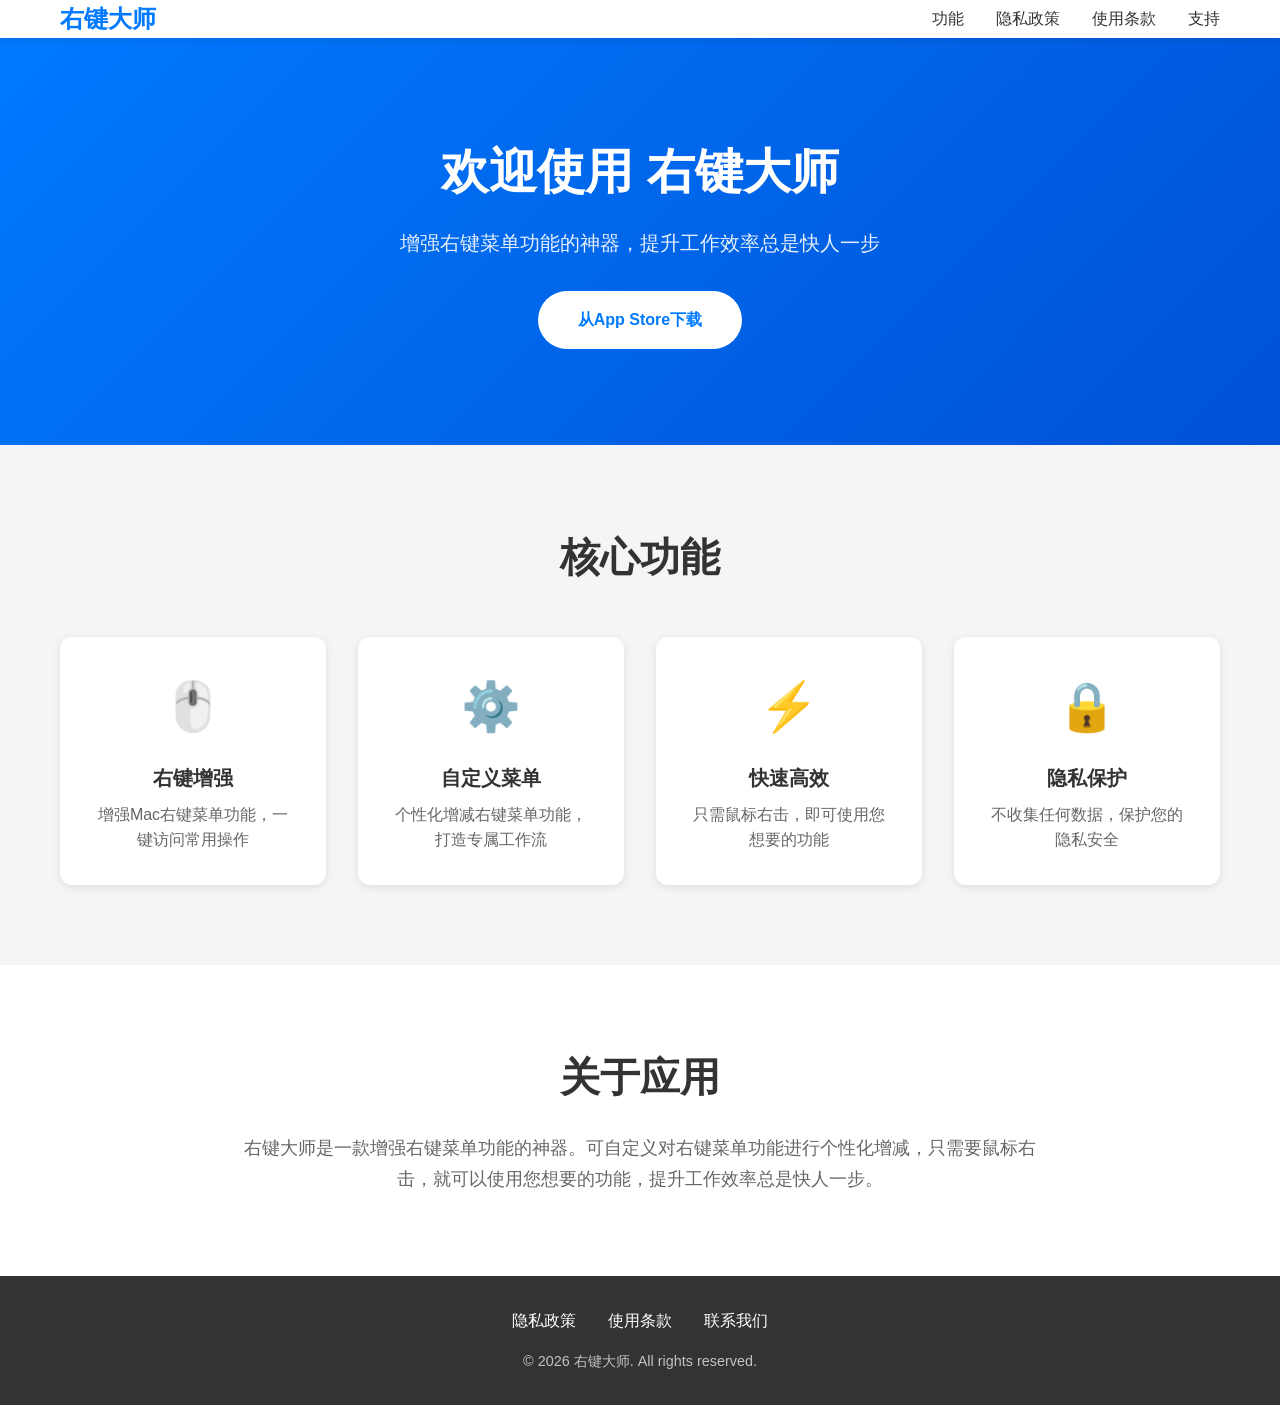
==== index.html @ 4e54b92d "根据App Store信息更新网站内容 - 更新App名称为'右键大师' - 更新首页描述和功能介绍 - 更新开发者信息为'慧 高' - 更新隐私政策和使用条款中的App名称 - 添加App Stor" ====
<!DOCTYPE html>
<html lang="zh-CN">
<head>
    <meta charset="UTF-8">
    <meta name="viewport" content="width=device-width, initial-scale=1.0">
    <title>右键大师 - 增强Mac右键菜单功能</title>
    <link rel="stylesheet" href="style.css">
</head>
<body>
    <header>
        <nav class="container">
            <div class="logo">右键大师</div>
            <ul class="nav-links">
                <li><a href="#features">功能</a></li>
                <li><a href="privacy.html">隐私政策</a></li>
                <li><a href="terms.html">使用条款</a></li>
                <li><a href="support.html">支持</a></li>
            </ul>
            <button class="mobile-menu-btn" aria-label="菜单">☰</button>
        </nav>
    </header>

    <main>
        <section class="hero">
            <div class="container">
                <h1>欢迎使用 右键大师</h1>
                <p class="tagline">增强右键菜单功能的神器，提升工作效率总是快人一步</p>
                <a href="https://apps.apple.com/cn/app/%E5%8F%B3%E9%94%AE%E5%A4%A7%E5%B8%88/id6742123561?mt=12" class="cta-button">从App Store下载</a>
            </div>
        </section>

        <section id="features" class="features">
            <div class="container">
                <h2>核心功能</h2>
                <div class="feature-grid">
                    <div class="feature-card">
                        <div class="feature-icon">🖱️</div>
                        <h3>右键增强</h3>
                        <p>增强Mac右键菜单功能，一键访问常用操作</p>
                    </div>
                    <div class="feature-card">
                        <div class="feature-icon">⚙️</div>
                        <h3>自定义菜单</h3>
                        <p>个性化增减右键菜单功能，打造专属工作流</p>
                    </div>
                    <div class="feature-card">
                        <div class="feature-icon">⚡</div>
                        <h3>快速高效</h3>
                        <p>只需鼠标右击，即可使用您想要的功能</p>
                    </div>
                    <div class="feature-card">
                        <div class="feature-icon">🔒</div>
                        <h3>隐私保护</h3>
                        <p>不收集任何数据，保护您的隐私安全</p>
                    </div>
                </div>
            </div>
        </section>

        <section class="about">
            <div class="container">
                <h2>关于应用</h2>
                <p>右键大师是一款增强右键菜单功能的神器。可自定义对右键菜单功能进行个性化增减，只需要鼠标右击，就可以使用您想要的功能，提升工作效率总是快人一步。</p>
            </div>
        </section>
    </main>

    <footer>
        <div class="container">
            <div class="footer-links">
                <a href="privacy.html">隐私政策</a>
                <a href="terms.html">使用条款</a>
                <a href="support.html">联系我们</a>
            </div>
            <p>&copy; 2026 右键大师. All rights reserved.</p>
        </div>
    </footer>

    <script src="script.js"></script>
</body>
</html>
---- style.css ----
/* 基础样式重置 */
* {
    margin: 0;
    padding: 0;
    box-sizing: border-box;
}

:root {
    --primary-color: #007AFF;
    --text-color: #333;
    --text-light: #666;
    --bg-color: #f5f5f7;
    --white: #ffffff;
    --border-color: #e0e0e0;
    --shadow: 0 2px 8px rgba(0, 0, 0, 0.1);
    --transition: all 0.3s ease;
}

body {
    font-family: -apple-system, BlinkMacSystemFont, "Segoe UI", Roboto, "Helvetica Neue", Arial, sans-serif;
    line-height: 1.6;
    color: var(--text-color);
    background-color: var(--white);
}

.container {
    max-width: 1200px;
    margin: 0 auto;
    padding: 0 20px;
}

/* 导航栏 */
header {
    background-color: var(--white);
    box-shadow: var(--shadow);
    position: sticky;
    top: 0;
    z-index: 1000;
}

nav {
    display: flex;
    justify-content: space-between;
    align-items: center;
    padding: 1rem 20px;
}

.logo {
    font-size: 1.5rem;
    font-weight: 700;
    color: var(--primary-color);
}

.nav-links {
    display: flex;
    list-style: none;
    gap: 2rem;
}

.nav-links a {
    text-decoration: none;
    color: var(--text-color);
    font-weight: 500;
    transition: var(--transition);
}

.nav-links a:hover {
    color: var(--primary-color);
}

.mobile-menu-btn {
    display: none;
    background: none;
    border: none;
    font-size: 1.5rem;
    cursor: pointer;
    color: var(--text-color);
}

/* Hero区域 */
.hero {
    background: linear-gradient(135deg, var(--primary-color), #0051D5);
    color: var(--white);
    padding: 6rem 20px;
    text-align: center;
}

.hero h1 {
    font-size: 3rem;
    margin-bottom: 1rem;
    animation: fadeInUp 0.8s ease;
}

.tagline {
    font-size: 1.25rem;
    margin-bottom: 2rem;
    opacity: 0.9;
    animation: fadeInUp 0.8s ease 0.2s backwards;
}

.cta-button {
    display: inline-block;
    background-color: var(--white);
    color: var(--primary-color);
    padding: 1rem 2.5rem;
    border-radius: 50px;
    text-decoration: none;
    font-weight: 600;
    transition: var(--transition);
    animation: fadeInUp 0.8s ease 0.4s backwards;
}

.cta-button:hover {
    transform: translateY(-2px);
    box-shadow: 0 4px 12px rgba(0, 0, 0, 0.2);
}

/* 功能区域 */
.features {
    padding: 5rem 20px;
    background-color: var(--bg-color);
}

.features h2 {
    text-align: center;
    font-size: 2.5rem;
    margin-bottom: 3rem;
}

.feature-grid {
    display: grid;
    grid-template-columns: repeat(auto-fit, minmax(250px, 1fr));
    gap: 2rem;
}

.feature-card {
    background-color: var(--white);
    padding: 2rem;
    border-radius: 12px;
    text-align: center;
    transition: var(--transition);
    box-shadow: var(--shadow);
}

.feature-card:hover {
    transform: translateY(-5px);
    box-shadow: 0 8px 16px rgba(0, 0, 0, 0.15);
}

.feature-icon {
    font-size: 3rem;
    margin-bottom: 1rem;
}

.feature-card h3 {
    font-size: 1.25rem;
    margin-bottom: 0.5rem;
}

.feature-card p {
    color: var(--text-light);
}

/* 关于区域 */
.about {
    padding: 5rem 20px;
    text-align: center;
}

.about h2 {
    font-size: 2.5rem;
    margin-bottom: 1.5rem;
}

.about p {
    max-width: 800px;
    margin: 0 auto;
    font-size: 1.1rem;
    color: var(--text-light);
    line-height: 1.8;
}

/* 法律内容页面 */
.legal-content {
    padding: 4rem 20px;
    min-height: calc(100vh - 200px);
}

.legal-content h1 {
    font-size: 2.5rem;
    margin-bottom: 1rem;
}

.last-updated {
    color: var(--text-light);
    margin-bottom: 2rem;
}

.legal-content section {
    margin-bottom: 2rem;
}

.legal-content h2 {
    font-size: 1.5rem;
    margin-bottom: 1rem;
    color: var(--text-color);
}

.legal-content ul {
    margin-left: 2rem;
    margin-top: 0.5rem;
    margin-bottom: 1rem;
}

.legal-content li {
    margin-bottom: 0.5rem;
}

.legal-content a {
    color: var(--primary-color);
    text-decoration: none;
}

.legal-content a:hover {
    text-decoration: underline;
}

/* 支持页面 */
.support-page {
    padding: 4rem 20px;
}

.support-page h1 {
    font-size: 2.5rem;
    text-align: center;
    margin-bottom: 0.5rem;
}

.intro {
    text-align: center;
    color: var(--text-light);
    margin-bottom: 3rem;
}

.support-grid {
    display: grid;
    grid-template-columns: repeat(auto-fit, minmax(280px, 1fr));
    gap: 2rem;
    margin-bottom: 4rem;
}

.support-card {
    background-color: var(--bg-color);
    padding: 2rem;
    border-radius: 12px;
    text-align: center;
    transition: var(--transition);
}

.support-card:hover {
    transform: translateY(-5px);
    box-shadow: var(--shadow);
}

.support-icon {
    font-size: 3rem;
    margin-bottom: 1rem;
}

.support-card h3 {
    margin-bottom: 0.5rem;
}

.support-link {
    display: inline-block;
    color: var(--primary-color);
    text-decoration: none;
    font-weight: 600;
    margin: 0.5rem 0;
    transition: var(--transition);
}

.support-link:hover {
    text-decoration: underline;
}

.response-time {
    font-size: 0.9rem;
    color: var(--text-light);
    margin-top: 0.5rem;
}

/* FAQ */
.faq-section {
    margin-bottom: 4rem;
}

.faq-section h2 {
    font-size: 2rem;
    margin-bottom: 2rem;
}

.faq-item {
    background-color: var(--bg-color);
    padding: 1.5rem;
    border-radius: 8px;
    margin-bottom: 1rem;
}

.faq-item h3 {
    font-size: 1.1rem;
    margin-bottom: 0.5rem;
    color: var(--text-color);
}

.faq-item p {
    color: var(--text-light);
}

/* 开发者信息 */
.developer-info {
    background-color: var(--bg-color);
    padding: 2rem;
    border-radius: 12px;
}

.developer-info h2 {
    font-size: 1.5rem;
    margin-bottom: 1.5rem;
}

.info-grid {
    display: grid;
    gap: 1rem;
}

.info-item {
    display: flex;
    gap: 0.5rem;
}

.info-item strong {
    min-width: 100px;
}

/* 页脚 */
footer {
    background-color: var(--text-color);
    color: var(--white);
    padding: 2rem 20px;
    text-align: center;
}

.footer-links {
    display: flex;
    justify-content: center;
    gap: 2rem;
    margin-bottom: 1rem;
}

.footer-links a {
    color: var(--white);
    text-decoration: none;
    transition: var(--transition);
}

.footer-links a:hover {
    opacity: 0.8;
}

footer p {
    opacity: 0.7;
    font-size: 0.9rem;
}

/* 动画 */
@keyframes fadeInUp {
    from {
        opacity: 0;
        transform: translateY(20px);
    }
    to {
        opacity: 1;
        transform: translateY(0);
    }
}

/* 响应式设计 */
@media (max-width: 768px) {
    .nav-links {
        display: none;
        position: absolute;
        top: 100%;
        left: 0;
        right: 0;
        background-color: var(--white);
        flex-direction: column;
        padding: 1rem;
        gap: 1rem;
        box-shadow: var(--shadow);
    }

    .nav-links.active {
        display: flex;
    }

    .mobile-menu-btn {
        display: block;
    }

    .hero h1 {
        font-size: 2rem;
    }

    .tagline {
        font-size: 1rem;
    }

    .features h2,
    .about h2,
    .support-page h1 {
        font-size: 2rem;
    }

    .legal-content h1 {
        font-size: 2rem;
    }

    .footer-links {
        flex-direction: column;
        gap: 1rem;
    }
}

@media (max-width: 480px) {
    .hero {
        padding: 4rem 20px;
    }

    .hero h1 {
        font-size: 1.75rem;
    }

    .cta-button {
        padding: 0.875rem 2rem;
    }
}
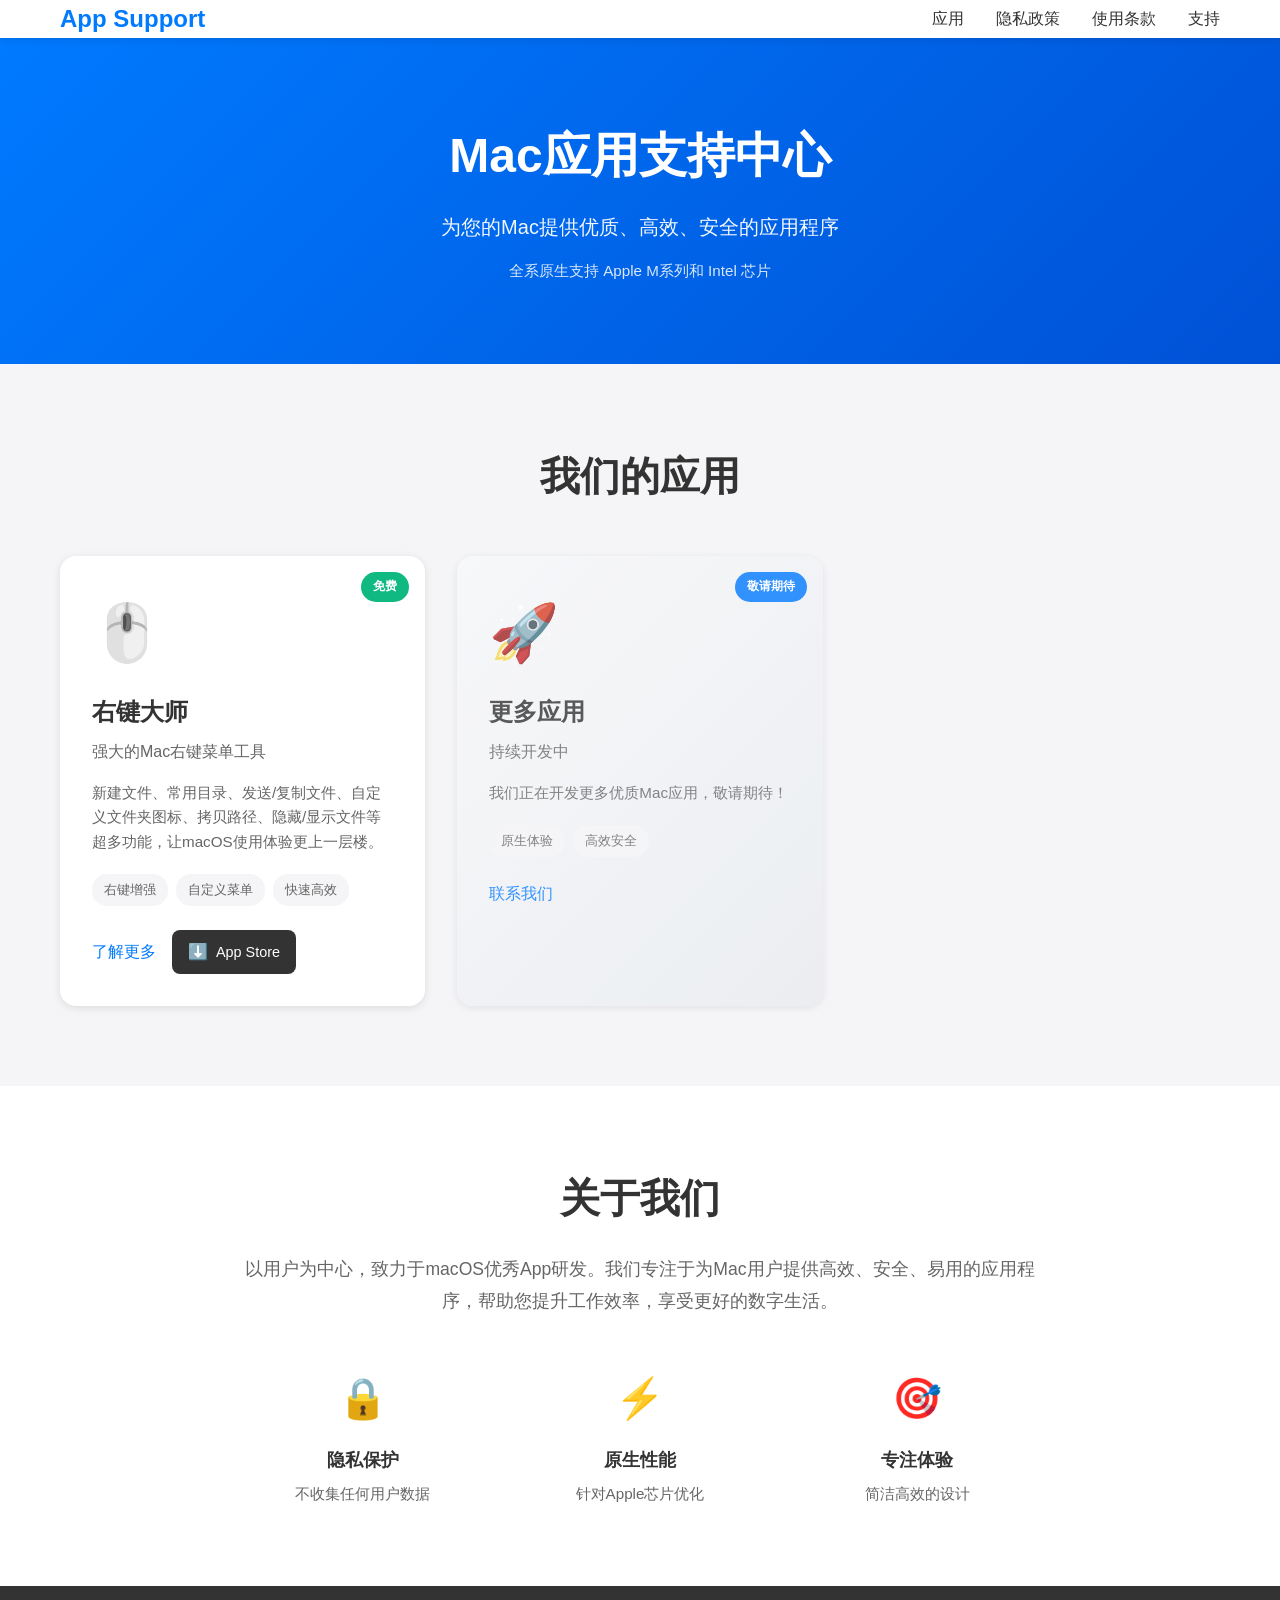
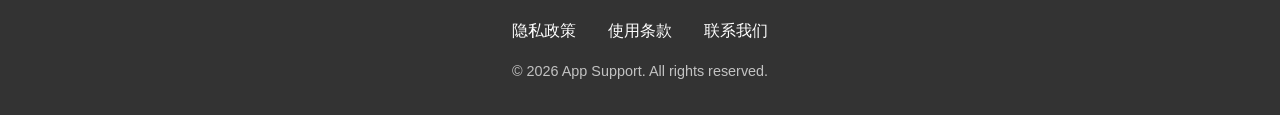
==== commit bad9dc0b: "重构网站：参考Better365设计，改为多应用支持架构 主要更改： - 网站标题从"右键大师"改为"App Support" - 首页重新设计为多应用展示页面 - 新增apps目录，右键大师作为独立" ====
--- a/index.html
+++ b/index.html
@@ -3,15 +3,15 @@
 <head>
     <meta charset="UTF-8">
     <meta name="viewport" content="width=device-width, initial-scale=1.0">
-    <title>右键大师 - 增强Mac右键菜单功能</title>
+    <title>App Support - Mac应用支持中心</title>
     <link rel="stylesheet" href="style.css">
 </head>
 <body>
     <header>
         <nav class="container">
-            <div class="logo">右键大师</div>
+            <div class="logo">App Support</div>
             <ul class="nav-links">
-                <li><a href="#features">功能</a></li>
+                <li><a href="#apps">应用</a></li>
                 <li><a href="privacy.html">隐私政策</a></li>
                 <li><a href="terms.html">使用条款</a></li>
                 <li><a href="support.html">支持</a></li>
@@ -23,35 +23,50 @@
     <main>
         <section class="hero">
             <div class="container">
-                <h1>欢迎使用 右键大师</h1>
-                <p class="tagline">增强右键菜单功能的神器，提升工作效率总是快人一步</p>
-                <a href="https://apps.apple.com/cn/app/%E5%8F%B3%E9%94%AE%E5%A4%A7%E5%B8%88/id6742123561?mt=12" class="cta-button">从App Store下载</a>
+                <h1>Mac应用支持中心</h1>
+                <p class="tagline">为您的Mac提供优质、高效、安全的应用程序</p>
+                <p class="chip-support">全系原生支持 Apple M系列和 Intel 芯片</p>
             </div>
         </section>
 
-        <section id="features" class="features">
+        <section id="apps" class="apps-section">
             <div class="container">
-                <h2>核心功能</h2>
-                <div class="feature-grid">
-                    <div class="feature-card">
-                        <div class="feature-icon">🖱️</div>
-                        <h3>右键增强</h3>
-                        <p>增强Mac右键菜单功能，一键访问常用操作</p>
+                <h2>我们的应用</h2>
+                <div class="apps-grid">
+                    <!-- 右键大师 -->
+                    <div class="app-card">
+                        <div class="app-badge free">免费</div>
+                        <div class="app-icon">🖱️</div>
+                        <h3>右键大师</h3>
+                        <p class="app-tagline">强大的Mac右键菜单工具</p>
+                        <p class="app-desc">新建文件、常用目录、发送/复制文件、自定义文件夹图标、拷贝路径、隐藏/显示文件等超多功能，让macOS使用体验更上一层楼。</p>
+                        <div class="app-features">
+                            <span class="feature-tag">右键增强</span>
+                            <span class="feature-tag">自定义菜单</span>
+                            <span class="feature-tag">快速高效</span>
+                        </div>
+                        <div class="app-actions">
+                            <a href="apps/rightclick-master.html" class="app-link">了解更多</a>
+                            <a href="https://apps.apple.com/cn/app/id6742123561?mt=12" class="download-btn" target="_blank">
+                                <span class="download-icon">⬇️</span> App Store
+                            </a>
+                        </div>
                     </div>
-                    <div class="feature-card">
-                        <div class="feature-icon">⚙️</div>
-                        <h3>自定义菜单</h3>
-                        <p>个性化增减右键菜单功能，打造专属工作流</p>
-                    </div>
-                    <div class="feature-card">
-                        <div class="feature-icon">⚡</div>
-                        <h3>快速高效</h3>
-                        <p>只需鼠标右击，即可使用您想要的功能</p>
-                    </div>
-                    <div class="feature-card">
-                        <div class="feature-icon">🔒</div>
-                        <h3>隐私保护</h3>
-                        <p>不收集任何数据，保护您的隐私安全</p>
+
+                    <!-- 更多应用占位 -->
+                    <div class="app-card coming-soon">
+                        <div class="app-badge new">敬请期待</div>
+                        <div class="app-icon">🚀</div>
+                        <h3>更多应用</h3>
+                        <p class="app-tagline">持续开发中</p>
+                        <p class="app-desc">我们正在开发更多优质Mac应用，敬请期待！</p>
+                        <div class="app-features">
+                            <span class="feature-tag">原生体验</span>
+                            <span class="feature-tag">高效安全</span>
+                        </div>
+                        <div class="app-actions">
+                            <a href="support.html" class="app-link">联系我们</a>
+                        </div>
                     </div>
                 </div>
             </div>
@@ -59,8 +74,25 @@
 
         <section class="about">
             <div class="container">
-                <h2>关于应用</h2>
-                <p>右键大师是一款增强右键菜单功能的神器。可自定义对右键菜单功能进行个性化增减，只需要鼠标右击，就可以使用您想要的功能，提升工作效率总是快人一步。</p>
+                <h2>关于我们</h2>
+                <p>以用户为中心，致力于macOS优秀App研发。我们专注于为Mac用户提供高效、安全、易用的应用程序，帮助您提升工作效率，享受更好的数字生活。</p>
+                <div class="about-features">
+                    <div class="about-item">
+                        <span class="about-icon">🔒</span>
+                        <h4>隐私保护</h4>
+                        <p>不收集任何用户数据</p>
+                    </div>
+                    <div class="about-item">
+                        <span class="about-icon">⚡</span>
+                        <h4>原生性能</h4>
+                        <p>针对Apple芯片优化</p>
+                    </div>
+                    <div class="about-item">
+                        <span class="about-icon">🎯</span>
+                        <h4>专注体验</h4>
+                        <p>简洁高效的设计</p>
+                    </div>
+                </div>
             </div>
         </section>
     </main>
@@ -72,7 +104,7 @@
                 <a href="terms.html">使用条款</a>
                 <a href="support.html">联系我们</a>
             </div>
-            <p>&copy; 2026 右键大师. All rights reserved.</p>
+            <p>&copy; 2026 App Support. All rights reserved.</p>
         </div>
     </footer>
 
--- a/style.css
+++ b/style.css
@@ -7,13 +7,17 @@
 
 :root {
     --primary-color: #007AFF;
+    --primary-dark: #0051D5;
     --text-color: #333;
     --text-light: #666;
     --bg-color: #f5f5f7;
     --white: #ffffff;
     --border-color: #e0e0e0;
     --shadow: 0 2px 8px rgba(0, 0, 0, 0.1);
+    --shadow-hover: 0 8px 24px rgba(0, 0, 0, 0.15);
     --transition: all 0.3s ease;
+    --gradient-primary: linear-gradient(135deg, #667eea 0%, #764ba2 100%);
+    --gradient-blue: linear-gradient(135deg, var(--primary-color), var(--primary-dark));
 }
 
 body {
@@ -51,6 +55,11 @@
     color: var(--primary-color);
 }
 
+.logo a {
+    text-decoration: none;
+    color: var(--primary-color);
+}
+
 .nav-links {
     display: flex;
     list-style: none;
@@ -79,9 +88,9 @@
 
 /* Hero区域 */
 .hero {
-    background: linear-gradient(135deg, var(--primary-color), #0051D5);
+    background: var(--gradient-blue);
     color: var(--white);
-    padding: 6rem 20px;
+    padding: 5rem 20px;
     text-align: center;
 }
 
@@ -93,9 +102,15 @@
 
 .tagline {
     font-size: 1.25rem;
-    margin-bottom: 2rem;
-    opacity: 0.9;
+    margin-bottom: 1rem;
+    opacity: 0.95;
     animation: fadeInUp 0.8s ease 0.2s backwards;
+}
+
+.chip-support {
+    font-size: 0.95rem;
+    opacity: 0.85;
+    animation: fadeInUp 0.8s ease 0.3s backwards;
 }
 
 .cta-button {
@@ -108,11 +123,229 @@
     font-weight: 600;
     transition: var(--transition);
     animation: fadeInUp 0.8s ease 0.4s backwards;
+    margin-top: 1rem;
 }
 
 .cta-button:hover {
     transform: translateY(-2px);
     box-shadow: 0 4px 12px rgba(0, 0, 0, 0.2);
+}
+
+/* 应用展示区域 */
+.apps-section {
+    padding: 5rem 20px;
+    background-color: var(--bg-color);
+}
+
+.apps-section h2 {
+    text-align: center;
+    font-size: 2.5rem;
+    margin-bottom: 3rem;
+}
+
+.apps-grid {
+    display: grid;
+    grid-template-columns: repeat(auto-fill, minmax(320px, 1fr));
+    gap: 2rem;
+}
+
+.app-card {
+    background-color: var(--white);
+    border-radius: 16px;
+    padding: 2rem;
+    position: relative;
+    transition: var(--transition);
+    box-shadow: var(--shadow);
+}
+
+.app-card:hover {
+    transform: translateY(-8px);
+    box-shadow: var(--shadow-hover);
+}
+
+.app-card.coming-soon {
+    opacity: 0.8;
+    background: linear-gradient(135deg, #f8f9fa 0%, #e9ecef 100%);
+}
+
+.app-badge {
+    position: absolute;
+    top: 1rem;
+    right: 1rem;
+    padding: 0.35rem 0.75rem;
+    border-radius: 20px;
+    font-size: 0.75rem;
+    font-weight: 600;
+}
+
+.app-badge.free {
+    background-color: #10b981;
+    color: white;
+}
+
+.app-badge.new {
+    background-color: var(--primary-color);
+    color: white;
+}
+
+.app-icon {
+    font-size: 3.5rem;
+    margin-bottom: 1rem;
+}
+
+.app-card h3 {
+    font-size: 1.5rem;
+    margin-bottom: 0.5rem;
+    color: var(--text-color);
+}
+
+.app-tagline {
+    font-size: 1rem;
+    color: var(--text-light);
+    margin-bottom: 1rem;
+    font-weight: 500;
+}
+
+.app-desc {
+    font-size: 0.95rem;
+    color: var(--text-light);
+    line-height: 1.6;
+    margin-bottom: 1.25rem;
+}
+
+.app-features {
+    display: flex;
+    flex-wrap: wrap;
+    gap: 0.5rem;
+    margin-bottom: 1.5rem;
+}
+
+.feature-tag {
+    background-color: var(--bg-color);
+    color: var(--text-light);
+    padding: 0.35rem 0.75rem;
+    border-radius: 15px;
+    font-size: 0.8rem;
+}
+
+.app-actions {
+    display: flex;
+    align-items: center;
+    gap: 1rem;
+    margin-top: auto;
+}
+
+.app-link {
+    color: var(--primary-color);
+    text-decoration: none;
+    font-weight: 500;
+    transition: var(--transition);
+}
+
+.app-link:hover {
+    text-decoration: underline;
+}
+
+.download-btn {
+    display: inline-flex;
+    align-items: center;
+    gap: 0.5rem;
+    background-color: var(--text-color);
+    color: var(--white);
+    padding: 0.6rem 1rem;
+    border-radius: 8px;
+    text-decoration: none;
+    font-weight: 500;
+    font-size: 0.9rem;
+    transition: var(--transition);
+}
+
+.download-btn:hover {
+    background-color: #000;
+    transform: translateY(-2px);
+}
+
+.download-icon {
+    font-size: 1rem;
+}
+
+/* 关于区域 */
+.about {
+    padding: 5rem 20px;
+    text-align: center;
+}
+
+.about h2 {
+    font-size: 2.5rem;
+    margin-bottom: 1.5rem;
+}
+
+.about > .container > p {
+    max-width: 800px;
+    margin: 0 auto 3rem;
+    font-size: 1.1rem;
+    color: var(--text-light);
+    line-height: 1.8;
+}
+
+.about-features {
+    display: grid;
+    grid-template-columns: repeat(auto-fit, minmax(200px, 1fr));
+    gap: 2rem;
+    max-width: 800px;
+    margin: 0 auto;
+}
+
+.about-item {
+    text-align: center;
+}
+
+.about-icon {
+    font-size: 2.5rem;
+    display: block;
+    margin-bottom: 1rem;
+}
+
+.about-item h4 {
+    font-size: 1.1rem;
+    margin-bottom: 0.5rem;
+}
+
+.about-item p {
+    color: var(--text-light);
+    font-size: 0.95rem;
+}
+
+/* 应用详情页 */
+.app-hero {
+    background: var(--gradient-blue);
+    color: var(--white);
+    padding: 4rem 20px;
+}
+
+.app-hero-content {
+    text-align: center;
+}
+
+.app-hero h1 {
+    font-size: 3rem;
+    margin-bottom: 1rem;
+}
+
+.app-hero .app-tagline {
+    font-size: 1.25rem;
+    color: rgba(255,255,255,0.95);
+    margin-bottom: 0.5rem;
+}
+
+.app-hero .chip-support {
+    font-size: 0.9rem;
+    opacity: 0.85;
+    margin-bottom: 2rem;
+}
+
+.app-hero-actions {
+    margin-top: 1.5rem;
 }
 
 /* 功能区域 */
@@ -144,7 +377,7 @@
 
 .feature-card:hover {
     transform: translateY(-5px);
-    box-shadow: 0 8px 16px rgba(0, 0, 0, 0.15);
+    box-shadow: var(--shadow-hover);
 }
 
 .feature-icon {
@@ -161,23 +394,64 @@
     color: var(--text-light);
 }
 
-/* 关于区域 */
-.about {
+/* 应用关于区域 */
+.app-about {
     padding: 5rem 20px;
     text-align: center;
 }
 
-.about h2 {
+.app-about h2 {
     font-size: 2.5rem;
     margin-bottom: 1.5rem;
 }
 
-.about p {
+.app-about > .container > p {
     max-width: 800px;
+    margin: 0 auto 2rem;
+    font-size: 1.1rem;
+    color: var(--text-light);
+    line-height: 1.8;
+}
+
+.highlight-box {
+    background-color: var(--bg-color);
+    padding: 2rem;
+    border-radius: 12px;
+    max-width: 600px;
     margin: 0 auto;
-    font-size: 1.1rem;
-    color: var(--text-light);
-    line-height: 1.8;
+    text-align: left;
+}
+
+.highlight-box h3 {
+    font-size: 1.25rem;
+    margin-bottom: 1rem;
+    text-align: center;
+}
+
+.highlight-box ul {
+    list-style: none;
+}
+
+.highlight-box li {
+    padding: 0.5rem 0;
+    color: var(--text-color);
+}
+
+/* 下载区域 */
+.download-section {
+    padding: 4rem 20px;
+    background-color: var(--bg-color);
+    text-align: center;
+}
+
+.download-section h2 {
+    font-size: 2rem;
+    margin-bottom: 1rem;
+}
+
+.download-section p {
+    color: var(--text-light);
+    margin-bottom: 1.5rem;
 }
 
 /* 法律内容页面 */
@@ -408,16 +682,20 @@
         display: block;
     }
 
-    .hero h1 {
+    .hero h1,
+    .app-hero h1 {
         font-size: 2rem;
     }
 
-    .tagline {
+    .tagline,
+    .app-hero .app-tagline {
         font-size: 1rem;
     }
 
+    .apps-section h2,
     .features h2,
     .about h2,
+    .app-about h2,
     .support-page h1 {
         font-size: 2rem;
     }
@@ -430,18 +708,37 @@
         flex-direction: column;
         gap: 1rem;
     }
+
+    .apps-grid {
+        grid-template-columns: 1fr;
+    }
+
+    .app-actions {
+        flex-direction: column;
+        align-items: stretch;
+    }
+
+    .download-btn {
+        justify-content: center;
+    }
 }
 
 @media (max-width: 480px) {
-    .hero {
-        padding: 4rem 20px;
-    }
-
-    .hero h1 {
+    .hero,
+    .app-hero {
+        padding: 3rem 20px;
+    }
+
+    .hero h1,
+    .app-hero h1 {
         font-size: 1.75rem;
     }
 
     .cta-button {
         padding: 0.875rem 2rem;
     }
-}
+
+    .app-card {
+        padding: 1.5rem;
+    }
+}
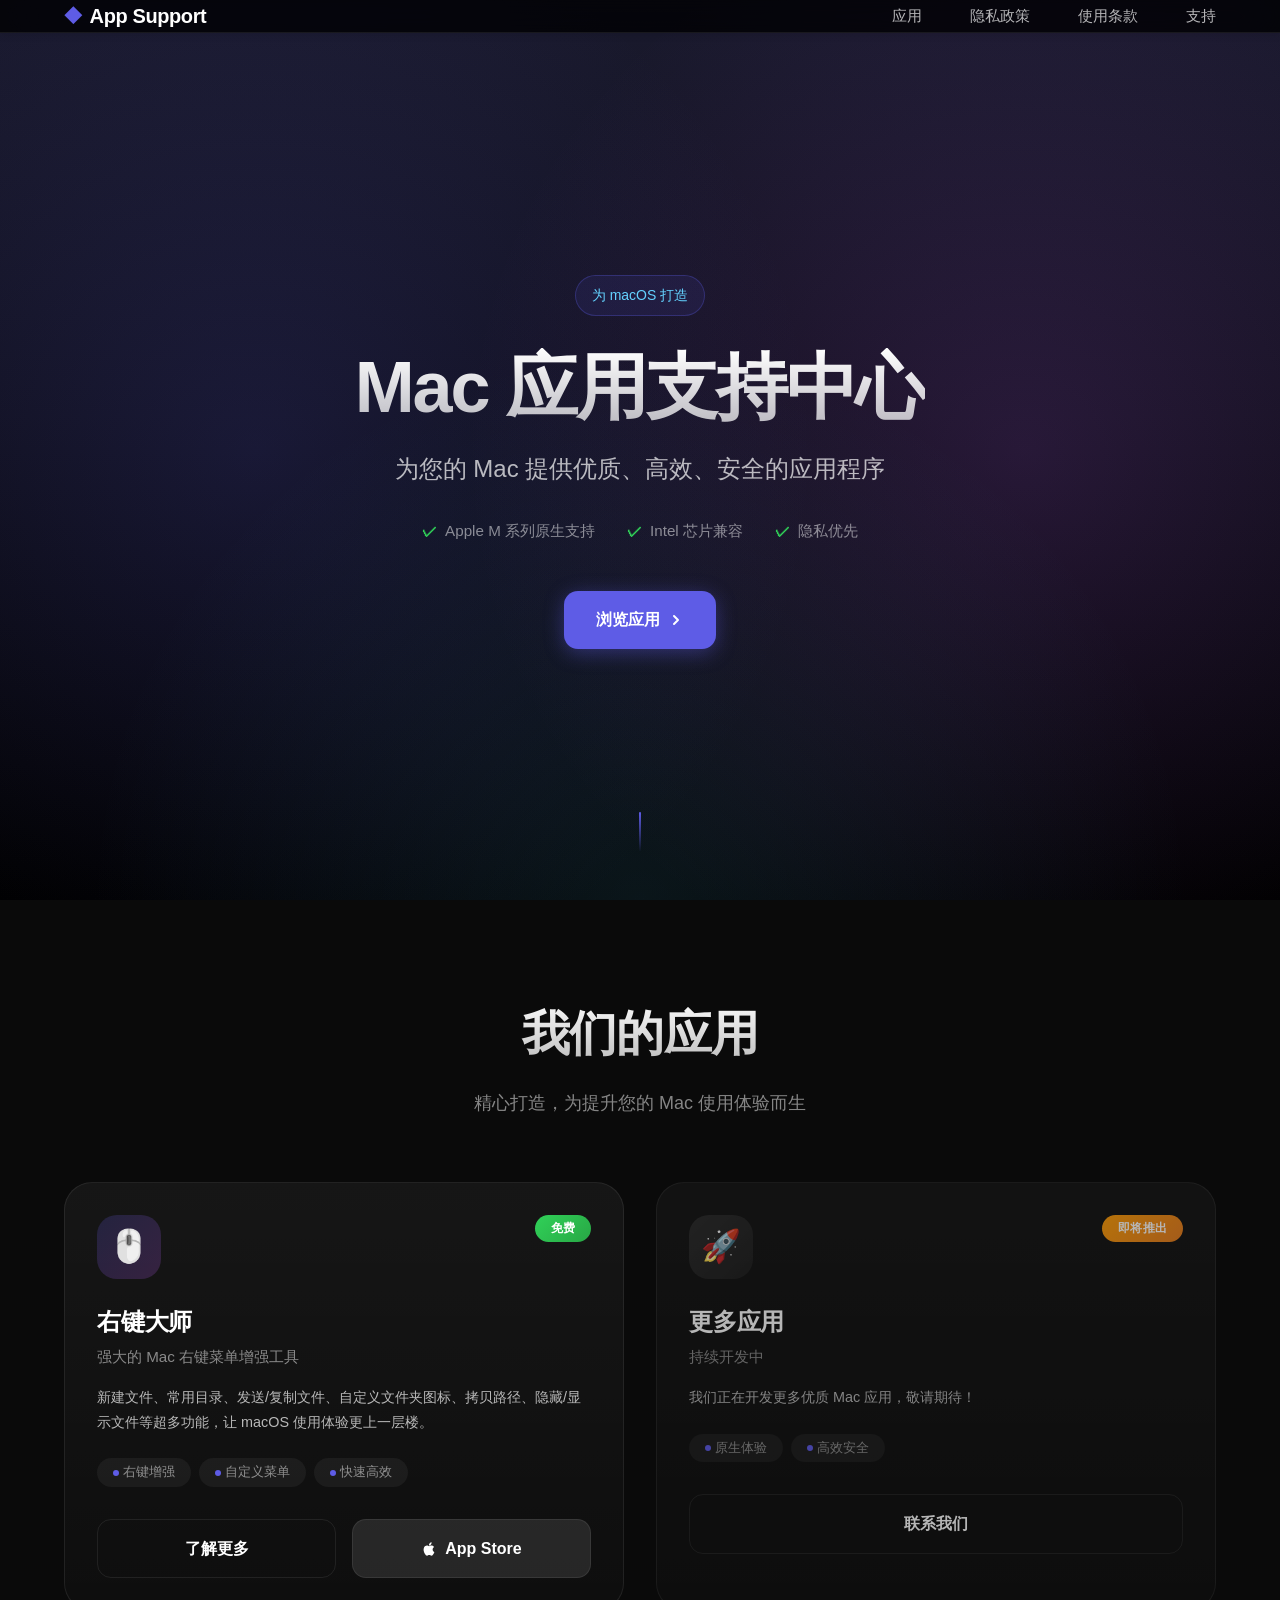
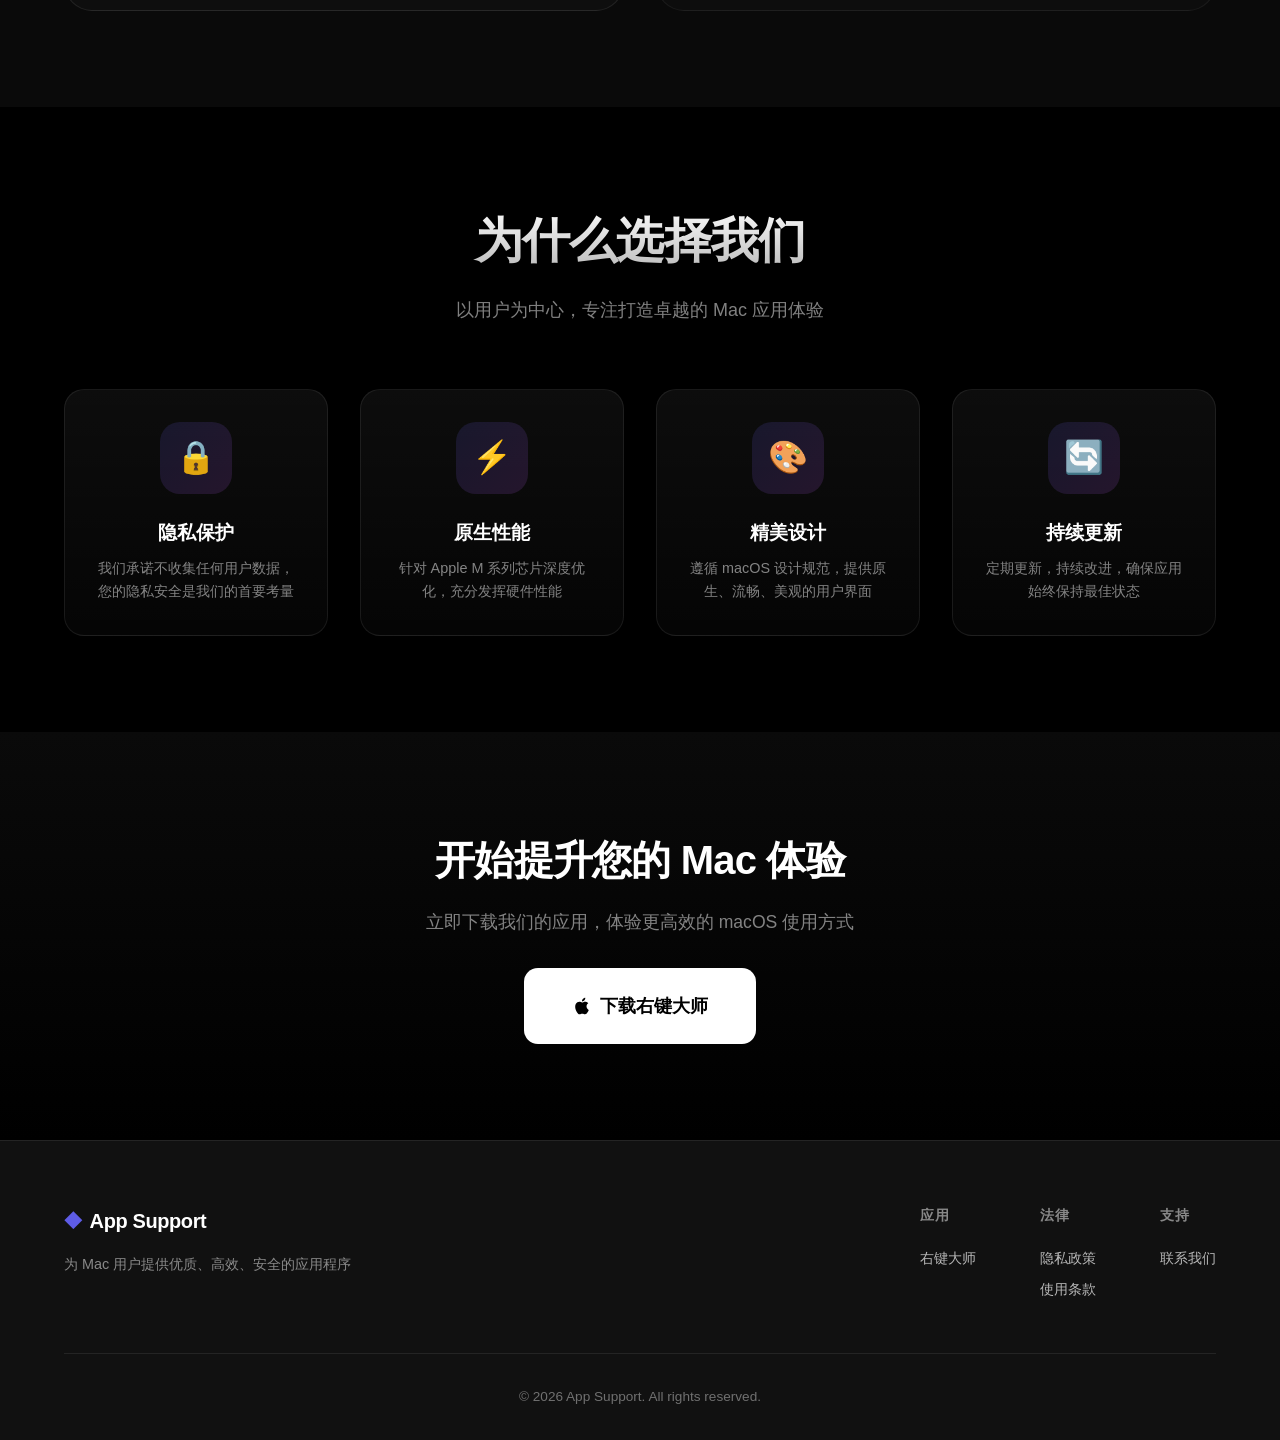
==== commit 1163ed14: "全面美化网站 - 现代暗色主题设计" ====
--- a/index.html
+++ b/index.html
@@ -5,93 +5,204 @@
     <meta name="viewport" content="width=device-width, initial-scale=1.0">
     <title>App Support - Mac应用支持中心</title>
     <link rel="stylesheet" href="style.css">
+    <link rel="preconnect" href="https://fonts.googleapis.com">
+    <link rel="preconnect" href="https://fonts.gstatic.com" crossorigin>
 </head>
 <body>
     <header>
         <nav class="container">
-            <div class="logo">App Support</div>
+            <div class="logo">
+                <span class="logo-icon">◆</span>
+                <span>App Support</span>
+            </div>
             <ul class="nav-links">
                 <li><a href="#apps">应用</a></li>
                 <li><a href="privacy.html">隐私政策</a></li>
                 <li><a href="terms.html">使用条款</a></li>
                 <li><a href="support.html">支持</a></li>
             </ul>
-            <button class="mobile-menu-btn" aria-label="菜单">☰</button>
+            <button class="mobile-menu-btn" aria-label="菜单">
+                <span></span>
+                <span></span>
+                <span></span>
+            </button>
         </nav>
     </header>
 
     <main>
+        <!-- Hero Section -->
         <section class="hero">
-            <div class="container">
-                <h1>Mac应用支持中心</h1>
-                <p class="tagline">为您的Mac提供优质、高效、安全的应用程序</p>
-                <p class="chip-support">全系原生支持 Apple M系列和 Intel 芯片</p>
-            </div>
-        </section>
-
+            <div class="hero-bg">
+                <div class="hero-glow hero-glow-1"></div>
+                <div class="hero-glow hero-glow-2"></div>
+                <div class="hero-glow hero-glow-3"></div>
+            </div>
+            <div class="container hero-content">
+                <div class="hero-badge">为 macOS 打造</div>
+                <h1>Mac 应用支持中心</h1>
+                <p class="hero-subtitle">为您的 Mac 提供优质、高效、安全的应用程序</p>
+                <div class="hero-features">
+                    <div class="hero-feature">
+                        <span class="hero-feature-icon">✓</span>
+                        <span>Apple M 系列原生支持</span>
+                    </div>
+                    <div class="hero-feature">
+                        <span class="hero-feature-icon">✓</span>
+                        <span>Intel 芯片兼容</span>
+                    </div>
+                    <div class="hero-feature">
+                        <span class="hero-feature-icon">✓</span>
+                        <span>隐私优先</span>
+                    </div>
+                </div>
+                <div class="hero-actions">
+                    <a href="#apps" class="btn btn-primary">
+                        <span>浏览应用</span>
+                        <svg width="16" height="16" viewBox="0 0 16 16" fill="none">
+                            <path d="M6 12L10 8L6 4" stroke="currentColor" stroke-width="2" stroke-linecap="round" stroke-linejoin="round"/>
+                        </svg>
+                    </a>
+                </div>
+            </div>
+            <div class="hero-scroll-indicator">
+                <div class="scroll-line"></div>
+            </div>
+        </section>
+
+        <!-- Apps Section -->
         <section id="apps" class="apps-section">
             <div class="container">
-                <h2>我们的应用</h2>
+                <div class="section-header">
+                    <h2 class="section-title">我们的应用</h2>
+                    <p class="section-subtitle">精心打造，为提升您的 Mac 使用体验而生</p>
+                </div>
                 <div class="apps-grid">
                     <!-- 右键大师 -->
                     <div class="app-card">
-                        <div class="app-badge free">免费</div>
-                        <div class="app-icon">🖱️</div>
-                        <h3>右键大师</h3>
-                        <p class="app-tagline">强大的Mac右键菜单工具</p>
-                        <p class="app-desc">新建文件、常用目录、发送/复制文件、自定义文件夹图标、拷贝路径、隐藏/显示文件等超多功能，让macOS使用体验更上一层楼。</p>
-                        <div class="app-features">
-                            <span class="feature-tag">右键增强</span>
-                            <span class="feature-tag">自定义菜单</span>
-                            <span class="feature-tag">快速高效</span>
-                        </div>
-                        <div class="app-actions">
-                            <a href="apps/rightclick-master.html" class="app-link">了解更多</a>
-                            <a href="https://apps.apple.com/cn/app/id6742123561?mt=12" class="download-btn" target="_blank">
-                                <span class="download-icon">⬇️</span> App Store
-                            </a>
+                        <div class="app-card-glow"></div>
+                        <div class="app-card-content">
+                            <div class="app-header">
+                                <div class="app-icon-wrapper">
+                                    <span class="app-icon">🖱️</span>
+                                </div>
+                                <div class="app-badge free">免费</div>
+                            </div>
+                            <h3 class="app-name">右键大师</h3>
+                            <p class="app-tagline">强大的 Mac 右键菜单增强工具</p>
+                            <p class="app-desc">新建文件、常用目录、发送/复制文件、自定义文件夹图标、拷贝路径、隐藏/显示文件等超多功能，让 macOS 使用体验更上一层楼。</p>
+                            <div class="app-features">
+                                <span class="feature-tag">
+                                    <span class="feature-dot"></span>
+                                    右键增强
+                                </span>
+                                <span class="feature-tag">
+                                    <span class="feature-dot"></span>
+                                    自定义菜单
+                                </span>
+                                <span class="feature-tag">
+                                    <span class="feature-dot"></span>
+                                    快速高效
+                                </span>
+                            </div>
+                            <div class="app-actions">
+                                <a href="apps/rightclick-master.html" class="btn btn-secondary">
+                                    了解更多
+                                </a>
+                                <a href="https://apps.apple.com/cn/app/id6742123561?mt=12" class="btn btn-dark" target="_blank">
+                                    <svg width="16" height="16" viewBox="0 0 24 24" fill="currentColor">
+                                        <path d="M18.71 19.5c-.83 1.24-1.71 2.45-3.05 2.47-1.34.03-1.77-.79-3.29-.79-1.53 0-2 .77-3.27.82-1.31.05-2.3-1.32-3.14-2.53C4.25 17 2.94 12.45 4.7 9.39c.87-1.52 2.43-2.48 4.12-2.51 1.28-.02 2.5.87 3.29.87.78 0 2.26-1.07 3.81-.91.65.03 2.47.26 3.64 1.98-.09.06-2.17 1.28-2.15 3.81.03 3.02 2.65 4.03 2.68 4.04-.03.07-.42 1.44-1.38 2.83M13 3.5c.73-.83 1.94-1.46 2.94-1.5.13 1.17-.34 2.35-1.04 3.19-.69.85-1.83 1.51-2.95 1.42-.15-1.15.41-2.35 1.05-3.11z"/>
+                                    </svg>
+                                    App Store
+                                </a>
+                            </div>
                         </div>
                     </div>
 
                     <!-- 更多应用占位 -->
-                    <div class="app-card coming-soon">
-                        <div class="app-badge new">敬请期待</div>
-                        <div class="app-icon">🚀</div>
-                        <h3>更多应用</h3>
-                        <p class="app-tagline">持续开发中</p>
-                        <p class="app-desc">我们正在开发更多优质Mac应用，敬请期待！</p>
-                        <div class="app-features">
-                            <span class="feature-tag">原生体验</span>
-                            <span class="feature-tag">高效安全</span>
-                        </div>
-                        <div class="app-actions">
-                            <a href="support.html" class="app-link">联系我们</a>
-                        </div>
-                    </div>
-                </div>
-            </div>
-        </section>
-
-        <section class="about">
+                    <div class="app-card app-card-placeholder">
+                        <div class="app-card-content">
+                            <div class="app-header">
+                                <div class="app-icon-wrapper app-icon-wrapper-placeholder">
+                                    <span class="app-icon">🚀</span>
+                                </div>
+                                <div class="app-badge new">即将推出</div>
+                            </div>
+                            <h3 class="app-name">更多应用</h3>
+                            <p class="app-tagline">持续开发中</p>
+                            <p class="app-desc">我们正在开发更多优质 Mac 应用，敬请期待！</p>
+                            <div class="app-features">
+                                <span class="feature-tag">
+                                    <span class="feature-dot"></span>
+                                    原生体验
+                                </span>
+                                <span class="feature-tag">
+                                    <span class="feature-dot"></span>
+                                    高效安全
+                                </span>
+                            </div>
+                            <div class="app-actions">
+                                <a href="support.html" class="btn btn-secondary">
+                                    联系我们
+                                </a>
+                            </div>
+                        </div>
+                    </div>
+                </div>
+            </div>
+        </section>
+
+        <!-- Features Section -->
+        <section class="features-section">
             <div class="container">
-                <h2>关于我们</h2>
-                <p>以用户为中心，致力于macOS优秀App研发。我们专注于为Mac用户提供高效、安全、易用的应用程序，帮助您提升工作效率，享受更好的数字生活。</p>
-                <div class="about-features">
-                    <div class="about-item">
-                        <span class="about-icon">🔒</span>
-                        <h4>隐私保护</h4>
-                        <p>不收集任何用户数据</p>
-                    </div>
-                    <div class="about-item">
-                        <span class="about-icon">⚡</span>
-                        <h4>原生性能</h4>
-                        <p>针对Apple芯片优化</p>
-                    </div>
-                    <div class="about-item">
-                        <span class="about-icon">🎯</span>
-                        <h4>专注体验</h4>
-                        <p>简洁高效的设计</p>
-                    </div>
+                <div class="section-header">
+                    <h2 class="section-title">为什么选择我们</h2>
+                    <p class="section-subtitle">以用户为中心，专注打造卓越的 Mac 应用体验</p>
+                </div>
+                <div class="features-grid">
+                    <div class="feature-card">
+                        <div class="feature-icon-bg">
+                            <span class="feature-icon">🔒</span>
+                        </div>
+                        <h3>隐私保护</h3>
+                        <p>我们承诺不收集任何用户数据，您的隐私安全是我们的首要考量</p>
+                    </div>
+                    <div class="feature-card">
+                        <div class="feature-icon-bg">
+                            <span class="feature-icon">⚡</span>
+                        </div>
+                        <h3>原生性能</h3>
+                        <p>针对 Apple M 系列芯片深度优化，充分发挥硬件性能</p>
+                    </div>
+                    <div class="feature-card">
+                        <div class="feature-icon-bg">
+                            <span class="feature-icon">🎨</span>
+                        </div>
+                        <h3>精美设计</h3>
+                        <p>遵循 macOS 设计规范，提供原生、流畅、美观的用户界面</p>
+                    </div>
+                    <div class="feature-card">
+                        <div class="feature-icon-bg">
+                            <span class="feature-icon">🔄</span>
+                        </div>
+                        <h3>持续更新</h3>
+                        <p>定期更新，持续改进，确保应用始终保持最佳状态</p>
+                    </div>
+                </div>
+            </div>
+        </section>
+
+        <!-- CTA Section -->
+        <section class="cta-section">
+            <div class="container">
+                <div class="cta-content">
+                    <h2>开始提升您的 Mac 体验</h2>
+                    <p>立即下载我们的应用，体验更高效的 macOS 使用方式</p>
+                    <a href="https://apps.apple.com/cn/app/id6742123561?mt=12" class="btn btn-white btn-lg" target="_blank">
+                        <svg width="20" height="20" viewBox="0 0 24 24" fill="currentColor">
+                            <path d="M18.71 19.5c-.83 1.24-1.71 2.45-3.05 2.47-1.34.03-1.77-.79-3.29-.79-1.53 0-2 .77-3.27.82-1.31.05-2.3-1.32-3.14-2.53C4.25 17 2.94 12.45 4.7 9.39c.87-1.52 2.43-2.48 4.12-2.51 1.28-.02 2.5.87 3.29.87.78 0 2.26-1.07 3.81-.91.65.03 2.47.26 3.64 1.98-.09.06-2.17 1.28-2.15 3.81.03 3.02 2.65 4.03 2.68 4.04-.03.07-.42 1.44-1.38 2.83M13 3.5c.73-.83 1.94-1.46 2.94-1.5.13 1.17-.34 2.35-1.04 3.19-.69.85-1.83 1.51-2.95 1.42-.15-1.15.41-2.35 1.05-3.11z"/>
+                        </svg>
+                        下载右键大师
+                    </a>
                 </div>
             </div>
         </section>
@@ -99,12 +210,33 @@
 
     <footer>
         <div class="container">
-            <div class="footer-links">
-                <a href="privacy.html">隐私政策</a>
-                <a href="terms.html">使用条款</a>
-                <a href="support.html">联系我们</a>
-            </div>
-            <p>&copy; 2026 App Support. All rights reserved.</p>
+            <div class="footer-content">
+                <div class="footer-brand">
+                    <div class="logo">
+                        <span class="logo-icon">◆</span>
+                        <span>App Support</span>
+                    </div>
+                    <p>为 Mac 用户提供优质、高效、安全的应用程序</p>
+                </div>
+                <div class="footer-links">
+                    <div class="footer-links-group">
+                        <h4>应用</h4>
+                        <a href="apps/rightclick-master.html">右键大师</a>
+                    </div>
+                    <div class="footer-links-group">
+                        <h4>法律</h4>
+                        <a href="privacy.html">隐私政策</a>
+                        <a href="terms.html">使用条款</a>
+                    </div>
+                    <div class="footer-links-group">
+                        <h4>支持</h4>
+                        <a href="support.html">联系我们</a>
+                    </div>
+                </div>
+            </div>
+            <div class="footer-bottom">
+                <p>&copy; 2026 App Support. All rights reserved.</p>
+            </div>
         </div>
     </footer>
 
--- a/style.css
+++ b/style.css
@@ -1,653 +1,704 @@
-/* 基础样式重置 */
-* {
+/* ========================================
+   App Support - 现代化网站样式
+   参考 Linear、Raycast 等现代 SaaS 设计
+   ======================================== */
+
+/* CSS Variables */
+:root {
+    /* Colors - Dark Theme Inspired */
+    --color-bg-primary: #000000;
+    --color-bg-secondary: #0a0a0a;
+    --color-bg-tertiary: #111111;
+    --color-bg-card: #0f0f0f;
+    --color-bg-card-hover: #1a1a1a;
+    
+    /* Text Colors */
+    --color-text-primary: #ffffff;
+    --color-text-secondary: rgba(255, 255, 255, 0.7);
+    --color-text-tertiary: rgba(255, 255, 255, 0.5);
+    --color-text-muted: rgba(255, 255, 255, 0.4);
+    
+    /* Accent Colors */
+    --color-accent-blue: #5e5ce6;
+    --color-accent-purple: #bf5af2;
+    --color-accent-pink: #ff375f;
+    --color-accent-orange: #ff9f0a;
+    --color-accent-green: #30d158;
+    --color-accent-cyan: #64d2ff;
+    
+    /* Gradients */
+    --gradient-hero: linear-gradient(180deg, #1a1a2e 0%, #000000 100%);
+    --gradient-card: linear-gradient(180deg, rgba(255,255,255,0.05) 0%, rgba(255,255,255,0.02) 100%);
+    --gradient-border: linear-gradient(180deg, rgba(255,255,255,0.1) 0%, rgba(255,255,255,0.05) 100%);
+    --gradient-glow-1: radial-gradient(circle at 20% 50%, rgba(94, 92, 230, 0.15) 0%, transparent 50%);
+    --gradient-glow-2: radial-gradient(circle at 80% 50%, rgba(191, 90, 242, 0.15) 0%, transparent 50%);
+    --gradient-glow-3: radial-gradient(circle at 50% 100%, rgba(100, 210, 255, 0.1) 0%, transparent 50%);
+    
+    /* Border */
+    --border-color: rgba(255, 255, 255, 0.08);
+    --border-color-hover: rgba(255, 255, 255, 0.15);
+    
+    /* Shadows */
+    --shadow-sm: 0 2px 8px rgba(0, 0, 0, 0.3);
+    --shadow-md: 0 8px 32px rgba(0, 0, 0, 0.4);
+    --shadow-lg: 0 16px 64px rgba(0, 0, 0, 0.5);
+    --shadow-glow: 0 0 40px rgba(94, 92, 230, 0.3);
+    
+    /* Spacing */
+    --spacing-xs: 4px;
+    --spacing-sm: 8px;
+    --spacing-md: 16px;
+    --spacing-lg: 24px;
+    --spacing-xl: 32px;
+    --spacing-2xl: 48px;
+    --spacing-3xl: 64px;
+    --spacing-4xl: 96px;
+    
+    /* Border Radius */
+    --radius-sm: 6px;
+    --radius-md: 10px;
+    --radius-lg: 14px;
+    --radius-xl: 20px;
+    --radius-2xl: 28px;
+    --radius-full: 9999px;
+    
+    /* Transitions */
+    --transition-fast: 0.15s cubic-bezier(0.4, 0, 0.2, 1);
+    --transition-normal: 0.25s cubic-bezier(0.4, 0, 0.2, 1);
+    --transition-slow: 0.4s cubic-bezier(0.4, 0, 0.2, 1);
+}
+
+/* Reset */
+*, *::before, *::after {
     margin: 0;
     padding: 0;
     box-sizing: border-box;
 }
 
-:root {
-    --primary-color: #007AFF;
-    --primary-dark: #0051D5;
-    --text-color: #333;
-    --text-light: #666;
-    --bg-color: #f5f5f7;
-    --white: #ffffff;
-    --border-color: #e0e0e0;
-    --shadow: 0 2px 8px rgba(0, 0, 0, 0.1);
-    --shadow-hover: 0 8px 24px rgba(0, 0, 0, 0.15);
-    --transition: all 0.3s ease;
-    --gradient-primary: linear-gradient(135deg, #667eea 0%, #764ba2 100%);
-    --gradient-blue: linear-gradient(135deg, var(--primary-color), var(--primary-dark));
+html {
+    scroll-behavior: smooth;
+    font-size: 16px;
 }
 
 body {
-    font-family: -apple-system, BlinkMacSystemFont, "Segoe UI", Roboto, "Helvetica Neue", Arial, sans-serif;
+    font-family: -apple-system, BlinkMacSystemFont, "SF Pro Display", "SF Pro Text", "Helvetica Neue", Arial, sans-serif;
     line-height: 1.6;
-    color: var(--text-color);
-    background-color: var(--white);
-}
-
+    color: var(--color-text-primary);
+    background-color: var(--color-bg-primary);
+    -webkit-font-smoothing: antialiased;
+    -moz-osx-font-smoothing: grayscale;
+    overflow-x: hidden;
+}
+
+/* Container */
 .container {
     max-width: 1200px;
     margin: 0 auto;
-    padding: 0 20px;
-}
-
-/* 导航栏 */
+    padding: 0 var(--spacing-lg);
+}
+
+/* ========================================
+   Header / Navigation
+   ======================================== */
 header {
-    background-color: var(--white);
-    box-shadow: var(--shadow);
-    position: sticky;
+    position: fixed;
     top: 0;
+    left: 0;
+    right: 0;
     z-index: 1000;
+    background: rgba(0, 0, 0, 0.8);
+    backdrop-filter: blur(20px) saturate(180%);
+    -webkit-backdrop-filter: blur(20px) saturate(180%);
+    border-bottom: 1px solid var(--border-color);
 }
 
 nav {
     display: flex;
     justify-content: space-between;
     align-items: center;
-    padding: 1rem 20px;
+    padding: var(--spacing-md) var(--spacing-lg);
+    max-width: 1200px;
+    margin: 0 auto;
 }
 
 .logo {
+    display: flex;
+    align-items: center;
+    gap: var(--spacing-sm);
+    font-size: 1.25rem;
+    font-weight: 700;
+    color: var(--color-text-primary);
+    letter-spacing: -0.02em;
+}
+
+.logo-icon {
+    color: var(--color-accent-blue);
+    font-size: 1.1rem;
+}
+
+.nav-links {
+    display: flex;
+    list-style: none;
+    gap: var(--spacing-2xl);
+}
+
+.nav-links a {
+    color: var(--color-text-secondary);
+    text-decoration: none;
+    font-size: 0.95rem;
+    font-weight: 500;
+    transition: var(--transition-fast);
+    position: relative;
+}
+
+.nav-links a::after {
+    content: '';
+    position: absolute;
+    bottom: -4px;
+    left: 0;
+    width: 0;
+    height: 2px;
+    background: var(--color-accent-blue);
+    transition: var(--transition-normal);
+    border-radius: var(--radius-full);
+}
+
+.nav-links a:hover {
+    color: var(--color-text-primary);
+}
+
+.nav-links a:hover::after {
+    width: 100%;
+}
+
+.mobile-menu-btn {
+    display: none;
+    flex-direction: column;
+    gap: 5px;
+    background: none;
+    border: none;
+    cursor: pointer;
+    padding: var(--spacing-sm);
+}
+
+.mobile-menu-btn span {
+    display: block;
+    width: 24px;
+    height: 2px;
+    background: var(--color-text-primary);
+    border-radius: var(--radius-full);
+    transition: var(--transition-normal);
+}
+
+/* ========================================
+   Hero Section
+   ======================================== */
+.hero {
+    position: relative;
+    min-height: 100vh;
+    display: flex;
+    align-items: center;
+    justify-content: center;
+    padding: 120px var(--spacing-lg) var(--spacing-4xl);
+    background: var(--gradient-hero);
+    overflow: hidden;
+}
+
+.hero-bg {
+    position: absolute;
+    inset: 0;
+    pointer-events: none;
+}
+
+.hero-glow {
+    position: absolute;
+    inset: 0;
+}
+
+.hero-glow-1 {
+    background: var(--gradient-glow-1);
+}
+
+.hero-glow-2 {
+    background: var(--gradient-glow-2);
+}
+
+.hero-glow-3 {
+    background: var(--gradient-glow-3);
+}
+
+.hero-content {
+    position: relative;
+    text-align: center;
+    max-width: 800px;
+}
+
+.hero-badge {
+    display: inline-flex;
+    align-items: center;
+    gap: var(--spacing-sm);
+    padding: var(--spacing-sm) var(--spacing-md);
+    background: rgba(94, 92, 230, 0.1);
+    border: 1px solid rgba(94, 92, 230, 0.3);
+    border-radius: var(--radius-full);
+    font-size: 0.875rem;
+    color: var(--color-accent-cyan);
+    margin-bottom: var(--spacing-xl);
+    animation: fadeInUp 0.6s ease both;
+}
+
+.hero h1 {
+    font-size: clamp(2.5rem, 8vw, 4.5rem);
+    font-weight: 800;
+    line-height: 1.1;
+    letter-spacing: -0.03em;
+    margin-bottom: var(--spacing-lg);
+    background: linear-gradient(180deg, #ffffff 0%, rgba(255,255,255,0.7) 100%);
+    -webkit-background-clip: text;
+    -webkit-text-fill-color: transparent;
+    background-clip: text;
+    animation: fadeInUp 0.6s ease 0.1s both;
+}
+
+.hero-subtitle {
+    font-size: clamp(1.125rem, 3vw, 1.5rem);
+    color: var(--color-text-secondary);
+    margin-bottom: var(--spacing-xl);
+    line-height: 1.5;
+    animation: fadeInUp 0.6s ease 0.2s both;
+}
+
+.hero-features {
+    display: flex;
+    justify-content: center;
+    gap: var(--spacing-xl);
+    margin-bottom: var(--spacing-2xl);
+    animation: fadeInUp 0.6s ease 0.3s both;
+}
+
+.hero-feature {
+    display: flex;
+    align-items: center;
+    gap: var(--spacing-sm);
+    color: var(--color-text-tertiary);
+    font-size: 0.95rem;
+}
+
+.hero-feature-icon {
+    color: var(--color-accent-green);
+    font-weight: 700;
+}
+
+.hero-actions {
+    animation: fadeInUp 0.6s ease 0.4s both;
+}
+
+.hero-scroll-indicator {
+    position: absolute;
+    bottom: var(--spacing-2xl);
+    left: 50%;
+    transform: translateX(-50%);
+    animation: bounce 2s ease-in-out infinite;
+}
+
+.scroll-line {
+    width: 2px;
+    height: 40px;
+    background: linear-gradient(180deg, var(--color-accent-blue) 0%, transparent 100%);
+    border-radius: var(--radius-full);
+}
+
+/* ========================================
+   Buttons
+   ======================================== */
+.btn {
+    display: inline-flex;
+    align-items: center;
+    justify-content: center;
+    gap: var(--spacing-sm);
+    padding: var(--spacing-md) var(--spacing-xl);
+    font-size: 1rem;
+    font-weight: 600;
+    text-decoration: none;
+    border-radius: var(--radius-lg);
+    border: none;
+    cursor: pointer;
+    transition: var(--transition-normal);
+}
+
+.btn-primary {
+    background: var(--color-accent-blue);
+    color: white;
+    box-shadow: 0 4px 20px rgba(94, 92, 230, 0.4);
+}
+
+.btn-primary:hover {
+    background: #6e6ce8;
+    transform: translateY(-2px);
+    box-shadow: 0 8px 30px rgba(94, 92, 230, 0.5);
+}
+
+.btn-secondary {
+    background: transparent;
+    color: var(--color-text-primary);
+    border: 1px solid var(--border-color);
+}
+
+.btn-secondary:hover {
+    background: rgba(255, 255, 255, 0.05);
+    border-color: var(--border-color-hover);
+}
+
+.btn-dark {
+    background: rgba(255, 255, 255, 0.1);
+    color: var(--color-text-primary);
+    border: 1px solid var(--border-color);
+}
+
+.btn-dark:hover {
+    background: rgba(255, 255, 255, 0.15);
+    border-color: var(--border-color-hover);
+}
+
+.btn-white {
+    background: white;
+    color: #000;
+}
+
+.btn-white:hover {
+    background: rgba(255, 255, 255, 0.9);
+    transform: translateY(-2px);
+}
+
+.btn-lg {
+    padding: var(--spacing-lg) var(--spacing-2xl);
+    font-size: 1.1rem;
+}
+
+/* ========================================
+   Section Styles
+   ======================================== */
+.section-header {
+    text-align: center;
+    margin-bottom: var(--spacing-3xl);
+}
+
+.section-title {
+    font-size: clamp(2rem, 5vw, 3rem);
+    font-weight: 800;
+    letter-spacing: -0.02em;
+    margin-bottom: var(--spacing-md);
+    background: linear-gradient(180deg, #ffffff 0%, rgba(255,255,255,0.7) 100%);
+    -webkit-background-clip: text;
+    -webkit-text-fill-color: transparent;
+    background-clip: text;
+}
+
+.section-subtitle {
+    font-size: 1.125rem;
+    color: var(--color-text-tertiary);
+    max-width: 600px;
+    margin: 0 auto;
+}
+
+/* ========================================
+   Apps Section
+   ======================================== */
+.apps-section {
+    padding: var(--spacing-4xl) var(--spacing-lg);
+    background: var(--color-bg-secondary);
+}
+
+.apps-grid {
+    display: grid;
+    grid-template-columns: repeat(auto-fit, minmax(360px, 1fr));
+    gap: var(--spacing-xl);
+}
+
+.app-card {
+    position: relative;
+    background: var(--gradient-card);
+    border: 1px solid var(--border-color);
+    border-radius: var(--radius-2xl);
+    overflow: hidden;
+    transition: var(--transition-normal);
+}
+
+.app-card:hover {
+    transform: translateY(-8px);
+    border-color: var(--border-color-hover);
+    box-shadow: var(--shadow-lg);
+}
+
+.app-card-glow {
+    position: absolute;
+    top: 0;
+    left: 50%;
+    transform: translateX(-50%);
+    width: 200px;
+    height: 200px;
+    background: radial-gradient(circle, rgba(94, 92, 230, 0.2) 0%, transparent 70%);
+    opacity: 0;
+    transition: var(--transition-normal);
+    pointer-events: none;
+}
+
+.app-card:hover .app-card-glow {
+    opacity: 1;
+}
+
+.app-card-content {
+    position: relative;
+    padding: var(--spacing-xl);
+}
+
+.app-card-placeholder {
+    opacity: 0.7;
+}
+
+.app-header {
+    display: flex;
+    justify-content: space-between;
+    align-items: flex-start;
+    margin-bottom: var(--spacing-lg);
+}
+
+.app-icon-wrapper {
+    width: 64px;
+    height: 64px;
+    display: flex;
+    align-items: center;
+    justify-content: center;
+    background: linear-gradient(135deg, rgba(94, 92, 230, 0.2) 0%, rgba(191, 90, 242, 0.2) 100%);
+    border-radius: var(--radius-xl);
+    font-size: 2rem;
+}
+
+.app-icon-wrapper-placeholder {
+    background: linear-gradient(135deg, rgba(255, 255, 255, 0.1) 0%, rgba(255, 255, 255, 0.05) 100%);
+}
+
+.app-badge {
+    padding: var(--spacing-xs) var(--spacing-md);
+    border-radius: var(--radius-full);
+    font-size: 0.75rem;
+    font-weight: 600;
+    letter-spacing: 0.02em;
+}
+
+.app-badge.free {
+    background: linear-gradient(135deg, var(--color-accent-green) 0%, #28a745 100%);
+    color: white;
+}
+
+.app-badge.new {
+    background: linear-gradient(135deg, var(--color-accent-orange) 0%, #e67e22 100%);
+    color: white;
+}
+
+.app-name {
     font-size: 1.5rem;
     font-weight: 700;
-    color: var(--primary-color);
-}
-
-.logo a {
-    text-decoration: none;
-    color: var(--primary-color);
-}
-
-.nav-links {
-    display: flex;
-    list-style: none;
-    gap: 2rem;
-}
-
-.nav-links a {
-    text-decoration: none;
-    color: var(--text-color);
-    font-weight: 500;
-    transition: var(--transition);
-}
-
-.nav-links a:hover {
-    color: var(--primary-color);
-}
-
-.mobile-menu-btn {
-    display: none;
-    background: none;
-    border: none;
-    font-size: 1.5rem;
-    cursor: pointer;
-    color: var(--text-color);
-}
-
-/* Hero区域 */
-.hero {
-    background: var(--gradient-blue);
-    color: var(--white);
-    padding: 5rem 20px;
-    text-align: center;
-}
-
-.hero h1 {
-    font-size: 3rem;
-    margin-bottom: 1rem;
-    animation: fadeInUp 0.8s ease;
-}
-
-.tagline {
-    font-size: 1.25rem;
-    margin-bottom: 1rem;
-    opacity: 0.95;
-    animation: fadeInUp 0.8s ease 0.2s backwards;
-}
-
-.chip-support {
+    margin-bottom: var(--spacing-xs);
+    letter-spacing: -0.01em;
+}
+
+.app-tagline {
+    color: var(--color-text-tertiary);
     font-size: 0.95rem;
-    opacity: 0.85;
-    animation: fadeInUp 0.8s ease 0.3s backwards;
-}
-
-.cta-button {
-    display: inline-block;
-    background-color: var(--white);
-    color: var(--primary-color);
-    padding: 1rem 2.5rem;
-    border-radius: 50px;
-    text-decoration: none;
-    font-weight: 600;
-    transition: var(--transition);
-    animation: fadeInUp 0.8s ease 0.4s backwards;
-    margin-top: 1rem;
-}
-
-.cta-button:hover {
-    transform: translateY(-2px);
-    box-shadow: 0 4px 12px rgba(0, 0, 0, 0.2);
-}
-
-/* 应用展示区域 */
-.apps-section {
-    padding: 5rem 20px;
-    background-color: var(--bg-color);
-}
-
-.apps-section h2 {
-    text-align: center;
-    font-size: 2.5rem;
-    margin-bottom: 3rem;
-}
-
-.apps-grid {
-    display: grid;
-    grid-template-columns: repeat(auto-fill, minmax(320px, 1fr));
-    gap: 2rem;
-}
-
-.app-card {
-    background-color: var(--white);
-    border-radius: 16px;
-    padding: 2rem;
-    position: relative;
-    transition: var(--transition);
-    box-shadow: var(--shadow);
-}
-
-.app-card:hover {
-    transform: translateY(-8px);
-    box-shadow: var(--shadow-hover);
-}
-
-.app-card.coming-soon {
-    opacity: 0.8;
-    background: linear-gradient(135deg, #f8f9fa 0%, #e9ecef 100%);
-}
-
-.app-badge {
-    position: absolute;
-    top: 1rem;
-    right: 1rem;
-    padding: 0.35rem 0.75rem;
-    border-radius: 20px;
-    font-size: 0.75rem;
-    font-weight: 600;
-}
-
-.app-badge.free {
-    background-color: #10b981;
-    color: white;
-}
-
-.app-badge.new {
-    background-color: var(--primary-color);
-    color: white;
-}
-
-.app-icon {
-    font-size: 3.5rem;
-    margin-bottom: 1rem;
-}
-
-.app-card h3 {
-    font-size: 1.5rem;
-    margin-bottom: 0.5rem;
-    color: var(--text-color);
-}
-
-.app-tagline {
-    font-size: 1rem;
-    color: var(--text-light);
-    margin-bottom: 1rem;
-    font-weight: 500;
+    margin-bottom: var(--spacing-md);
 }
 
 .app-desc {
-    font-size: 0.95rem;
-    color: var(--text-light);
-    line-height: 1.6;
-    margin-bottom: 1.25rem;
+    color: var(--color-text-secondary);
+    font-size: 0.9rem;
+    line-height: 1.7;
+    margin-bottom: var(--spacing-lg);
 }
 
 .app-features {
     display: flex;
     flex-wrap: wrap;
-    gap: 0.5rem;
-    margin-bottom: 1.5rem;
+    gap: var(--spacing-sm);
+    margin-bottom: var(--spacing-xl);
 }
 
 .feature-tag {
-    background-color: var(--bg-color);
-    color: var(--text-light);
-    padding: 0.35rem 0.75rem;
-    border-radius: 15px;
-    font-size: 0.8rem;
-}
-
-.app-actions {
-    display: flex;
-    align-items: center;
-    gap: 1rem;
-    margin-top: auto;
-}
-
-.app-link {
-    color: var(--primary-color);
-    text-decoration: none;
-    font-weight: 500;
-    transition: var(--transition);
-}
-
-.app-link:hover {
-    text-decoration: underline;
-}
-
-.download-btn {
     display: inline-flex;
     align-items: center;
-    gap: 0.5rem;
-    background-color: var(--text-color);
-    color: var(--white);
-    padding: 0.6rem 1rem;
-    border-radius: 8px;
-    text-decoration: none;
-    font-weight: 500;
+    gap: var(--spacing-xs);
+    padding: var(--spacing-xs) var(--spacing-md);
+    background: rgba(255, 255, 255, 0.05);
+    border-radius: var(--radius-full);
+    font-size: 0.8rem;
+    color: var(--color-text-tertiary);
+}
+
+.feature-dot {
+    width: 6px;
+    height: 6px;
+    border-radius: 50%;
+    background: var(--color-accent-blue);
+}
+
+.app-actions {
+    display: flex;
+    gap: var(--spacing-md);
+}
+
+.app-actions .btn {
+    flex: 1;
+}
+
+/* ========================================
+   Features Section
+   ======================================== */
+.features-section {
+    padding: var(--spacing-4xl) var(--spacing-lg);
+    background: var(--color-bg-primary);
+}
+
+.features-grid {
+    display: grid;
+    grid-template-columns: repeat(auto-fit, minmax(260px, 1fr));
+    gap: var(--spacing-xl);
+}
+
+.feature-card {
+    padding: var(--spacing-xl);
+    background: var(--gradient-card);
+    border: 1px solid var(--border-color);
+    border-radius: var(--radius-xl);
+    text-align: center;
+    transition: var(--transition-normal);
+}
+
+.feature-card:hover {
+    transform: translateY(-4px);
+    border-color: var(--border-color-hover);
+}
+
+.feature-icon-bg {
+    width: 72px;
+    height: 72px;
+    margin: 0 auto var(--spacing-lg);
+    display: flex;
+    align-items: center;
+    justify-content: center;
+    background: linear-gradient(135deg, rgba(94, 92, 230, 0.15) 0%, rgba(191, 90, 242, 0.15) 100%);
+    border-radius: var(--radius-xl);
+    font-size: 2rem;
+}
+
+.feature-card h3 {
+    font-size: 1.2rem;
+    font-weight: 600;
+    margin-bottom: var(--spacing-sm);
+}
+
+.feature-card p {
+    color: var(--color-text-tertiary);
     font-size: 0.9rem;
-    transition: var(--transition);
-}
-
-.download-btn:hover {
-    background-color: #000;
-    transform: translateY(-2px);
-}
-
-.download-icon {
-    font-size: 1rem;
-}
-
-/* 关于区域 */
-.about {
-    padding: 5rem 20px;
-    text-align: center;
-}
-
-.about h2 {
-    font-size: 2.5rem;
-    margin-bottom: 1.5rem;
-}
-
-.about > .container > p {
-    max-width: 800px;
-    margin: 0 auto 3rem;
-    font-size: 1.1rem;
-    color: var(--text-light);
-    line-height: 1.8;
-}
-
-.about-features {
-    display: grid;
-    grid-template-columns: repeat(auto-fit, minmax(200px, 1fr));
-    gap: 2rem;
-    max-width: 800px;
-    margin: 0 auto;
-}
-
-.about-item {
-    text-align: center;
-}
-
-.about-icon {
-    font-size: 2.5rem;
-    display: block;
-    margin-bottom: 1rem;
-}
-
-.about-item h4 {
-    font-size: 1.1rem;
-    margin-bottom: 0.5rem;
-}
-
-.about-item p {
-    color: var(--text-light);
-    font-size: 0.95rem;
-}
-
-/* 应用详情页 */
-.app-hero {
-    background: var(--gradient-blue);
-    color: var(--white);
-    padding: 4rem 20px;
-}
-
-.app-hero-content {
-    text-align: center;
-}
-
-.app-hero h1 {
-    font-size: 3rem;
-    margin-bottom: 1rem;
-}
-
-.app-hero .app-tagline {
-    font-size: 1.25rem;
-    color: rgba(255,255,255,0.95);
-    margin-bottom: 0.5rem;
-}
-
-.app-hero .chip-support {
-    font-size: 0.9rem;
-    opacity: 0.85;
-    margin-bottom: 2rem;
-}
-
-.app-hero-actions {
-    margin-top: 1.5rem;
-}
-
-/* 功能区域 */
-.features {
-    padding: 5rem 20px;
-    background-color: var(--bg-color);
-}
-
-.features h2 {
-    text-align: center;
-    font-size: 2.5rem;
-    margin-bottom: 3rem;
-}
-
-.feature-grid {
-    display: grid;
-    grid-template-columns: repeat(auto-fit, minmax(250px, 1fr));
-    gap: 2rem;
-}
-
-.feature-card {
-    background-color: var(--white);
-    padding: 2rem;
-    border-radius: 12px;
-    text-align: center;
-    transition: var(--transition);
-    box-shadow: var(--shadow);
-}
-
-.feature-card:hover {
-    transform: translateY(-5px);
-    box-shadow: var(--shadow-hover);
-}
-
-.feature-icon {
-    font-size: 3rem;
-    margin-bottom: 1rem;
-}
-
-.feature-card h3 {
-    font-size: 1.25rem;
-    margin-bottom: 0.5rem;
-}
-
-.feature-card p {
-    color: var(--text-light);
-}
-
-/* 应用关于区域 */
-.app-about {
-    padding: 5rem 20px;
-    text-align: center;
-}
-
-.app-about h2 {
-    font-size: 2.5rem;
-    margin-bottom: 1.5rem;
-}
-
-.app-about > .container > p {
-    max-width: 800px;
-    margin: 0 auto 2rem;
-    font-size: 1.1rem;
-    color: var(--text-light);
-    line-height: 1.8;
-}
-
-.highlight-box {
-    background-color: var(--bg-color);
-    padding: 2rem;
-    border-radius: 12px;
+    line-height: 1.6;
+}
+
+/* ========================================
+   CTA Section
+   ======================================== */
+.cta-section {
+    padding: var(--spacing-4xl) var(--spacing-lg);
+    background: linear-gradient(180deg, var(--color-bg-secondary) 0%, var(--color-bg-primary) 100%);
+}
+
+.cta-content {
+    text-align: center;
     max-width: 600px;
     margin: 0 auto;
-    text-align: left;
-}
-
-.highlight-box h3 {
-    font-size: 1.25rem;
-    margin-bottom: 1rem;
-    text-align: center;
-}
-
-.highlight-box ul {
-    list-style: none;
-}
-
-.highlight-box li {
-    padding: 0.5rem 0;
-    color: var(--text-color);
-}
-
-/* 下载区域 */
-.download-section {
-    padding: 4rem 20px;
-    background-color: var(--bg-color);
-    text-align: center;
-}
-
-.download-section h2 {
-    font-size: 2rem;
-    margin-bottom: 1rem;
-}
-
-.download-section p {
-    color: var(--text-light);
-    margin-bottom: 1.5rem;
-}
-
-/* 法律内容页面 */
-.legal-content {
-    padding: 4rem 20px;
-    min-height: calc(100vh - 200px);
-}
-
-.legal-content h1 {
-    font-size: 2.5rem;
-    margin-bottom: 1rem;
-}
-
-.last-updated {
-    color: var(--text-light);
-    margin-bottom: 2rem;
-}
-
-.legal-content section {
-    margin-bottom: 2rem;
-}
-
-.legal-content h2 {
-    font-size: 1.5rem;
-    margin-bottom: 1rem;
-    color: var(--text-color);
-}
-
-.legal-content ul {
-    margin-left: 2rem;
-    margin-top: 0.5rem;
-    margin-bottom: 1rem;
-}
-
-.legal-content li {
-    margin-bottom: 0.5rem;
-}
-
-.legal-content a {
-    color: var(--primary-color);
+}
+
+.cta-content h2 {
+    font-size: clamp(1.75rem, 4vw, 2.5rem);
+    font-weight: 800;
+    margin-bottom: var(--spacing-md);
+    letter-spacing: -0.02em;
+}
+
+.cta-content p {
+    color: var(--color-text-tertiary);
+    font-size: 1.1rem;
+    margin-bottom: var(--spacing-xl);
+}
+
+/* ========================================
+   Footer
+   ======================================== */
+footer {
+    padding: var(--spacing-3xl) var(--spacing-lg) var(--spacing-xl);
+    background: var(--color-bg-tertiary);
+    border-top: 1px solid var(--border-color);
+}
+
+.footer-content {
+    display: grid;
+    grid-template-columns: 1fr auto;
+    gap: var(--spacing-3xl);
+    margin-bottom: var(--spacing-2xl);
+}
+
+.footer-brand {
+    max-width: 300px;
+}
+
+.footer-brand .logo {
+    margin-bottom: var(--spacing-md);
+}
+
+.footer-brand p {
+    color: var(--color-text-tertiary);
+    font-size: 0.9rem;
+}
+
+.footer-links {
+    display: flex;
+    gap: var(--spacing-3xl);
+}
+
+.footer-links-group h4 {
+    font-size: 0.85rem;
+    font-weight: 600;
+    color: var(--color-text-tertiary);
+    text-transform: uppercase;
+    letter-spacing: 0.05em;
+    margin-bottom: var(--spacing-md);
+}
+
+.footer-links-group a {
+    display: block;
+    color: var(--color-text-secondary);
     text-decoration: none;
-}
-
-.legal-content a:hover {
-    text-decoration: underline;
-}
-
-/* 支持页面 */
-.support-page {
-    padding: 4rem 20px;
-}
-
-.support-page h1 {
-    font-size: 2.5rem;
-    text-align: center;
-    margin-bottom: 0.5rem;
-}
-
-.intro {
-    text-align: center;
-    color: var(--text-light);
-    margin-bottom: 3rem;
-}
-
-.support-grid {
-    display: grid;
-    grid-template-columns: repeat(auto-fit, minmax(280px, 1fr));
-    gap: 2rem;
-    margin-bottom: 4rem;
-}
-
-.support-card {
-    background-color: var(--bg-color);
-    padding: 2rem;
-    border-radius: 12px;
-    text-align: center;
-    transition: var(--transition);
-}
-
-.support-card:hover {
-    transform: translateY(-5px);
-    box-shadow: var(--shadow);
-}
-
-.support-icon {
-    font-size: 3rem;
-    margin-bottom: 1rem;
-}
-
-.support-card h3 {
-    margin-bottom: 0.5rem;
-}
-
-.support-link {
-    display: inline-block;
-    color: var(--primary-color);
-    text-decoration: none;
-    font-weight: 600;
-    margin: 0.5rem 0;
-    transition: var(--transition);
-}
-
-.support-link:hover {
-    text-decoration: underline;
-}
-
-.response-time {
     font-size: 0.9rem;
-    color: var(--text-light);
-    margin-top: 0.5rem;
-}
-
-/* FAQ */
-.faq-section {
-    margin-bottom: 4rem;
-}
-
-.faq-section h2 {
-    font-size: 2rem;
-    margin-bottom: 2rem;
-}
-
-.faq-item {
-    background-color: var(--bg-color);
-    padding: 1.5rem;
-    border-radius: 8px;
-    margin-bottom: 1rem;
-}
-
-.faq-item h3 {
-    font-size: 1.1rem;
-    margin-bottom: 0.5rem;
-    color: var(--text-color);
-}
-
-.faq-item p {
-    color: var(--text-light);
-}
-
-/* 开发者信息 */
-.developer-info {
-    background-color: var(--bg-color);
-    padding: 2rem;
-    border-radius: 12px;
-}
-
-.developer-info h2 {
-    font-size: 1.5rem;
-    margin-bottom: 1.5rem;
-}
-
-.info-grid {
-    display: grid;
-    gap: 1rem;
-}
-
-.info-item {
-    display: flex;
-    gap: 0.5rem;
-}
-
-.info-item strong {
-    min-width: 100px;
-}
-
-/* 页脚 */
-footer {
-    background-color: var(--text-color);
-    color: var(--white);
-    padding: 2rem 20px;
-    text-align: center;
-}
-
-.footer-links {
-    display: flex;
-    justify-content: center;
-    gap: 2rem;
-    margin-bottom: 1rem;
-}
-
-.footer-links a {
-    color: var(--white);
-    text-decoration: none;
-    transition: var(--transition);
-}
-
-.footer-links a:hover {
-    opacity: 0.8;
-}
-
-footer p {
-    opacity: 0.7;
-    font-size: 0.9rem;
-}
-
-/* 动画 */
+    padding: var(--spacing-xs) 0;
+    transition: var(--transition-fast);
+}
+
+.footer-links-group a:hover {
+    color: var(--color-text-primary);
+}
+
+.footer-bottom {
+    text-align: center;
+    padding-top: var(--spacing-xl);
+    border-top: 1px solid var(--border-color);
+}
+
+.footer-bottom p {
+    color: var(--color-text-muted);
+    font-size: 0.85rem;
+}
+
+/* ========================================
+   Animations
+   ======================================== */
 @keyframes fadeInUp {
     from {
         opacity: 0;
@@ -659,7 +710,344 @@
     }
 }
 
-/* 响应式设计 */
+@keyframes bounce {
+    0%, 100% {
+        transform: translateX(-50%) translateY(0);
+    }
+    50% {
+        transform: translateX(-50%) translateY(10px);
+    }
+}
+
+/* ========================================
+   Legal Pages
+   ======================================== */
+.legal-content {
+    padding: 120px var(--spacing-lg) var(--spacing-4xl);
+    min-height: 100vh;
+    background: var(--color-bg-primary);
+}
+
+.legal-content h1 {
+    font-size: clamp(2rem, 5vw, 2.5rem);
+    font-weight: 800;
+    margin-bottom: var(--spacing-sm);
+    letter-spacing: -0.02em;
+}
+
+.last-updated {
+    color: var(--color-text-tertiary);
+    margin-bottom: var(--spacing-2xl);
+    font-size: 0.9rem;
+}
+
+.legal-content section {
+    margin-bottom: var(--spacing-2xl);
+}
+
+.legal-content h2 {
+    font-size: 1.3rem;
+    font-weight: 600;
+    margin-bottom: var(--spacing-md);
+    color: var(--color-text-primary);
+}
+
+.legal-content p {
+    color: var(--color-text-secondary);
+    line-height: 1.8;
+    margin-bottom: var(--spacing-md);
+}
+
+.legal-content ul {
+    margin-left: var(--spacing-xl);
+    margin-bottom: var(--spacing-lg);
+}
+
+.legal-content li {
+    color: var(--color-text-secondary);
+    line-height: 1.8;
+    margin-bottom: var(--spacing-sm);
+}
+
+.legal-content a {
+    color: var(--color-accent-blue);
+    text-decoration: none;
+}
+
+.legal-content a:hover {
+    text-decoration: underline;
+}
+
+/* ========================================
+   Support Page
+   ======================================== */
+.support-page {
+    padding: 120px var(--spacing-lg) var(--spacing-4xl);
+    background: var(--color-bg-primary);
+}
+
+.support-page h1 {
+    font-size: clamp(2rem, 5vw, 2.5rem);
+    font-weight: 800;
+    text-align: center;
+    margin-bottom: var(--spacing-sm);
+    letter-spacing: -0.02em;
+}
+
+.intro {
+    text-align: center;
+    color: var(--color-text-tertiary);
+    margin-bottom: var(--spacing-3xl);
+    font-size: 1.1rem;
+}
+
+.support-grid {
+    display: grid;
+    grid-template-columns: repeat(auto-fit, minmax(280px, 1fr));
+    gap: var(--spacing-xl);
+    margin-bottom: var(--spacing-3xl);
+}
+
+.support-card {
+    padding: var(--spacing-xl);
+    background: var(--gradient-card);
+    border: 1px solid var(--border-color);
+    border-radius: var(--radius-xl);
+    text-align: center;
+    transition: var(--transition-normal);
+}
+
+.support-card:hover {
+    transform: translateY(-4px);
+    border-color: var(--border-color-hover);
+}
+
+.support-icon {
+    font-size: 2.5rem;
+    margin-bottom: var(--spacing-md);
+    display: block;
+}
+
+.support-card h3 {
+    font-size: 1.15rem;
+    font-weight: 600;
+    margin-bottom: var(--spacing-sm);
+}
+
+.support-link {
+    color: var(--color-accent-blue);
+    text-decoration: none;
+    font-weight: 500;
+}
+
+.support-link:hover {
+    text-decoration: underline;
+}
+
+.response-time {
+    color: var(--color-text-muted);
+    font-size: 0.85rem;
+    margin-top: var(--spacing-sm);
+}
+
+.faq-section {
+    margin-bottom: var(--spacing-3xl);
+}
+
+.faq-section h2 {
+    font-size: 1.5rem;
+    font-weight: 700;
+    margin-bottom: var(--spacing-xl);
+}
+
+.faq-item {
+    padding: var(--spacing-lg);
+    background: var(--gradient-card);
+    border: 1px solid var(--border-color);
+    border-radius: var(--radius-lg);
+    margin-bottom: var(--spacing-md);
+}
+
+.faq-item h3 {
+    font-size: 1rem;
+    font-weight: 600;
+    margin-bottom: var(--spacing-sm);
+}
+
+.faq-item p {
+    color: var(--color-text-tertiary);
+    font-size: 0.9rem;
+    line-height: 1.7;
+}
+
+.developer-info {
+    padding: var(--spacing-xl);
+    background: var(--gradient-card);
+    border: 1px solid var(--border-color);
+    border-radius: var(--radius-xl);
+}
+
+.developer-info h2 {
+    font-size: 1.3rem;
+    font-weight: 600;
+    margin-bottom: var(--spacing-lg);
+}
+
+.info-grid {
+    display: grid;
+    gap: var(--spacing-md);
+}
+
+.info-item {
+    display: flex;
+    gap: var(--spacing-md);
+}
+
+.info-item strong {
+    min-width: 100px;
+    color: var(--color-text-secondary);
+    font-weight: 500;
+}
+
+.info-item span {
+    color: var(--color-text-tertiary);
+}
+
+/* ========================================
+   App Detail Page
+   ======================================== */
+.app-hero {
+    padding: 120px var(--spacing-lg) var(--spacing-3xl);
+    background: var(--gradient-hero);
+    position: relative;
+    overflow: hidden;
+}
+
+.app-hero .hero-bg {
+    position: absolute;
+    inset: 0;
+}
+
+.app-hero-content {
+    position: relative;
+    text-align: center;
+    max-width: 700px;
+    margin: 0 auto;
+}
+
+.app-hero h1 {
+    font-size: clamp(2.5rem, 7vw, 4rem);
+    font-weight: 800;
+    letter-spacing: -0.03em;
+    margin-bottom: var(--spacing-md);
+}
+
+.app-hero .app-tagline {
+    font-size: 1.25rem;
+    color: var(--color-text-secondary);
+    margin-bottom: var(--spacing-lg);
+}
+
+.app-hero .chip-support {
+    color: var(--color-text-tertiary);
+    font-size: 0.95rem;
+    margin-bottom: var(--spacing-xl);
+}
+
+.app-hero-actions {
+    display: flex;
+    justify-content: center;
+    gap: var(--spacing-md);
+}
+
+.features {
+    padding: var(--spacing-3xl) var(--spacing-lg);
+    background: var(--color-bg-secondary);
+}
+
+.feature-grid {
+    display: grid;
+    grid-template-columns: repeat(auto-fit, minmax(250px, 1fr));
+    gap: var(--spacing-xl);
+}
+
+.app-about {
+    padding: var(--spacing-3xl) var(--spacing-lg);
+    background: var(--color-bg-primary);
+}
+
+.app-about h2 {
+    text-align: center;
+    font-size: clamp(1.75rem, 4vw, 2.5rem);
+    font-weight: 800;
+    margin-bottom: var(--spacing-lg);
+    letter-spacing: -0.02em;
+}
+
+.app-about > .container > p {
+    max-width: 700px;
+    margin: 0 auto var(--spacing-2xl);
+    color: var(--color-text-secondary);
+    font-size: 1.1rem;
+    line-height: 1.8;
+    text-align: center;
+}
+
+.highlight-box {
+    max-width: 650px;
+    margin: 0 auto;
+    padding: var(--spacing-xl);
+    background: var(--gradient-card);
+    border: 1px solid var(--border-color);
+    border-radius: var(--radius-xl);
+}
+
+.highlight-box h3 {
+    font-size: 1.1rem;
+    font-weight: 600;
+    margin-bottom: var(--spacing-lg);
+    text-align: center;
+}
+
+.highlight-box ul {
+    list-style: none;
+}
+
+.highlight-box li {
+    padding: var(--spacing-sm) 0;
+    color: var(--color-text-secondary);
+    display: flex;
+    align-items: flex-start;
+    gap: var(--spacing-md);
+}
+
+.highlight-box li::before {
+    content: '✓';
+    color: var(--color-accent-green);
+    font-weight: 700;
+    flex-shrink: 0;
+}
+
+.download-section {
+    padding: var(--spacing-3xl) var(--spacing-lg);
+    background: var(--color-bg-secondary);
+    text-align: center;
+}
+
+.download-section h2 {
+    font-size: clamp(1.5rem, 4vw, 2rem);
+    font-weight: 700;
+    margin-bottom: var(--spacing-sm);
+}
+
+.download-section p {
+    color: var(--color-text-tertiary);
+    margin-bottom: var(--spacing-xl);
+}
+
+/* ========================================
+   Responsive Design
+   ======================================== */
 @media (max-width: 768px) {
     .nav-links {
         display: none;
@@ -667,11 +1055,12 @@
         top: 100%;
         left: 0;
         right: 0;
-        background-color: var(--white);
+        background: rgba(0, 0, 0, 0.95);
+        backdrop-filter: blur(20px);
         flex-direction: column;
-        padding: 1rem;
-        gap: 1rem;
-        box-shadow: var(--shadow);
+        padding: var(--spacing-lg);
+        gap: var(--spacing-md);
+        border-bottom: 1px solid var(--border-color);
     }
 
     .nav-links.active {
@@ -679,7 +1068,49 @@
     }
 
     .mobile-menu-btn {
-        display: block;
+        display: flex;
+    }
+
+    .hero {
+        padding: 100px var(--spacing-md) var(--spacing-3xl);
+    }
+
+    .hero-features {
+        flex-direction: column;
+        gap: var(--spacing-md);
+    }
+
+    .hero-scroll-indicator {
+        display: none;
+    }
+
+    .apps-grid {
+        grid-template-columns: 1fr;
+    }
+
+    .app-actions {
+        flex-direction: column;
+    }
+
+    .footer-content {
+        grid-template-columns: 1fr;
+        gap: var(--spacing-xl);
+    }
+
+    .footer-links {
+        flex-wrap: wrap;
+        gap: var(--spacing-xl);
+    }
+
+    .app-hero-actions {
+        flex-direction: column;
+        align-items: center;
+    }
+}
+
+@media (max-width: 480px) {
+    .container {
+        padding: 0 var(--spacing-md);
     }
 
     .hero h1,
@@ -687,58 +1118,37 @@
         font-size: 2rem;
     }
 
-    .tagline,
-    .app-hero .app-tagline {
-        font-size: 1rem;
-    }
-
-    .apps-section h2,
-    .features h2,
-    .about h2,
-    .app-about h2,
-    .support-page h1 {
-        font-size: 2rem;
-    }
-
-    .legal-content h1 {
-        font-size: 2rem;
-    }
-
-    .footer-links {
-        flex-direction: column;
-        gap: 1rem;
-    }
-
-    .apps-grid {
-        grid-template-columns: 1fr;
-    }
-
-    .app-actions {
-        flex-direction: column;
-        align-items: stretch;
-    }
-
-    .download-btn {
-        justify-content: center;
-    }
-}
-
-@media (max-width: 480px) {
-    .hero,
-    .app-hero {
-        padding: 3rem 20px;
-    }
-
-    .hero h1,
-    .app-hero h1 {
+    .btn {
+        padding: var(--spacing-sm) var(--spacing-lg);
+        font-size: 0.9rem;
+    }
+
+    .section-title {
         font-size: 1.75rem;
     }
-
-    .cta-button {
-        padding: 0.875rem 2rem;
-    }
-
-    .app-card {
-        padding: 1.5rem;
-    }
-}
+}
+
+/* Scrollbar */
+::-webkit-scrollbar {
+    width: 8px;
+    height: 8px;
+}
+
+::-webkit-scrollbar-track {
+    background: var(--color-bg-secondary);
+}
+
+::-webkit-scrollbar-thumb {
+    background: rgba(255, 255, 255, 0.2);
+    border-radius: var(--radius-full);
+}
+
+::-webkit-scrollbar-thumb:hover {
+    background: rgba(255, 255, 255, 0.3);
+}
+
+/* Selection */
+::selection {
+    background: rgba(94, 92, 230, 0.3);
+    color: white;
+}
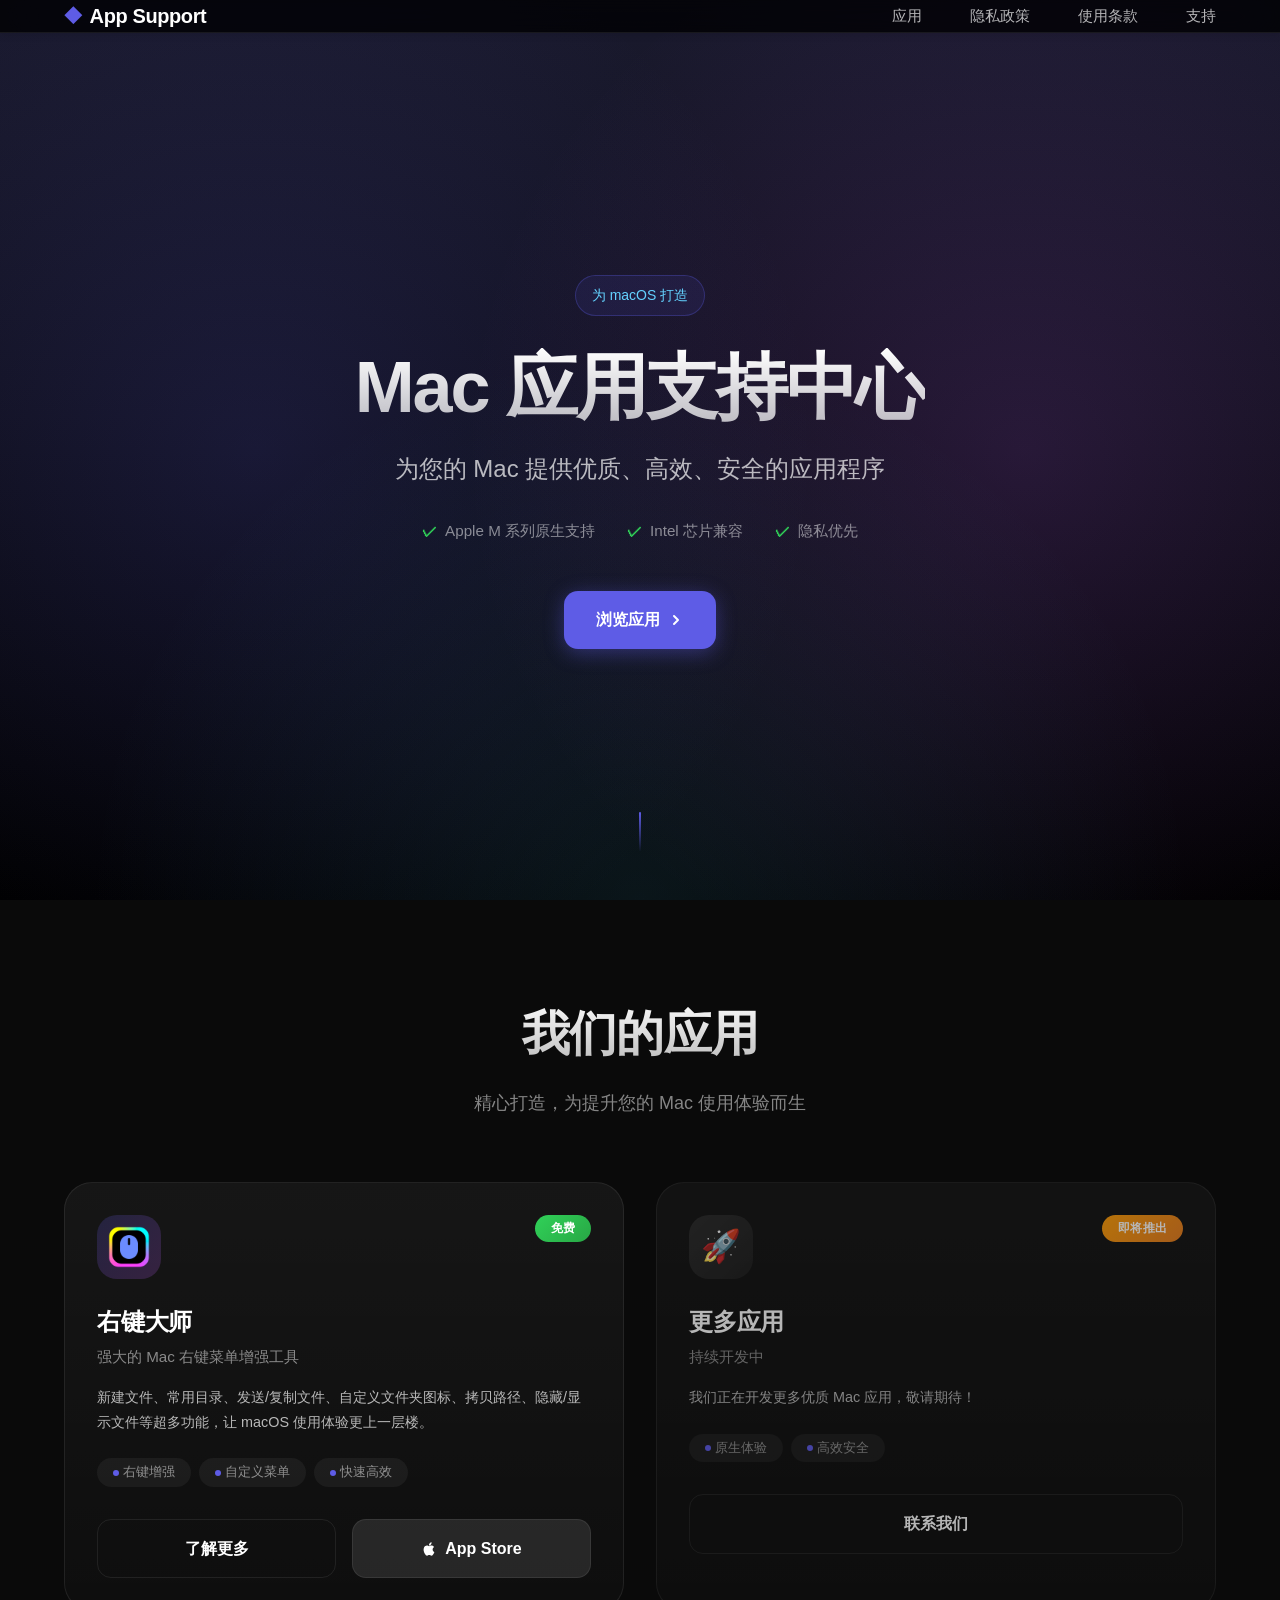
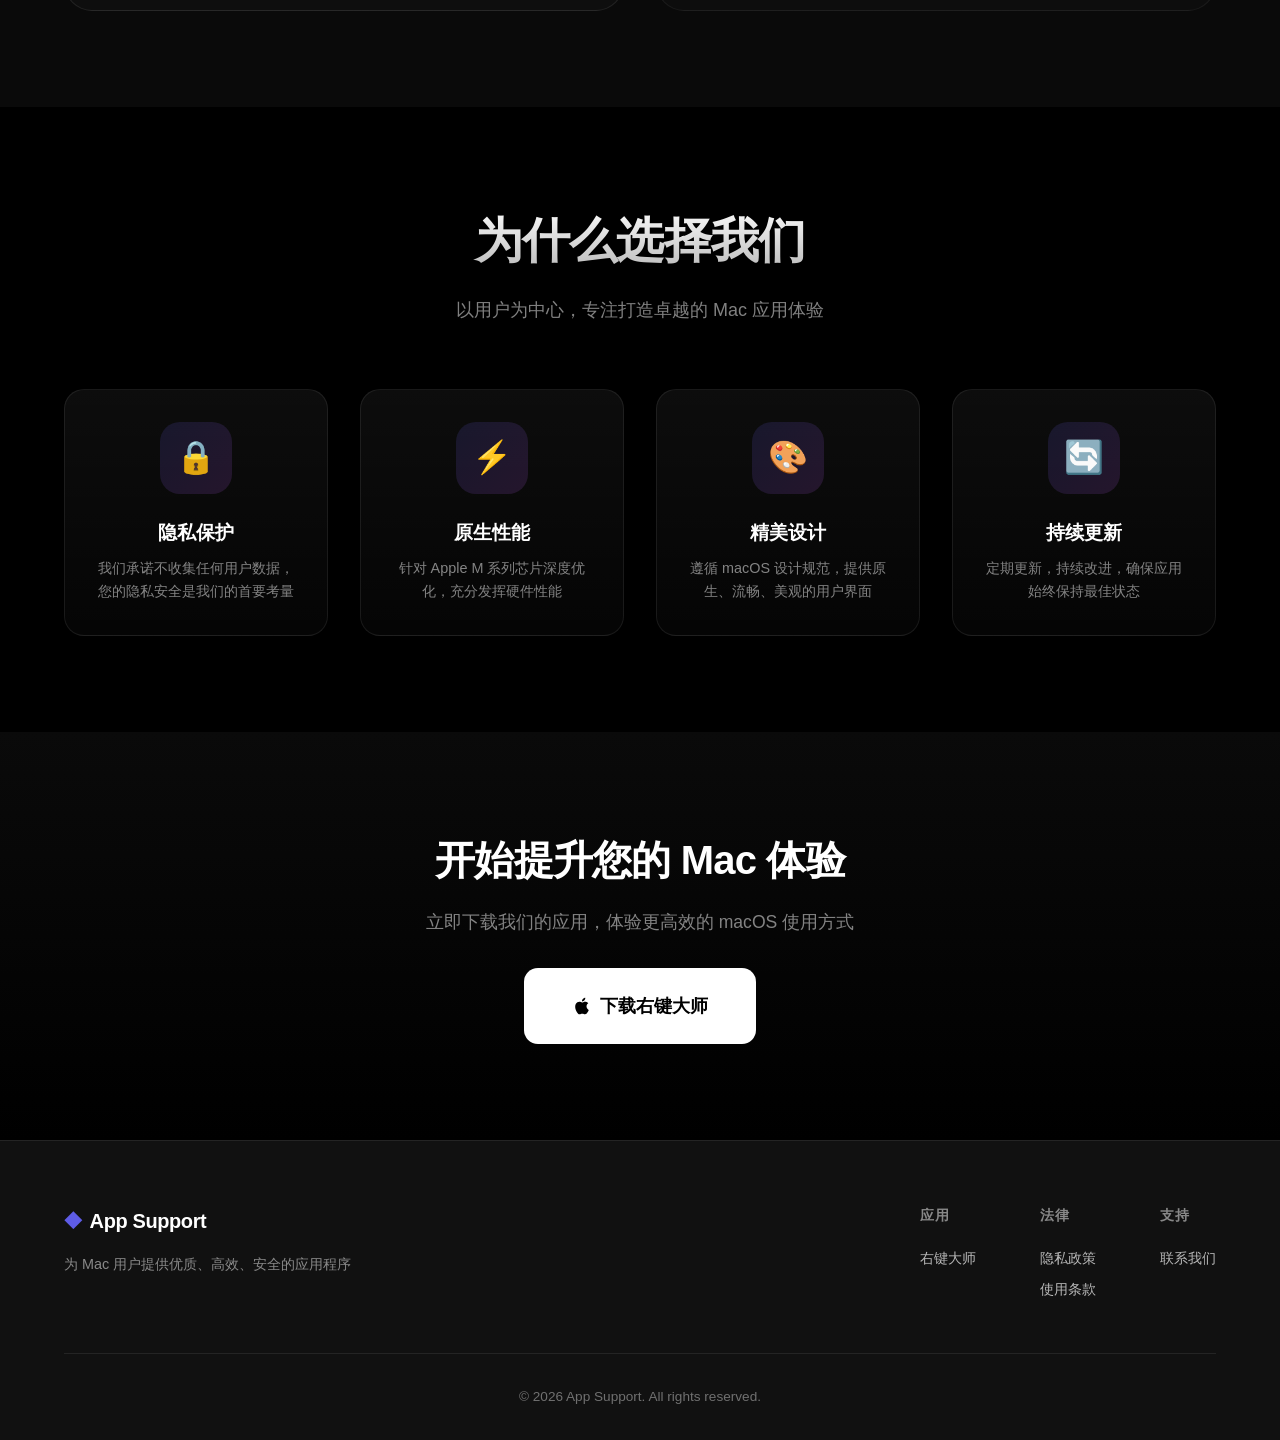
==== commit 43252e1a: "修改点击跳转链路，添加图标" ====
--- a/index.html
+++ b/index.html
@@ -83,7 +83,7 @@
                         <div class="app-card-content">
                             <div class="app-header">
                                 <div class="app-icon-wrapper">
-                                    <span class="app-icon">🖱️</span>
+                                    <img src="images/app-icon.png" alt="右键大师" class="app-icon-img">
                                 </div>
                                 <div class="app-badge free">免费</div>
                             </div>
@@ -108,7 +108,7 @@
                                 <a href="apps/rightclick-master.html" class="btn btn-secondary">
                                     了解更多
                                 </a>
-                                <a href="https://apps.apple.com/cn/app/id6742123561?mt=12" class="btn btn-dark" target="_blank">
+                                <a href="https://apps.apple.com/cn/app/%E5%8F%B3%E9%94%AE%E5%A4%A7%E5%B8%88/id6742123561?mt=12" class="btn btn-dark" target="_blank">
                                     <svg width="16" height="16" viewBox="0 0 24 24" fill="currentColor">
                                         <path d="M18.71 19.5c-.83 1.24-1.71 2.45-3.05 2.47-1.34.03-1.77-.79-3.29-.79-1.53 0-2 .77-3.27.82-1.31.05-2.3-1.32-3.14-2.53C4.25 17 2.94 12.45 4.7 9.39c.87-1.52 2.43-2.48 4.12-2.51 1.28-.02 2.5.87 3.29.87.78 0 2.26-1.07 3.81-.91.65.03 2.47.26 3.64 1.98-.09.06-2.17 1.28-2.15 3.81.03 3.02 2.65 4.03 2.68 4.04-.03.07-.42 1.44-1.38 2.83M13 3.5c.73-.83 1.94-1.46 2.94-1.5.13 1.17-.34 2.35-1.04 3.19-.69.85-1.83 1.51-2.95 1.42-.15-1.15.41-2.35 1.05-3.11z"/>
                                     </svg>
@@ -197,7 +197,7 @@
                 <div class="cta-content">
                     <h2>开始提升您的 Mac 体验</h2>
                     <p>立即下载我们的应用，体验更高效的 macOS 使用方式</p>
-                    <a href="https://apps.apple.com/cn/app/id6742123561?mt=12" class="btn btn-white btn-lg" target="_blank">
+                    <a href="https://apps.apple.com/cn/app/%E5%8F%B3%E9%94%AE%E5%A4%A7%E5%B8%88/id6742123561?mt=12" class="btn btn-white btn-lg" target="_blank">
                         <svg width="20" height="20" viewBox="0 0 24 24" fill="currentColor">
                             <path d="M18.71 19.5c-.83 1.24-1.71 2.45-3.05 2.47-1.34.03-1.77-.79-3.29-.79-1.53 0-2 .77-3.27.82-1.31.05-2.3-1.32-3.14-2.53C4.25 17 2.94 12.45 4.7 9.39c.87-1.52 2.43-2.48 4.12-2.51 1.28-.02 2.5.87 3.29.87.78 0 2.26-1.07 3.81-.91.65.03 2.47.26 3.64 1.98-.09.06-2.17 1.28-2.15 3.81.03 3.02 2.65 4.03 2.68 4.04-.03.07-.42 1.44-1.38 2.83M13 3.5c.73-.83 1.94-1.46 2.94-1.5.13 1.17-.34 2.35-1.04 3.19-.69.85-1.83 1.51-2.95 1.42-.15-1.15.41-2.35 1.05-3.11z"/>
                         </svg>
--- a/style.css
+++ b/style.css
@@ -474,6 +474,13 @@
     font-size: 2rem;
 }
 
+.app-icon-img {
+    width: 48px;
+    height: 48px;
+    border-radius: 10px;
+    object-fit: contain;
+}
+
 .app-icon-wrapper-placeholder {
     background: linear-gradient(135deg, rgba(255, 255, 255, 0.1) 0%, rgba(255, 255, 255, 0.05) 100%);
 }
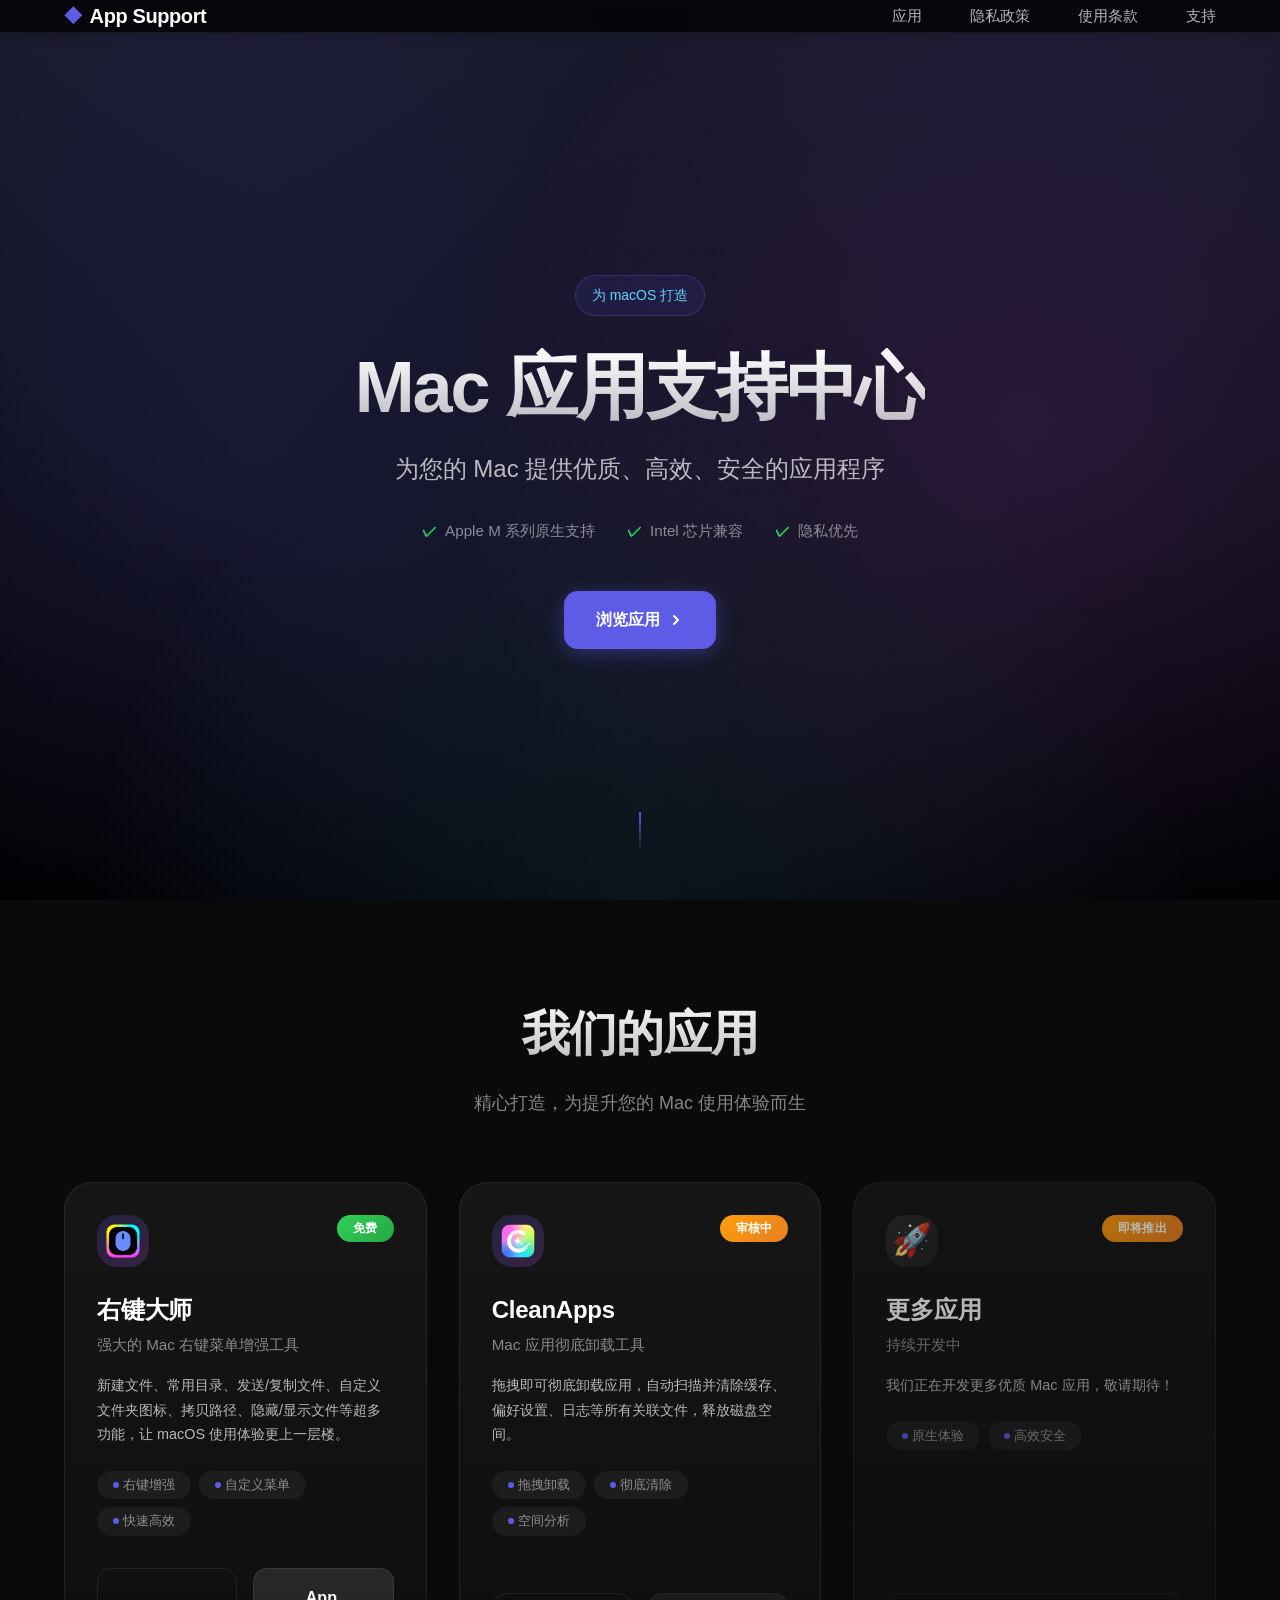
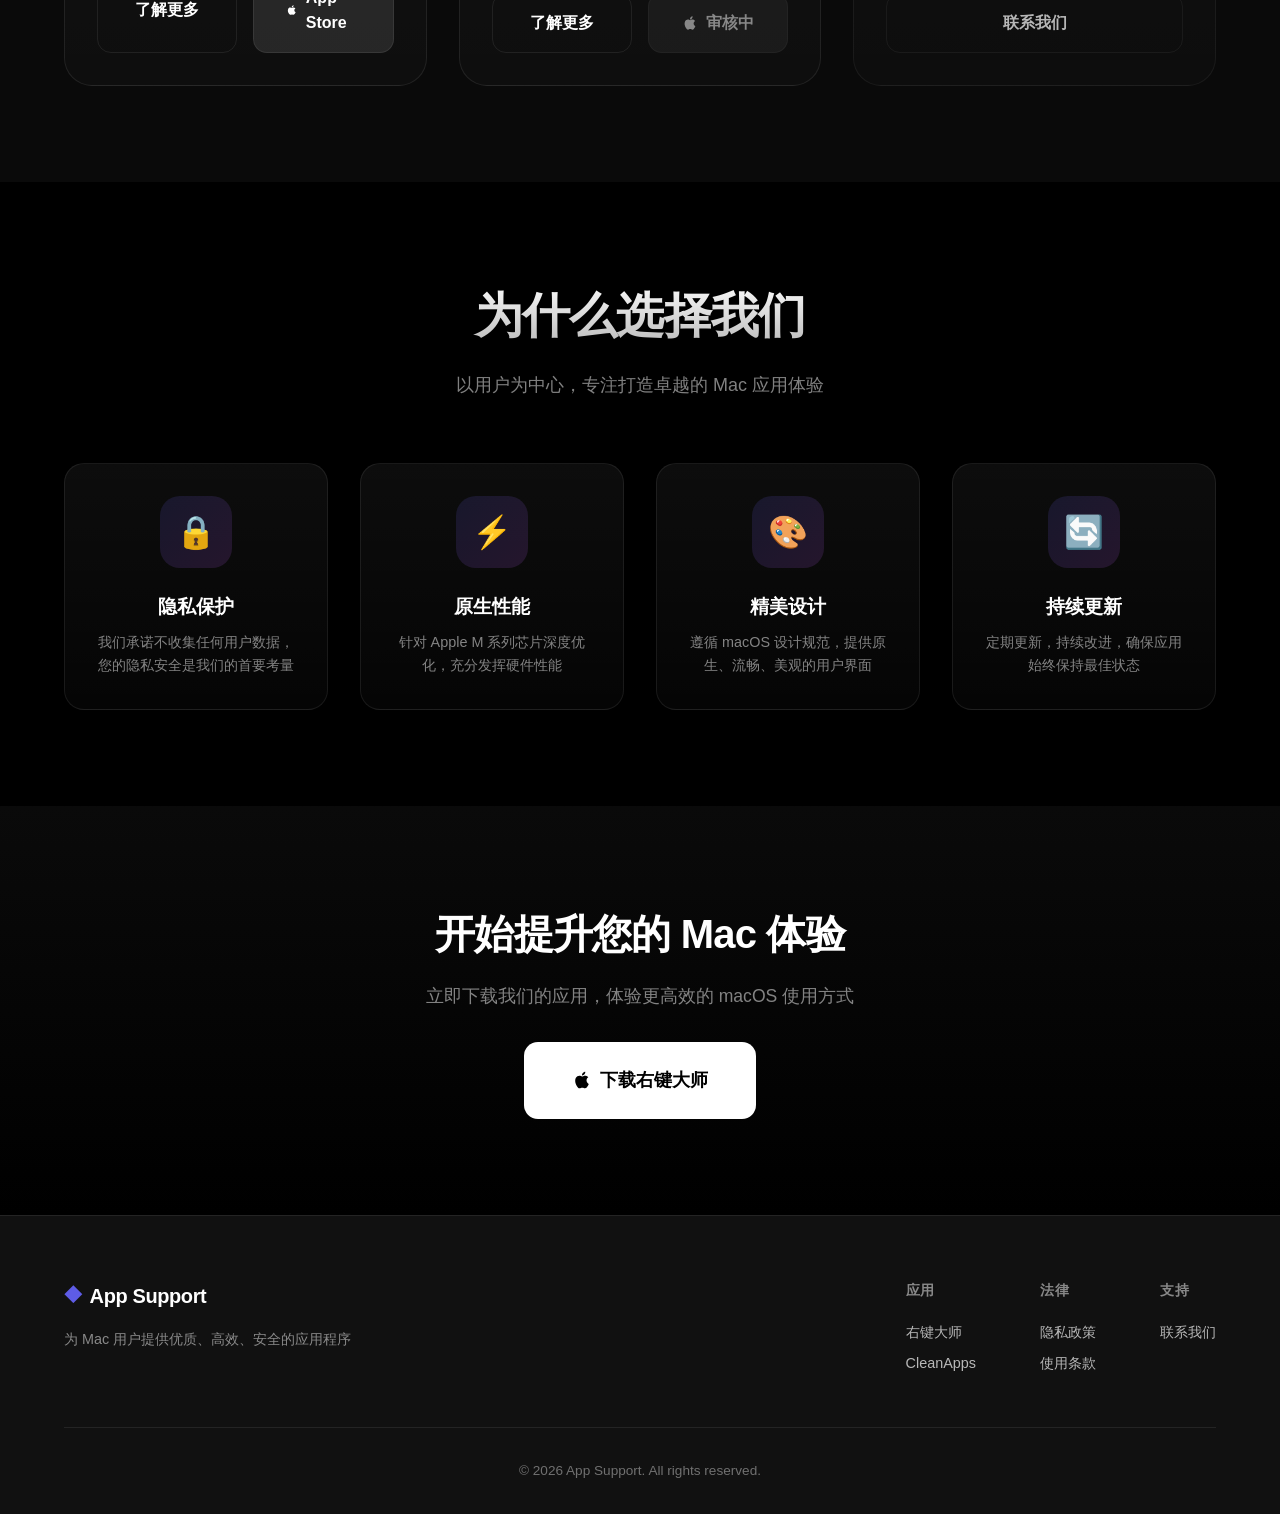
==== commit 3ba0ee01: "新增app" ====
--- a/index.html
+++ b/index.html
@@ -118,6 +118,47 @@
                         </div>
                     </div>
 
+                    <!-- CleanApps -->
+                    <div class="app-card">
+                        <div class="app-card-glow"></div>
+                        <div class="app-card-content">
+                            <div class="app-header">
+                                <div class="app-icon-wrapper">
+                                    <img src="images/cleanapps-icon.png" alt="CleanApps" class="app-icon-img">
+                                </div>
+                                <div class="app-badge new">审核中</div>
+                            </div>
+                            <h3 class="app-name">CleanApps</h3>
+                            <p class="app-tagline">Mac 应用彻底卸载工具</p>
+                            <p class="app-desc">拖拽即可彻底卸载应用，自动扫描并清除缓存、偏好设置、日志等所有关联文件，释放磁盘空间。</p>
+                            <div class="app-features">
+                                <span class="feature-tag">
+                                    <span class="feature-dot"></span>
+                                    拖拽卸载
+                                </span>
+                                <span class="feature-tag">
+                                    <span class="feature-dot"></span>
+                                    彻底清除
+                                </span>
+                                <span class="feature-tag">
+                                    <span class="feature-dot"></span>
+                                    空间分析
+                                </span>
+                            </div>
+                            <div class="app-actions">
+                                <a href="apps/cleanapps.html" class="btn btn-secondary">
+                                    了解更多
+                                </a>
+                                <span class="btn btn-dark" style="opacity: 0.5; cursor: not-allowed;">
+                                    <svg width="16" height="16" viewBox="0 0 24 24" fill="currentColor">
+                                        <path d="M18.71 19.5c-.83 1.24-1.71 2.45-3.05 2.47-1.34.03-1.77-.79-3.29-.79-1.53 0-2 .77-3.27.82-1.31.05-2.3-1.32-3.14-2.53C4.25 17 2.94 12.45 4.7 9.39c.87-1.52 2.43-2.48 4.12-2.51 1.28-.02 2.5.87 3.29.87.78 0 2.26-1.07 3.81-.91.65.03 2.47.26 3.64 1.98-.09.06-2.17 1.28-2.15 3.81.03 3.02 2.65 4.03 2.68 4.04-.03.07-.42 1.44-1.38 2.83M13 3.5c.73-.83 1.94-1.46 2.94-1.5.13 1.17-.34 2.35-1.04 3.19-.69.85-1.83 1.51-2.95 1.42-.15-1.15.41-2.35 1.05-3.11z"/>
+                                    </svg>
+                                    审核中
+                                </span>
+                            </div>
+                        </div>
+                    </div>
+
                     <!-- 更多应用占位 -->
                     <div class="app-card app-card-placeholder">
                         <div class="app-card-content">
@@ -222,6 +263,7 @@
                     <div class="footer-links-group">
                         <h4>应用</h4>
                         <a href="apps/rightclick-master.html">右键大师</a>
+                        <a href="apps/cleanapps.html">CleanApps</a>
                     </div>
                     <div class="footer-links-group">
                         <h4>法律</h4>
--- a/style.css
+++ b/style.css
@@ -450,6 +450,9 @@
 .app-card-content {
     position: relative;
     padding: var(--spacing-xl);
+    display: flex;
+    flex-direction: column;
+    height: 100%;
 }
 
 .app-card-placeholder {
@@ -464,8 +467,8 @@
 }
 
 .app-icon-wrapper {
-    width: 64px;
-    height: 64px;
+    width: 52px;
+    height: 52px;
     display: flex;
     align-items: center;
     justify-content: center;
@@ -475,9 +478,9 @@
 }
 
 .app-icon-img {
-    width: 48px;
-    height: 48px;
-    border-radius: 10px;
+    width: 40px;
+    height: 40px;
+    border-radius: 8px;
     object-fit: contain;
 }
 
@@ -551,6 +554,7 @@
 .app-actions {
     display: flex;
     gap: var(--spacing-md);
+    margin-top: auto;
 }
 
 .app-actions .btn {
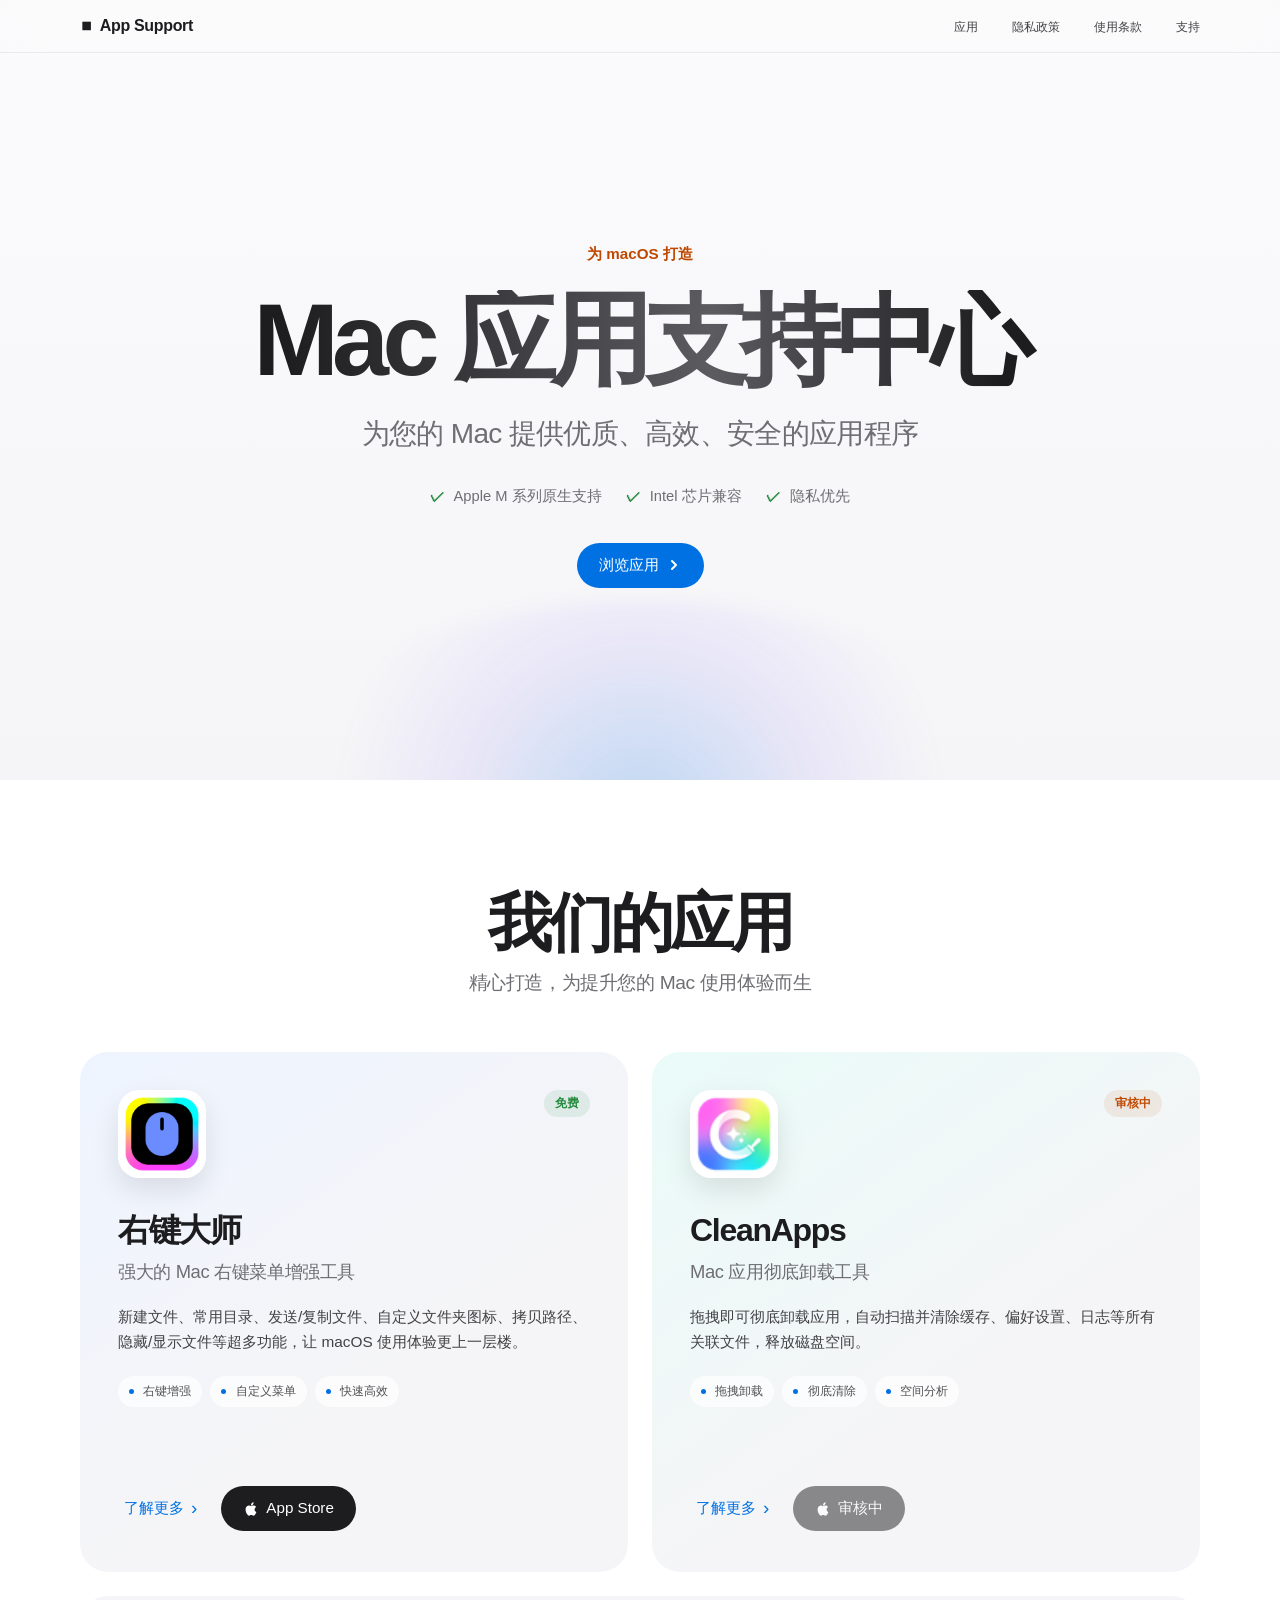
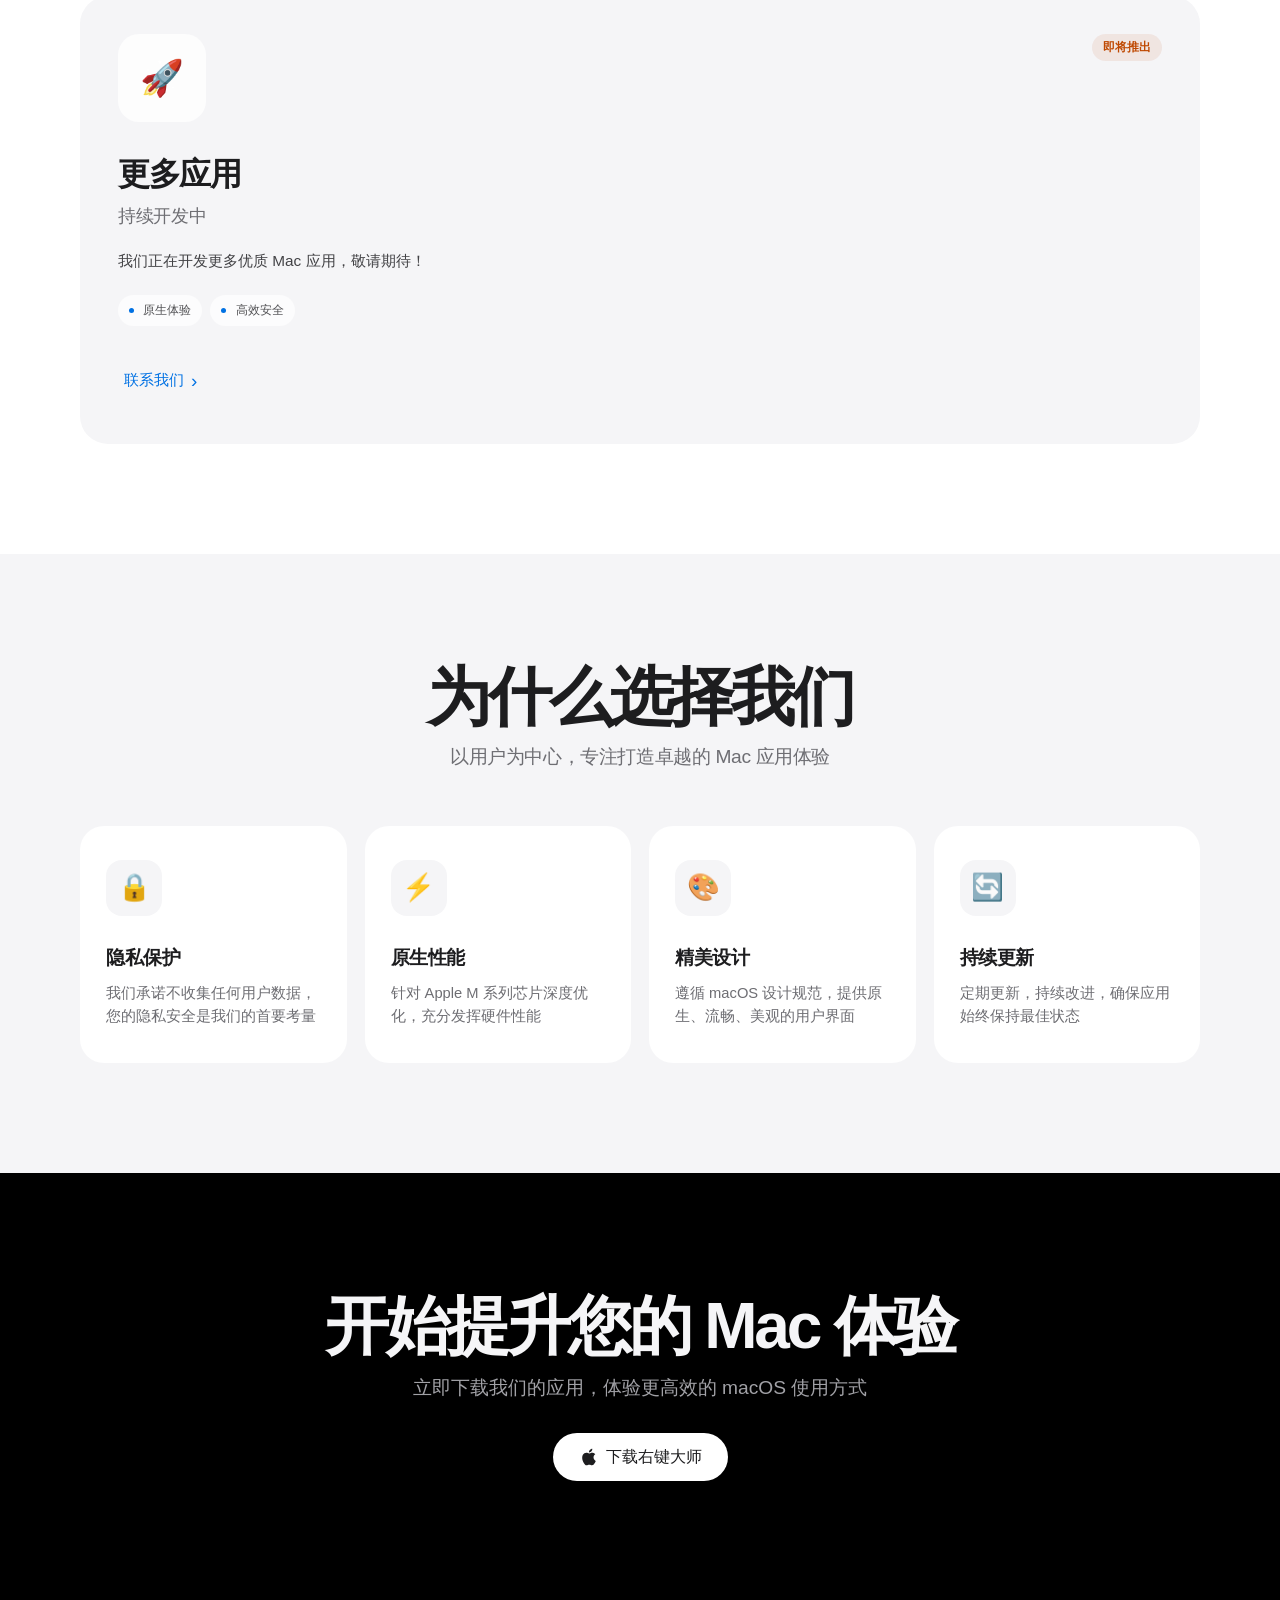
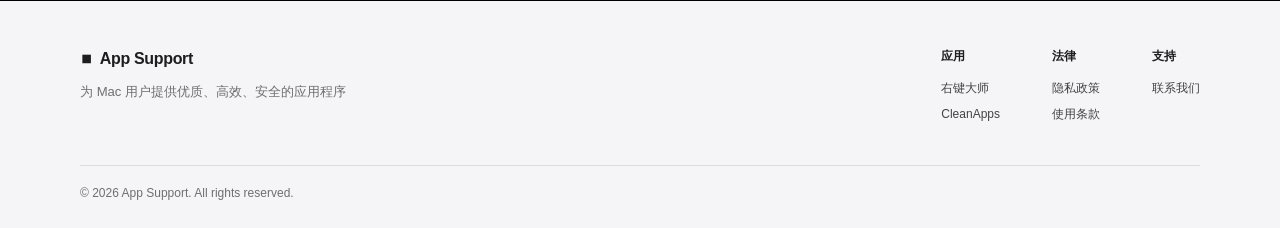
==== commit 93f04896: "优化网站为 Apple 风格设计" ====
--- a/index.html
+++ b/index.html
@@ -4,25 +4,21 @@
     <meta charset="UTF-8">
     <meta name="viewport" content="width=device-width, initial-scale=1.0">
     <title>App Support - Mac应用支持中心</title>
+    <meta name="description" content="为 Mac 用户打造优质、高效、隐私优先的原生应用。">
+    <link rel="icon" href="images/app-icon.png">
     <link rel="stylesheet" href="style.css">
-    <link rel="preconnect" href="https://fonts.googleapis.com">
-    <link rel="preconnect" href="https://fonts.gstatic.com" crossorigin>
 </head>
 <body>
     <header>
         <nav class="container">
-            <div class="logo">
-                <span class="logo-icon">◆</span>
-                <span>App Support</span>
-            </div>
+            <div class="logo"><a href="index.html"><span class="logo-icon">◆</span><span>App Support</span></a></div>
             <ul class="nav-links">
                 <li><a href="#apps">应用</a></li>
                 <li><a href="privacy.html">隐私政策</a></li>
                 <li><a href="terms.html">使用条款</a></li>
                 <li><a href="support.html">支持</a></li>
             </ul>
-            <button class="mobile-menu-btn" aria-label="菜单">
-                <span></span>
+            <button class="mobile-menu-btn" aria-label="打开导航菜单">
                 <span></span>
                 <span></span>
             </button>
--- a/style.css
+++ b/style.css
@@ -1,1165 +1,16 @@
-/* ========================================
-   App Support - 现代化网站样式
-   参考 Linear、Raycast 等现代 SaaS 设计
-   ======================================== */
-
-/* CSS Variables */
-:root {
-    /* Colors - Dark Theme Inspired */
-    --color-bg-primary: #000000;
-    --color-bg-secondary: #0a0a0a;
-    --color-bg-tertiary: #111111;
-    --color-bg-card: #0f0f0f;
-    --color-bg-card-hover: #1a1a1a;
-    
-    /* Text Colors */
-    --color-text-primary: #ffffff;
-    --color-text-secondary: rgba(255, 255, 255, 0.7);
-    --color-text-tertiary: rgba(255, 255, 255, 0.5);
-    --color-text-muted: rgba(255, 255, 255, 0.4);
-    
-    /* Accent Colors */
-    --color-accent-blue: #5e5ce6;
-    --color-accent-purple: #bf5af2;
-    --color-accent-pink: #ff375f;
-    --color-accent-orange: #ff9f0a;
-    --color-accent-green: #30d158;
-    --color-accent-cyan: #64d2ff;
-    
-    /* Gradients */
-    --gradient-hero: linear-gradient(180deg, #1a1a2e 0%, #000000 100%);
-    --gradient-card: linear-gradient(180deg, rgba(255,255,255,0.05) 0%, rgba(255,255,255,0.02) 100%);
-    --gradient-border: linear-gradient(180deg, rgba(255,255,255,0.1) 0%, rgba(255,255,255,0.05) 100%);
-    --gradient-glow-1: radial-gradient(circle at 20% 50%, rgba(94, 92, 230, 0.15) 0%, transparent 50%);
-    --gradient-glow-2: radial-gradient(circle at 80% 50%, rgba(191, 90, 242, 0.15) 0%, transparent 50%);
-    --gradient-glow-3: radial-gradient(circle at 50% 100%, rgba(100, 210, 255, 0.1) 0%, transparent 50%);
-    
-    /* Border */
-    --border-color: rgba(255, 255, 255, 0.08);
-    --border-color-hover: rgba(255, 255, 255, 0.15);
-    
-    /* Shadows */
-    --shadow-sm: 0 2px 8px rgba(0, 0, 0, 0.3);
-    --shadow-md: 0 8px 32px rgba(0, 0, 0, 0.4);
-    --shadow-lg: 0 16px 64px rgba(0, 0, 0, 0.5);
-    --shadow-glow: 0 0 40px rgba(94, 92, 230, 0.3);
-    
-    /* Spacing */
-    --spacing-xs: 4px;
-    --spacing-sm: 8px;
-    --spacing-md: 16px;
-    --spacing-lg: 24px;
-    --spacing-xl: 32px;
-    --spacing-2xl: 48px;
-    --spacing-3xl: 64px;
-    --spacing-4xl: 96px;
-    
-    /* Border Radius */
-    --radius-sm: 6px;
-    --radius-md: 10px;
-    --radius-lg: 14px;
-    --radius-xl: 20px;
-    --radius-2xl: 28px;
-    --radius-full: 9999px;
-    
-    /* Transitions */
-    --transition-fast: 0.15s cubic-bezier(0.4, 0, 0.2, 1);
-    --transition-normal: 0.25s cubic-bezier(0.4, 0, 0.2, 1);
-    --transition-slow: 0.4s cubic-bezier(0.4, 0, 0.2, 1);
-}
-
-/* Reset */
-*, *::before, *::after {
-    margin: 0;
-    padding: 0;
-    box-sizing: border-box;
-}
-
-html {
-    scroll-behavior: smooth;
-    font-size: 16px;
-}
-
-body {
-    font-family: -apple-system, BlinkMacSystemFont, "SF Pro Display", "SF Pro Text", "Helvetica Neue", Arial, sans-serif;
-    line-height: 1.6;
-    color: var(--color-text-primary);
-    background-color: var(--color-bg-primary);
-    -webkit-font-smoothing: antialiased;
-    -moz-osx-font-smoothing: grayscale;
-    overflow-x: hidden;
-}
-
-/* Container */
-.container {
-    max-width: 1200px;
-    margin: 0 auto;
-    padding: 0 var(--spacing-lg);
-}
-
-/* ========================================
-   Header / Navigation
-   ======================================== */
-header {
-    position: fixed;
-    top: 0;
-    left: 0;
-    right: 0;
-    z-index: 1000;
-    background: rgba(0, 0, 0, 0.8);
-    backdrop-filter: blur(20px) saturate(180%);
-    -webkit-backdrop-filter: blur(20px) saturate(180%);
-    border-bottom: 1px solid var(--border-color);
-}
-
-nav {
-    display: flex;
-    justify-content: space-between;
-    align-items: center;
-    padding: var(--spacing-md) var(--spacing-lg);
-    max-width: 1200px;
-    margin: 0 auto;
-}
-
-.logo {
-    display: flex;
-    align-items: center;
-    gap: var(--spacing-sm);
-    font-size: 1.25rem;
-    font-weight: 700;
-    color: var(--color-text-primary);
-    letter-spacing: -0.02em;
-}
-
-.logo-icon {
-    color: var(--color-accent-blue);
-    font-size: 1.1rem;
-}
-
-.nav-links {
-    display: flex;
-    list-style: none;
-    gap: var(--spacing-2xl);
-}
-
-.nav-links a {
-    color: var(--color-text-secondary);
-    text-decoration: none;
-    font-size: 0.95rem;
-    font-weight: 500;
-    transition: var(--transition-fast);
-    position: relative;
-}
-
-.nav-links a::after {
-    content: '';
-    position: absolute;
-    bottom: -4px;
-    left: 0;
-    width: 0;
-    height: 2px;
-    background: var(--color-accent-blue);
-    transition: var(--transition-normal);
-    border-radius: var(--radius-full);
-}
-
-.nav-links a:hover {
-    color: var(--color-text-primary);
-}
-
-.nav-links a:hover::after {
-    width: 100%;
-}
-
-.mobile-menu-btn {
-    display: none;
-    flex-direction: column;
-    gap: 5px;
-    background: none;
-    border: none;
-    cursor: pointer;
-    padding: var(--spacing-sm);
-}
-
-.mobile-menu-btn span {
-    display: block;
-    width: 24px;
-    height: 2px;
-    background: var(--color-text-primary);
-    border-radius: var(--radius-full);
-    transition: var(--transition-normal);
-}
-
-/* ========================================
-   Hero Section
-   ======================================== */
-.hero {
-    position: relative;
-    min-height: 100vh;
-    display: flex;
-    align-items: center;
-    justify-content: center;
-    padding: 120px var(--spacing-lg) var(--spacing-4xl);
-    background: var(--gradient-hero);
-    overflow: hidden;
-}
-
-.hero-bg {
-    position: absolute;
-    inset: 0;
-    pointer-events: none;
-}
-
-.hero-glow {
-    position: absolute;
-    inset: 0;
-}
-
-.hero-glow-1 {
-    background: var(--gradient-glow-1);
-}
-
-.hero-glow-2 {
-    background: var(--gradient-glow-2);
-}
-
-.hero-glow-3 {
-    background: var(--gradient-glow-3);
-}
-
-.hero-content {
-    position: relative;
-    text-align: center;
-    max-width: 800px;
-}
-
-.hero-badge {
-    display: inline-flex;
-    align-items: center;
-    gap: var(--spacing-sm);
-    padding: var(--spacing-sm) var(--spacing-md);
-    background: rgba(94, 92, 230, 0.1);
-    border: 1px solid rgba(94, 92, 230, 0.3);
-    border-radius: var(--radius-full);
-    font-size: 0.875rem;
-    color: var(--color-accent-cyan);
-    margin-bottom: var(--spacing-xl);
-    animation: fadeInUp 0.6s ease both;
-}
-
-.hero h1 {
-    font-size: clamp(2.5rem, 8vw, 4.5rem);
-    font-weight: 800;
-    line-height: 1.1;
-    letter-spacing: -0.03em;
-    margin-bottom: var(--spacing-lg);
-    background: linear-gradient(180deg, #ffffff 0%, rgba(255,255,255,0.7) 100%);
-    -webkit-background-clip: text;
-    -webkit-text-fill-color: transparent;
-    background-clip: text;
-    animation: fadeInUp 0.6s ease 0.1s both;
-}
-
-.hero-subtitle {
-    font-size: clamp(1.125rem, 3vw, 1.5rem);
-    color: var(--color-text-secondary);
-    margin-bottom: var(--spacing-xl);
-    line-height: 1.5;
-    animation: fadeInUp 0.6s ease 0.2s both;
-}
-
-.hero-features {
-    display: flex;
-    justify-content: center;
-    gap: var(--spacing-xl);
-    margin-bottom: var(--spacing-2xl);
-    animation: fadeInUp 0.6s ease 0.3s both;
-}
-
-.hero-feature {
-    display: flex;
-    align-items: center;
-    gap: var(--spacing-sm);
-    color: var(--color-text-tertiary);
-    font-size: 0.95rem;
-}
-
-.hero-feature-icon {
-    color: var(--color-accent-green);
-    font-weight: 700;
-}
-
-.hero-actions {
-    animation: fadeInUp 0.6s ease 0.4s both;
-}
-
-.hero-scroll-indicator {
-    position: absolute;
-    bottom: var(--spacing-2xl);
-    left: 50%;
-    transform: translateX(-50%);
-    animation: bounce 2s ease-in-out infinite;
-}
-
-.scroll-line {
-    width: 2px;
-    height: 40px;
-    background: linear-gradient(180deg, var(--color-accent-blue) 0%, transparent 100%);
-    border-radius: var(--radius-full);
-}
-
-/* ========================================
-   Buttons
-   ======================================== */
-.btn {
-    display: inline-flex;
-    align-items: center;
-    justify-content: center;
-    gap: var(--spacing-sm);
-    padding: var(--spacing-md) var(--spacing-xl);
-    font-size: 1rem;
-    font-weight: 600;
-    text-decoration: none;
-    border-radius: var(--radius-lg);
-    border: none;
-    cursor: pointer;
-    transition: var(--transition-normal);
-}
-
-.btn-primary {
-    background: var(--color-accent-blue);
-    color: white;
-    box-shadow: 0 4px 20px rgba(94, 92, 230, 0.4);
-}
-
-.btn-primary:hover {
-    background: #6e6ce8;
-    transform: translateY(-2px);
-    box-shadow: 0 8px 30px rgba(94, 92, 230, 0.5);
-}
-
-.btn-secondary {
-    background: transparent;
-    color: var(--color-text-primary);
-    border: 1px solid var(--border-color);
-}
-
-.btn-secondary:hover {
-    background: rgba(255, 255, 255, 0.05);
-    border-color: var(--border-color-hover);
-}
-
-.btn-dark {
-    background: rgba(255, 255, 255, 0.1);
-    color: var(--color-text-primary);
-    border: 1px solid var(--border-color);
-}
-
-.btn-dark:hover {
-    background: rgba(255, 255, 255, 0.15);
-    border-color: var(--border-color-hover);
-}
-
-.btn-white {
-    background: white;
-    color: #000;
-}
-
-.btn-white:hover {
-    background: rgba(255, 255, 255, 0.9);
-    transform: translateY(-2px);
-}
-
-.btn-lg {
-    padding: var(--spacing-lg) var(--spacing-2xl);
-    font-size: 1.1rem;
-}
-
-/* ========================================
-   Section Styles
-   ======================================== */
-.section-header {
-    text-align: center;
-    margin-bottom: var(--spacing-3xl);
-}
-
-.section-title {
-    font-size: clamp(2rem, 5vw, 3rem);
-    font-weight: 800;
-    letter-spacing: -0.02em;
-    margin-bottom: var(--spacing-md);
-    background: linear-gradient(180deg, #ffffff 0%, rgba(255,255,255,0.7) 100%);
-    -webkit-background-clip: text;
-    -webkit-text-fill-color: transparent;
-    background-clip: text;
-}
-
-.section-subtitle {
-    font-size: 1.125rem;
-    color: var(--color-text-tertiary);
-    max-width: 600px;
-    margin: 0 auto;
-}
-
-/* ========================================
-   Apps Section
-   ======================================== */
-.apps-section {
-    padding: var(--spacing-4xl) var(--spacing-lg);
-    background: var(--color-bg-secondary);
-}
-
-.apps-grid {
-    display: grid;
-    grid-template-columns: repeat(auto-fit, minmax(360px, 1fr));
-    gap: var(--spacing-xl);
-}
-
-.app-card {
-    position: relative;
-    background: var(--gradient-card);
-    border: 1px solid var(--border-color);
-    border-radius: var(--radius-2xl);
-    overflow: hidden;
-    transition: var(--transition-normal);
-}
-
-.app-card:hover {
-    transform: translateY(-8px);
-    border-color: var(--border-color-hover);
-    box-shadow: var(--shadow-lg);
-}
-
-.app-card-glow {
-    position: absolute;
-    top: 0;
-    left: 50%;
-    transform: translateX(-50%);
-    width: 200px;
-    height: 200px;
-    background: radial-gradient(circle, rgba(94, 92, 230, 0.2) 0%, transparent 70%);
-    opacity: 0;
-    transition: var(--transition-normal);
-    pointer-events: none;
-}
-
-.app-card:hover .app-card-glow {
-    opacity: 1;
-}
-
-.app-card-content {
-    position: relative;
-    padding: var(--spacing-xl);
-    display: flex;
-    flex-direction: column;
-    height: 100%;
-}
-
-.app-card-placeholder {
-    opacity: 0.7;
-}
-
-.app-header {
-    display: flex;
-    justify-content: space-between;
-    align-items: flex-start;
-    margin-bottom: var(--spacing-lg);
-}
-
-.app-icon-wrapper {
-    width: 52px;
-    height: 52px;
-    display: flex;
-    align-items: center;
-    justify-content: center;
-    background: linear-gradient(135deg, rgba(94, 92, 230, 0.2) 0%, rgba(191, 90, 242, 0.2) 100%);
-    border-radius: var(--radius-xl);
-    font-size: 2rem;
-}
-
-.app-icon-img {
-    width: 40px;
-    height: 40px;
-    border-radius: 8px;
-    object-fit: contain;
-}
-
-.app-icon-wrapper-placeholder {
-    background: linear-gradient(135deg, rgba(255, 255, 255, 0.1) 0%, rgba(255, 255, 255, 0.05) 100%);
-}
-
-.app-badge {
-    padding: var(--spacing-xs) var(--spacing-md);
-    border-radius: var(--radius-full);
-    font-size: 0.75rem;
-    font-weight: 600;
-    letter-spacing: 0.02em;
-}
-
-.app-badge.free {
-    background: linear-gradient(135deg, var(--color-accent-green) 0%, #28a745 100%);
-    color: white;
-}
-
-.app-badge.new {
-    background: linear-gradient(135deg, var(--color-accent-orange) 0%, #e67e22 100%);
-    color: white;
-}
-
-.app-name {
-    font-size: 1.5rem;
-    font-weight: 700;
-    margin-bottom: var(--spacing-xs);
-    letter-spacing: -0.01em;
-}
-
-.app-tagline {
-    color: var(--color-text-tertiary);
-    font-size: 0.95rem;
-    margin-bottom: var(--spacing-md);
-}
-
-.app-desc {
-    color: var(--color-text-secondary);
-    font-size: 0.9rem;
-    line-height: 1.7;
-    margin-bottom: var(--spacing-lg);
-}
-
-.app-features {
-    display: flex;
-    flex-wrap: wrap;
-    gap: var(--spacing-sm);
-    margin-bottom: var(--spacing-xl);
-}
-
-.feature-tag {
-    display: inline-flex;
-    align-items: center;
-    gap: var(--spacing-xs);
-    padding: var(--spacing-xs) var(--spacing-md);
-    background: rgba(255, 255, 255, 0.05);
-    border-radius: var(--radius-full);
-    font-size: 0.8rem;
-    color: var(--color-text-tertiary);
-}
-
-.feature-dot {
-    width: 6px;
-    height: 6px;
-    border-radius: 50%;
-    background: var(--color-accent-blue);
-}
-
-.app-actions {
-    display: flex;
-    gap: var(--spacing-md);
-    margin-top: auto;
-}
-
-.app-actions .btn {
-    flex: 1;
-}
-
-/* ========================================
-   Features Section
-   ======================================== */
-.features-section {
-    padding: var(--spacing-4xl) var(--spacing-lg);
-    background: var(--color-bg-primary);
-}
-
-.features-grid {
-    display: grid;
-    grid-template-columns: repeat(auto-fit, minmax(260px, 1fr));
-    gap: var(--spacing-xl);
-}
-
-.feature-card {
-    padding: var(--spacing-xl);
-    background: var(--gradient-card);
-    border: 1px solid var(--border-color);
-    border-radius: var(--radius-xl);
-    text-align: center;
-    transition: var(--transition-normal);
-}
-
-.feature-card:hover {
-    transform: translateY(-4px);
-    border-color: var(--border-color-hover);
-}
-
-.feature-icon-bg {
-    width: 72px;
-    height: 72px;
-    margin: 0 auto var(--spacing-lg);
-    display: flex;
-    align-items: center;
-    justify-content: center;
-    background: linear-gradient(135deg, rgba(94, 92, 230, 0.15) 0%, rgba(191, 90, 242, 0.15) 100%);
-    border-radius: var(--radius-xl);
-    font-size: 2rem;
-}
-
-.feature-card h3 {
-    font-size: 1.2rem;
-    font-weight: 600;
-    margin-bottom: var(--spacing-sm);
-}
-
-.feature-card p {
-    color: var(--color-text-tertiary);
-    font-size: 0.9rem;
-    line-height: 1.6;
-}
-
-/* ========================================
-   CTA Section
-   ======================================== */
-.cta-section {
-    padding: var(--spacing-4xl) var(--spacing-lg);
-    background: linear-gradient(180deg, var(--color-bg-secondary) 0%, var(--color-bg-primary) 100%);
-}
-
-.cta-content {
-    text-align: center;
-    max-width: 600px;
-    margin: 0 auto;
-}
-
-.cta-content h2 {
-    font-size: clamp(1.75rem, 4vw, 2.5rem);
-    font-weight: 800;
-    margin-bottom: var(--spacing-md);
-    letter-spacing: -0.02em;
-}
-
-.cta-content p {
-    color: var(--color-text-tertiary);
-    font-size: 1.1rem;
-    margin-bottom: var(--spacing-xl);
-}
-
-/* ========================================
-   Footer
-   ======================================== */
-footer {
-    padding: var(--spacing-3xl) var(--spacing-lg) var(--spacing-xl);
-    background: var(--color-bg-tertiary);
-    border-top: 1px solid var(--border-color);
-}
-
-.footer-content {
-    display: grid;
-    grid-template-columns: 1fr auto;
-    gap: var(--spacing-3xl);
-    margin-bottom: var(--spacing-2xl);
-}
-
-.footer-brand {
-    max-width: 300px;
-}
-
-.footer-brand .logo {
-    margin-bottom: var(--spacing-md);
-}
-
-.footer-brand p {
-    color: var(--color-text-tertiary);
-    font-size: 0.9rem;
-}
-
-.footer-links {
-    display: flex;
-    gap: var(--spacing-3xl);
-}
-
-.footer-links-group h4 {
-    font-size: 0.85rem;
-    font-weight: 600;
-    color: var(--color-text-tertiary);
-    text-transform: uppercase;
-    letter-spacing: 0.05em;
-    margin-bottom: var(--spacing-md);
-}
-
-.footer-links-group a {
-    display: block;
-    color: var(--color-text-secondary);
-    text-decoration: none;
-    font-size: 0.9rem;
-    padding: var(--spacing-xs) 0;
-    transition: var(--transition-fast);
-}
-
-.footer-links-group a:hover {
-    color: var(--color-text-primary);
-}
-
-.footer-bottom {
-    text-align: center;
-    padding-top: var(--spacing-xl);
-    border-top: 1px solid var(--border-color);
-}
-
-.footer-bottom p {
-    color: var(--color-text-muted);
-    font-size: 0.85rem;
-}
-
-/* ========================================
-   Animations
-   ======================================== */
-@keyframes fadeInUp {
-    from {
-        opacity: 0;
-        transform: translateY(20px);
-    }
-    to {
-        opacity: 1;
-        transform: translateY(0);
-    }
-}
-
-@keyframes bounce {
-    0%, 100% {
-        transform: translateX(-50%) translateY(0);
-    }
-    50% {
-        transform: translateX(-50%) translateY(10px);
-    }
-}
-
-/* ========================================
-   Legal Pages
-   ======================================== */
-.legal-content {
-    padding: 120px var(--spacing-lg) var(--spacing-4xl);
-    min-height: 100vh;
-    background: var(--color-bg-primary);
-}
-
-.legal-content h1 {
-    font-size: clamp(2rem, 5vw, 2.5rem);
-    font-weight: 800;
-    margin-bottom: var(--spacing-sm);
-    letter-spacing: -0.02em;
-}
-
-.last-updated {
-    color: var(--color-text-tertiary);
-    margin-bottom: var(--spacing-2xl);
-    font-size: 0.9rem;
-}
-
-.legal-content section {
-    margin-bottom: var(--spacing-2xl);
-}
-
-.legal-content h2 {
-    font-size: 1.3rem;
-    font-weight: 600;
-    margin-bottom: var(--spacing-md);
-    color: var(--color-text-primary);
-}
-
-.legal-content p {
-    color: var(--color-text-secondary);
-    line-height: 1.8;
-    margin-bottom: var(--spacing-md);
-}
-
-.legal-content ul {
-    margin-left: var(--spacing-xl);
-    margin-bottom: var(--spacing-lg);
-}
-
-.legal-content li {
-    color: var(--color-text-secondary);
-    line-height: 1.8;
-    margin-bottom: var(--spacing-sm);
-}
-
-.legal-content a {
-    color: var(--color-accent-blue);
-    text-decoration: none;
-}
-
-.legal-content a:hover {
-    text-decoration: underline;
-}
-
-/* ========================================
-   Support Page
-   ======================================== */
-.support-page {
-    padding: 120px var(--spacing-lg) var(--spacing-4xl);
-    background: var(--color-bg-primary);
-}
-
-.support-page h1 {
-    font-size: clamp(2rem, 5vw, 2.5rem);
-    font-weight: 800;
-    text-align: center;
-    margin-bottom: var(--spacing-sm);
-    letter-spacing: -0.02em;
-}
-
-.intro {
-    text-align: center;
-    color: var(--color-text-tertiary);
-    margin-bottom: var(--spacing-3xl);
-    font-size: 1.1rem;
-}
-
-.support-grid {
-    display: grid;
-    grid-template-columns: repeat(auto-fit, minmax(280px, 1fr));
-    gap: var(--spacing-xl);
-    margin-bottom: var(--spacing-3xl);
-}
-
-.support-card {
-    padding: var(--spacing-xl);
-    background: var(--gradient-card);
-    border: 1px solid var(--border-color);
-    border-radius: var(--radius-xl);
-    text-align: center;
-    transition: var(--transition-normal);
-}
-
-.support-card:hover {
-    transform: translateY(-4px);
-    border-color: var(--border-color-hover);
-}
-
-.support-icon {
-    font-size: 2.5rem;
-    margin-bottom: var(--spacing-md);
-    display: block;
-}
-
-.support-card h3 {
-    font-size: 1.15rem;
-    font-weight: 600;
-    margin-bottom: var(--spacing-sm);
-}
-
-.support-link {
-    color: var(--color-accent-blue);
-    text-decoration: none;
-    font-weight: 500;
-}
-
-.support-link:hover {
-    text-decoration: underline;
-}
-
-.response-time {
-    color: var(--color-text-muted);
-    font-size: 0.85rem;
-    margin-top: var(--spacing-sm);
-}
-
-.faq-section {
-    margin-bottom: var(--spacing-3xl);
-}
-
-.faq-section h2 {
-    font-size: 1.5rem;
-    font-weight: 700;
-    margin-bottom: var(--spacing-xl);
-}
-
-.faq-item {
-    padding: var(--spacing-lg);
-    background: var(--gradient-card);
-    border: 1px solid var(--border-color);
-    border-radius: var(--radius-lg);
-    margin-bottom: var(--spacing-md);
-}
-
-.faq-item h3 {
-    font-size: 1rem;
-    font-weight: 600;
-    margin-bottom: var(--spacing-sm);
-}
-
-.faq-item p {
-    color: var(--color-text-tertiary);
-    font-size: 0.9rem;
-    line-height: 1.7;
-}
-
-.developer-info {
-    padding: var(--spacing-xl);
-    background: var(--gradient-card);
-    border: 1px solid var(--border-color);
-    border-radius: var(--radius-xl);
-}
-
-.developer-info h2 {
-    font-size: 1.3rem;
-    font-weight: 600;
-    margin-bottom: var(--spacing-lg);
-}
-
-.info-grid {
-    display: grid;
-    gap: var(--spacing-md);
-}
-
-.info-item {
-    display: flex;
-    gap: var(--spacing-md);
-}
-
-.info-item strong {
-    min-width: 100px;
-    color: var(--color-text-secondary);
-    font-weight: 500;
-}
-
-.info-item span {
-    color: var(--color-text-tertiary);
-}
-
-/* ========================================
-   App Detail Page
-   ======================================== */
-.app-hero {
-    padding: 120px var(--spacing-lg) var(--spacing-3xl);
-    background: var(--gradient-hero);
-    position: relative;
-    overflow: hidden;
-}
-
-.app-hero .hero-bg {
-    position: absolute;
-    inset: 0;
-}
-
-.app-hero-content {
-    position: relative;
-    text-align: center;
-    max-width: 700px;
-    margin: 0 auto;
-}
-
-.app-hero h1 {
-    font-size: clamp(2.5rem, 7vw, 4rem);
-    font-weight: 800;
-    letter-spacing: -0.03em;
-    margin-bottom: var(--spacing-md);
-}
-
-.app-hero .app-tagline {
-    font-size: 1.25rem;
-    color: var(--color-text-secondary);
-    margin-bottom: var(--spacing-lg);
-}
-
-.app-hero .chip-support {
-    color: var(--color-text-tertiary);
-    font-size: 0.95rem;
-    margin-bottom: var(--spacing-xl);
-}
-
-.app-hero-actions {
-    display: flex;
-    justify-content: center;
-    gap: var(--spacing-md);
-}
-
-.features {
-    padding: var(--spacing-3xl) var(--spacing-lg);
-    background: var(--color-bg-secondary);
-}
-
-.feature-grid {
-    display: grid;
-    grid-template-columns: repeat(auto-fit, minmax(250px, 1fr));
-    gap: var(--spacing-xl);
-}
-
-.app-about {
-    padding: var(--spacing-3xl) var(--spacing-lg);
-    background: var(--color-bg-primary);
-}
-
-.app-about h2 {
-    text-align: center;
-    font-size: clamp(1.75rem, 4vw, 2.5rem);
-    font-weight: 800;
-    margin-bottom: var(--spacing-lg);
-    letter-spacing: -0.02em;
-}
-
-.app-about > .container > p {
-    max-width: 700px;
-    margin: 0 auto var(--spacing-2xl);
-    color: var(--color-text-secondary);
-    font-size: 1.1rem;
-    line-height: 1.8;
-    text-align: center;
-}
-
-.highlight-box {
-    max-width: 650px;
-    margin: 0 auto;
-    padding: var(--spacing-xl);
-    background: var(--gradient-card);
-    border: 1px solid var(--border-color);
-    border-radius: var(--radius-xl);
-}
-
-.highlight-box h3 {
-    font-size: 1.1rem;
-    font-weight: 600;
-    margin-bottom: var(--spacing-lg);
-    text-align: center;
-}
-
-.highlight-box ul {
-    list-style: none;
-}
-
-.highlight-box li {
-    padding: var(--spacing-sm) 0;
-    color: var(--color-text-secondary);
-    display: flex;
-    align-items: flex-start;
-    gap: var(--spacing-md);
-}
-
-.highlight-box li::before {
-    content: '✓';
-    color: var(--color-accent-green);
-    font-weight: 700;
-    flex-shrink: 0;
-}
-
-.download-section {
-    padding: var(--spacing-3xl) var(--spacing-lg);
-    background: var(--color-bg-secondary);
-    text-align: center;
-}
-
-.download-section h2 {
-    font-size: clamp(1.5rem, 4vw, 2rem);
-    font-weight: 700;
-    margin-bottom: var(--spacing-sm);
-}
-
-.download-section p {
-    color: var(--color-text-tertiary);
-    margin-bottom: var(--spacing-xl);
-}
-
-/* ========================================
-   Responsive Design
-   ======================================== */
-@media (max-width: 768px) {
-    .nav-links {
-        display: none;
-        position: absolute;
-        top: 100%;
-        left: 0;
-        right: 0;
-        background: rgba(0, 0, 0, 0.95);
-        backdrop-filter: blur(20px);
-        flex-direction: column;
-        padding: var(--spacing-lg);
-        gap: var(--spacing-md);
-        border-bottom: 1px solid var(--border-color);
-    }
-
-    .nav-links.active {
-        display: flex;
-    }
-
-    .mobile-menu-btn {
-        display: flex;
-    }
-
-    .hero {
-        padding: 100px var(--spacing-md) var(--spacing-3xl);
-    }
-
-    .hero-features {
-        flex-direction: column;
-        gap: var(--spacing-md);
-    }
-
-    .hero-scroll-indicator {
-        display: none;
-    }
-
-    .apps-grid {
-        grid-template-columns: 1fr;
-    }
-
-    .app-actions {
-        flex-direction: column;
-    }
-
-    .footer-content {
-        grid-template-columns: 1fr;
-        gap: var(--spacing-xl);
-    }
-
-    .footer-links {
-        flex-wrap: wrap;
-        gap: var(--spacing-xl);
-    }
-
-    .app-hero-actions {
-        flex-direction: column;
-        align-items: center;
-    }
-}
-
-@media (max-width: 480px) {
-    .container {
-        padding: 0 var(--spacing-md);
-    }
-
-    .hero h1,
-    .app-hero h1 {
-        font-size: 2rem;
-    }
-
-    .btn {
-        padding: var(--spacing-sm) var(--spacing-lg);
-        font-size: 0.9rem;
-    }
-
-    .section-title {
-        font-size: 1.75rem;
-    }
-}
-
-/* Scrollbar */
-::-webkit-scrollbar {
-    width: 8px;
-    height: 8px;
-}
-
-::-webkit-scrollbar-track {
-    background: var(--color-bg-secondary);
-}
-
-::-webkit-scrollbar-thumb {
-    background: rgba(255, 255, 255, 0.2);
-    border-radius: var(--radius-full);
-}
-
-::-webkit-scrollbar-thumb:hover {
-    background: rgba(255, 255, 255, 0.3);
-}
-
-/* Selection */
-::selection {
-    background: rgba(94, 92, 230, 0.3);
-    color: white;
-}
+:root{--bg:#fff;--soft:#f5f5f7;--text:#1d1d1f;--muted:#6e6e73;--blue:#0071e3;--green:#248a3d;--orange:#bf4800;--line:rgba(0,0,0,.1);--glass:rgba(250,250,252,.82);--shadow:0 18px 50px rgba(0,0,0,.08);--radius:28px;--ease:.35s cubic-bezier(.2,.8,.2,1)}
+*,*::before,*::after{box-sizing:border-box;margin:0;padding:0}html{scroll-behavior:smooth}body{overflow-x:hidden;background:var(--bg);color:var(--text);font:16px/1.5 -apple-system,BlinkMacSystemFont,"SF Pro Text","SF Pro Display","Helvetica Neue",Arial,sans-serif;-webkit-font-smoothing:antialiased;text-rendering:optimizeLegibility}.container{width:min(100% - 44px,1120px);margin-inline:auto}
+header{position:fixed;inset:0 0 auto;z-index:1000;background:var(--glass);border-bottom:1px solid rgba(0,0,0,.07);backdrop-filter:saturate(180%) blur(20px);-webkit-backdrop-filter:saturate(180%) blur(20px)}nav{height:52px;display:flex;align-items:center;justify-content:space-between}.logo,.logo a{display:flex;align-items:center;gap:8px;color:var(--text);text-decoration:none;font-size:1rem;font-weight:600;letter-spacing:-.02em}.logo-icon{font-size:.76rem;transform:rotate(45deg)}.nav-links{display:flex;align-items:center;gap:34px;list-style:none}.nav-links a{color:#424245;text-decoration:none;font-size:.78rem;transition:color .2s}.nav-links a:hover{color:#000}.mobile-menu-btn{display:none;width:36px;height:36px;padding:9px;border:0;background:transparent;color:var(--text);cursor:pointer;font-size:20px;line-height:1}.mobile-menu-btn span{display:block;width:18px;height:1px;margin:4px 0;background:currentColor}
+.hero{position:relative;min-height:780px;padding:150px 22px 100px;display:grid;place-items:center;overflow:hidden;text-align:center;background:linear-gradient(180deg,#fbfbfd,#f5f5f7)}.hero::after{content:'';position:absolute;width:760px;height:440px;left:50%;bottom:-260px;transform:translateX(-50%);border-radius:50%;filter:blur(8px);background:radial-gradient(circle,rgba(0,113,227,.22),rgba(110,72,255,.08) 42%,transparent 70%)}.hero-bg{position:absolute;inset:0;pointer-events:none}.hero-glow,.hero-scroll-indicator{display:none}.hero-content{position:relative;z-index:1;max-width:940px}.hero-badge{display:inline-block;margin-bottom:24px;color:var(--orange);font-size:.95rem;font-weight:600}.hero h1{max-width:900px;margin:0 auto 22px;font-size:clamp(3.25rem,8vw,6.5rem);font-weight:700;line-height:.98;letter-spacing:-.065em;background:linear-gradient(90deg,#1d1d1f 10%,#5b5b60 58%,#1d1d1f 90%);-webkit-background-clip:text;background-clip:text;color:transparent;animation:reveal .75s both}.hero-subtitle{max-width:680px;margin:0 auto 30px;color:var(--muted);font-size:clamp(1.25rem,2.4vw,1.75rem);letter-spacing:-.025em}.hero-features{display:flex;justify-content:center;flex-wrap:wrap;gap:12px 24px;margin-bottom:36px}.hero-feature{color:var(--muted);font-size:.92rem}.hero-feature-icon{margin-right:5px;color:var(--green);font-weight:600}
+.btn,.cta-button{display:inline-flex;align-items:center;justify-content:center;gap:7px;min-height:44px;padding:11px 22px;border:0;border-radius:999px;text-decoration:none;font-size:.95rem;font-weight:500;cursor:pointer;transition:transform var(--ease),background .2s,box-shadow var(--ease)}.btn:hover,.cta-button:hover{transform:translateY(-1px)}.btn-primary,.cta-button{background:var(--blue);color:#fff}.btn-primary:hover,.cta-button:hover{background:#0077ed}.btn-secondary{padding-inline:6px;color:var(--blue);background:transparent}.btn-secondary::after{content:'›';font-size:1.25em}.btn-dark{color:#fff;background:var(--text)}.btn-dark:hover{background:#333336}.btn-white{color:var(--text);background:#fff}.btn-white:hover{background:var(--soft)}.btn-lg{min-height:48px;padding-inline:26px;font-size:1rem}
+.section-header{max-width:760px;margin:0 auto 54px;text-align:center}.section-title,.features>.container>h2{margin-bottom:12px;font-size:clamp(2.35rem,5vw,4rem);font-weight:700;line-height:1.05;letter-spacing:-.05em}.section-subtitle{color:var(--muted);font-size:1.2rem;letter-spacing:-.02em}
+.apps-section{padding:110px 22px}.apps-grid{display:grid;grid-template-columns:repeat(2,1fr);gap:24px}.app-card{position:relative;min-height:520px;overflow:hidden;border-radius:var(--radius);background:var(--soft);transition:transform var(--ease),box-shadow var(--ease)}.app-card:first-child{background:linear-gradient(145deg,#eef4ff,#f5f5f7 60%)}.app-card:nth-child(2){background:linear-gradient(145deg,#e9fbf8,#f5f5f7 60%)}.app-card:hover{transform:scale(1.012);box-shadow:var(--shadow)}.app-card-glow{display:none}.app-card-content{display:flex;flex-direction:column;height:100%;padding:38px}.app-card-placeholder{grid-column:1/-1;min-height:290px}.app-header{display:flex;align-items:flex-start;justify-content:space-between;margin-bottom:28px}.app-icon-wrapper{width:88px;height:88px;display:grid;place-items:center;overflow:hidden;border-radius:21px;background:#fff;box-shadow:0 12px 28px rgba(0,0,0,.1)}.app-icon-img{width:100%;height:100%;object-fit:cover}.app-icon-wrapper-placeholder{box-shadow:none;background:rgba(255,255,255,.8)}.app-icon{font-size:2.2rem}.app-badge{padding:5px 11px;border-radius:999px;font-size:.72rem;font-weight:600}.app-badge.free{color:var(--green);background:rgba(36,138,61,.1)}.app-badge.new{color:var(--orange);background:rgba(191,72,0,.09)}.app-name{margin-bottom:4px;font-size:2rem;font-weight:700;letter-spacing:-.04em}.app-tagline{margin-bottom:18px;color:var(--muted);font-size:1.15rem;letter-spacing:-.02em}.app-desc{margin-bottom:22px;color:#424245;font-size:.96rem;line-height:1.65}.app-features{display:flex;flex-wrap:wrap;gap:8px;margin-bottom:30px}.feature-tag{padding:6px 11px;border-radius:999px;color:#515154;background:rgba(255,255,255,.72);font-size:.78rem}.feature-dot{display:inline-block;width:5px;height:5px;margin:0 6px 1px 0;border-radius:50%;background:var(--blue)}.app-actions{display:flex;align-items:center;gap:18px;margin-top:auto}.app-actions .btn{flex:none}
+.features-section{padding:110px 22px;background:var(--soft)}.features-grid{display:grid;grid-template-columns:repeat(4,1fr);gap:18px}.feature-card{padding:34px 26px;border-radius:24px;background:#fff;text-align:left;transition:transform var(--ease),box-shadow var(--ease)}.feature-card:hover{transform:translateY(-4px);box-shadow:var(--shadow)}.feature-icon-bg,.feature-grid .feature-icon{width:56px;height:56px;display:grid;place-items:center;margin-bottom:28px;border-radius:16px;background:var(--soft);font-size:1.65rem}.feature-card h3{margin-bottom:9px;font-size:1.2rem;letter-spacing:-.025em}.feature-card p{color:var(--muted);font-size:.92rem;line-height:1.6}
+.cta-section{padding:120px 22px;background:#000;color:#f5f5f7}.cta-content{max-width:720px;margin:auto;text-align:center}.cta-content h2{margin-bottom:14px;font-size:clamp(2.4rem,5vw,4.2rem);line-height:1.05;letter-spacing:-.05em}.cta-content p{margin-bottom:30px;color:#a1a1a6;font-size:1.2rem}footer{padding:46px 22px 26px;background:var(--soft)}.footer-content{display:grid;grid-template-columns:1fr auto;gap:60px;margin-bottom:38px}.footer-brand{max-width:330px}.footer-brand .logo{margin-bottom:11px}.footer-brand p{color:var(--muted);font-size:.82rem}.footer-links{display:flex;gap:52px}.footer-links-group h4{margin-bottom:10px;font-size:.75rem}.footer-links-group a{display:block;padding:4px 0;color:#424245;text-decoration:none;font-size:.75rem}.footer-links-group a:hover{text-decoration:underline}.footer-bottom{padding-top:18px;border-top:1px solid var(--line);color:var(--muted);font-size:.75rem}
+.legal-content,.support-page{min-height:80vh;padding:120px 22px 100px}.legal-content .container{max-width:760px}.legal-content h1,.support-page h1{margin-bottom:8px;font-size:clamp(2.8rem,7vw,4.5rem);line-height:1;letter-spacing:-.055em}.support-page h1,.support-page .intro{text-align:center}.last-updated,.intro{margin-bottom:52px;color:var(--muted)}.legal-content section{margin-bottom:38px}.legal-content h2,.faq-section h2,.developer-info h2{margin-bottom:12px;font-size:1.45rem;letter-spacing:-.025em}.legal-content p,.legal-content li{color:#424245;line-height:1.75}.legal-content p{margin-bottom:12px}.legal-content ul{margin:0 0 16px 22px}.legal-content li{margin-bottom:6px}.legal-content a,.support-link,.info-item a{color:var(--blue);text-decoration:none}.legal-content a:hover,.support-link:hover,.info-item a:hover{text-decoration:underline}.support-grid{display:grid;grid-template-columns:repeat(3,1fr);gap:18px;margin-bottom:82px}.support-card{padding:34px 24px;border-radius:24px;background:var(--soft);text-align:center}.support-icon{margin-bottom:18px;font-size:2rem}.support-card h3{margin-bottom:8px}.support-card p{color:var(--muted);font-size:.88rem}.support-link{display:inline-block;margin-block:5px}.response-time{margin-top:8px}.faq-section{max-width:820px;margin:0 auto 70px}.faq-section>h2{margin-bottom:22px;font-size:2rem}.faq-item{padding:24px 0;border-bottom:1px solid var(--line)}.faq-item h3{margin-bottom:8px}.faq-item p{color:var(--muted)}.developer-info{max-width:820px;margin:auto;padding:30px;border-radius:24px;background:var(--soft)}.info-grid{display:grid;gap:12px}.info-item{display:flex;gap:12px;color:var(--muted)}.info-item strong{min-width:100px;color:var(--text)}body>footer>.container>.footer-links{justify-content:center;margin-bottom:18px}body>footer>.container>p{text-align:center;color:var(--muted);font-size:.75rem}
+.app-hero{padding:150px 22px 100px;background:linear-gradient(180deg,#fbfbfd,#f5f5f7);text-align:center}.app-hero-content{max-width:850px;margin:auto}.app-hero .app-badge{display:inline-block;margin-bottom:24px}.app-hero h1{margin-bottom:12px;font-size:clamp(4rem,10vw,7.5rem);line-height:.95;letter-spacing:-.065em}.app-hero .app-tagline{margin-bottom:16px;color:var(--text);font-size:clamp(1.35rem,3vw,2rem)}.chip-support{margin-bottom:32px;color:var(--muted)}.app-hero-actions{display:flex;justify-content:center}.app-intro{padding:105px 22px;text-align:center}.app-intro .container{max-width:800px}.app-intro h2{margin-bottom:20px;font-size:clamp(2.4rem,6vw,4.5rem);line-height:1.05;letter-spacing:-.055em}.app-intro p{color:var(--muted);font-size:1.25rem;line-height:1.6}.features{padding:105px 22px;background:var(--soft)}.features>.container>h2{margin-bottom:48px;text-align:center}.feature-grid{display:grid;grid-template-columns:repeat(3,1fr);gap:18px}.feature-grid .feature-card{min-height:260px}.app-about{padding:105px 22px;text-align:center}.app-about .container{max-width:850px}.app-about h2{margin-bottom:18px;font-size:clamp(2.4rem,6vw,4.5rem);line-height:1.05;letter-spacing:-.055em}.app-about>.container>p{margin-bottom:46px;color:var(--muted);font-size:1.15rem}.highlight-box{padding:38px;border-radius:var(--radius);background:var(--soft);text-align:left}.highlight-box h3{margin-bottom:20px;font-size:1.3rem;text-align:center}.highlight-box ul{display:grid;grid-template-columns:repeat(2,1fr);gap:12px 28px;list-style:none}.highlight-box li{color:#424245}.download-section{padding:110px 22px;background:#000;color:#fff;text-align:center}.download-section h2{margin-bottom:10px;font-size:clamp(2.5rem,5vw,4rem);letter-spacing:-.05em}.download-section p{margin-bottom:28px;color:#a1a1a6;font-size:1.1rem}
+.product-icon{width:112px;height:112px;margin:0 auto 26px;overflow:hidden;border-radius:27px;box-shadow:0 20px 45px rgba(0,0,0,.16)}.product-icon img{display:block;width:100%;height:100%;object-fit:cover}.is-disabled{opacity:.45;cursor:not-allowed}
+:focus-visible{outline:3px solid rgba(0,113,227,.45);outline-offset:3px}@keyframes reveal{from{opacity:0;transform:translateY(18px)}}
+@media(max-width:900px){.features-grid,.feature-grid{grid-template-columns:repeat(2,1fr)}.support-grid{grid-template-columns:1fr}}
+@media(max-width:700px){.container{width:min(100% - 32px,1120px)}nav.container{width:calc(100% - 24px)}.nav-links{display:none;position:absolute;inset:52px 0 auto;padding:22px 28px 28px;flex-direction:column;align-items:flex-start;gap:18px;background:rgba(250,250,252,.98);border-bottom:1px solid var(--line);box-shadow:0 18px 30px rgba(0,0,0,.06)}.nav-links.active{display:flex}.nav-links a{font-size:1rem}.mobile-menu-btn{display:block}.hero{min-height:690px;padding-top:120px}.hero h1{font-size:clamp(3rem,15vw,5rem)}.hero-features{flex-direction:column;gap:8px}.apps-grid,.features-grid,.feature-grid{grid-template-columns:1fr}.app-card-placeholder{grid-column:auto}.app-card{min-height:470px}.app-card-content{padding:28px}.footer-content{grid-template-columns:1fr;gap:32px}.footer-links{gap:34px}.highlight-box ul{grid-template-columns:1fr}.info-item{flex-direction:column;gap:3px}.app-hero h1{font-size:clamp(3.5rem,18vw,6rem)}}
+@media(prefers-reduced-motion:reduce){html{scroll-behavior:auto}*,*::before,*::after{animation-duration:.01ms!important;animation-iteration-count:1!important;transition-duration:.01ms!important}}
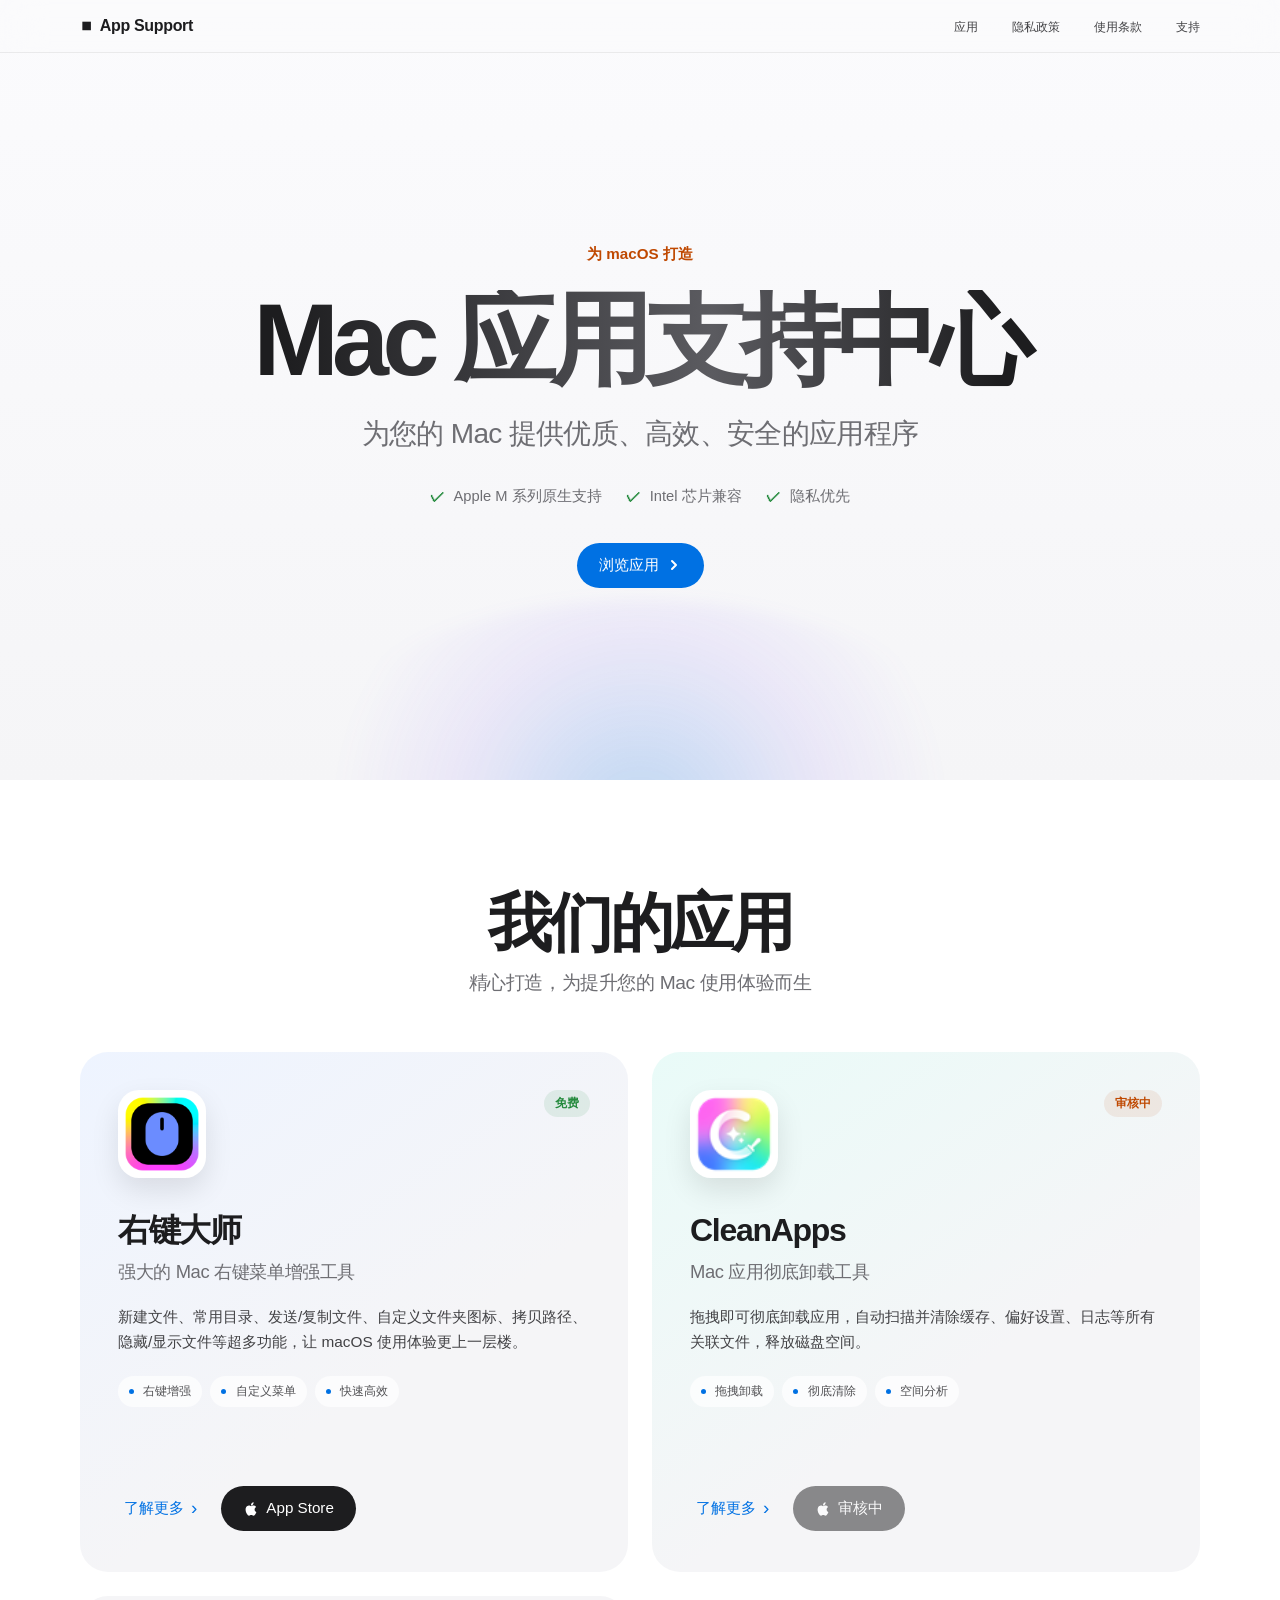
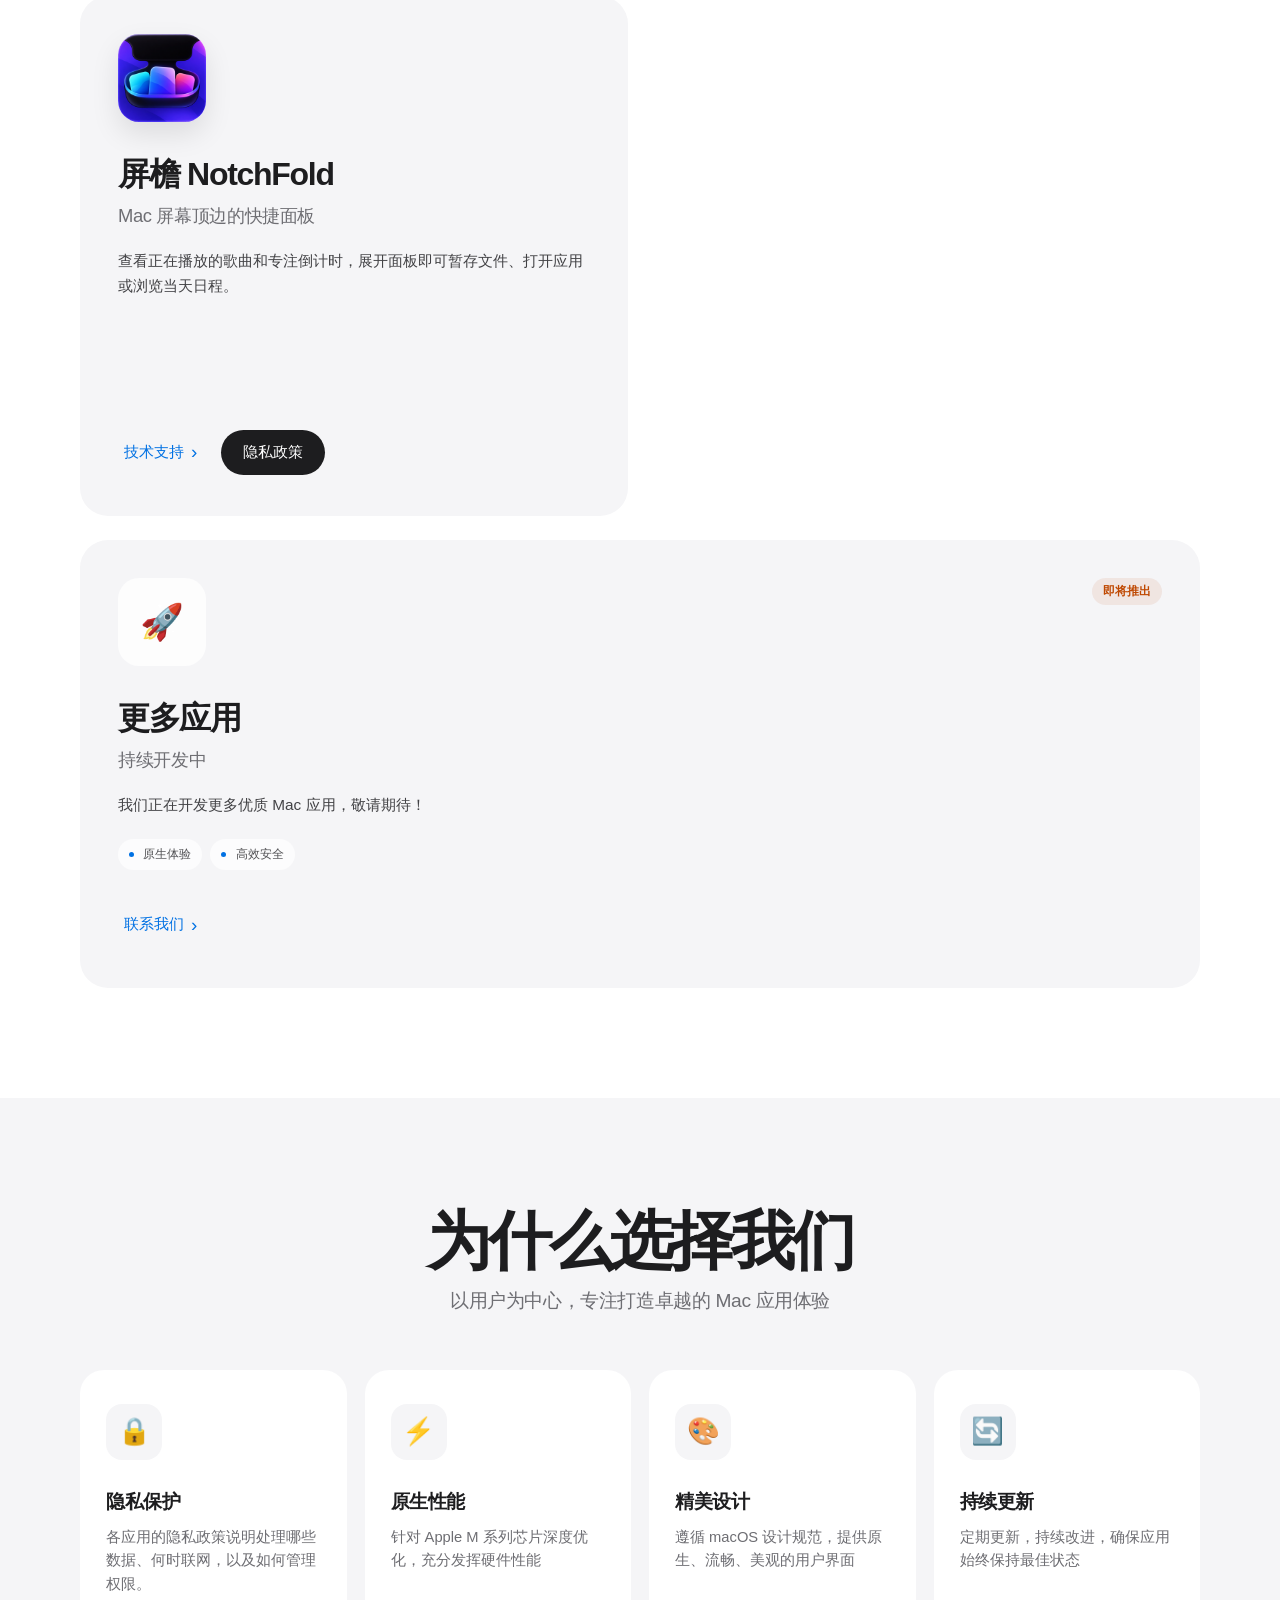
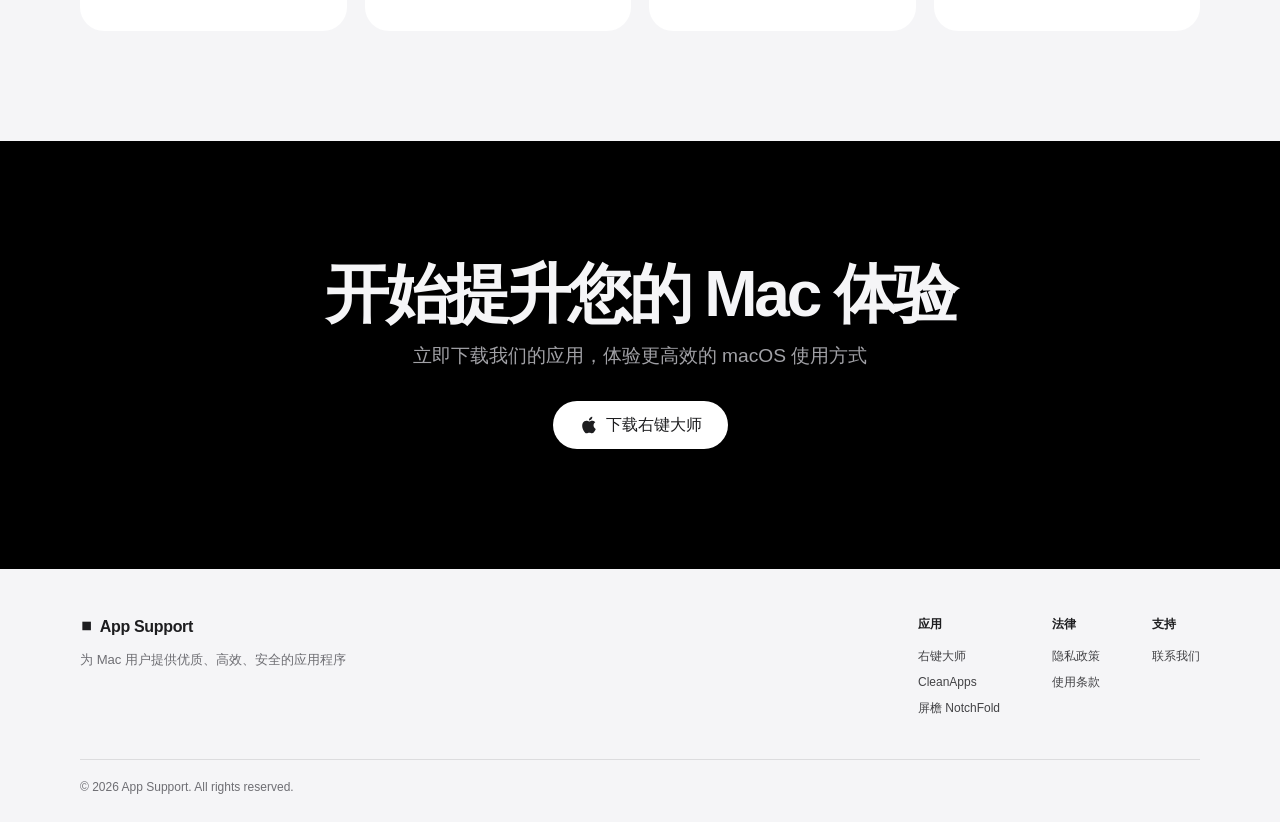
==== commit f64fbcfb: "Publish NotchFold support and privacy pages in Chinese and English" ====
--- a/index.html
+++ b/index.html
@@ -155,6 +155,25 @@
                         </div>
                     </div>
 
+                    <!-- 屏檐 NotchFold -->
+                    <div class="app-card">
+                        <div class="app-card-glow"></div>
+                        <div class="app-card-content">
+                            <div class="app-header">
+                                <div class="app-icon-wrapper">
+                                    <img src="images/notchfold-icon.png" alt="" class="app-icon-img">
+                                </div>
+                            </div>
+                            <h3 class="app-name">屏檐 NotchFold</h3>
+                            <p class="app-tagline">Mac 屏幕顶边的快捷面板</p>
+                            <p class="app-desc">查看正在播放的歌曲和专注倒计时，展开面板即可暂存文件、打开应用或浏览当天日程。</p>
+                            <div class="app-actions">
+                                <a href="apps/notchfold.html" class="btn btn-secondary">技术支持</a>
+                                <a href="apps/notchfold-privacy.html" class="btn btn-dark">隐私政策</a>
+                            </div>
+                        </div>
+                    </div>
+
                     <!-- 更多应用占位 -->
                     <div class="app-card app-card-placeholder">
                         <div class="app-card-content">
@@ -201,7 +220,7 @@
                             <span class="feature-icon">🔒</span>
                         </div>
                         <h3>隐私保护</h3>
-                        <p>我们承诺不收集任何用户数据，您的隐私安全是我们的首要考量</p>
+                        <p>各应用的隐私政策说明处理哪些数据、何时联网，以及如何管理权限。</p>
                     </div>
                     <div class="feature-card">
                         <div class="feature-icon-bg">
@@ -260,6 +279,7 @@
                         <h4>应用</h4>
                         <a href="apps/rightclick-master.html">右键大师</a>
                         <a href="apps/cleanapps.html">CleanApps</a>
+                        <a href="apps/notchfold.html">屏檐 NotchFold</a>
                     </div>
                     <div class="footer-links-group">
                         <h4>法律</h4>
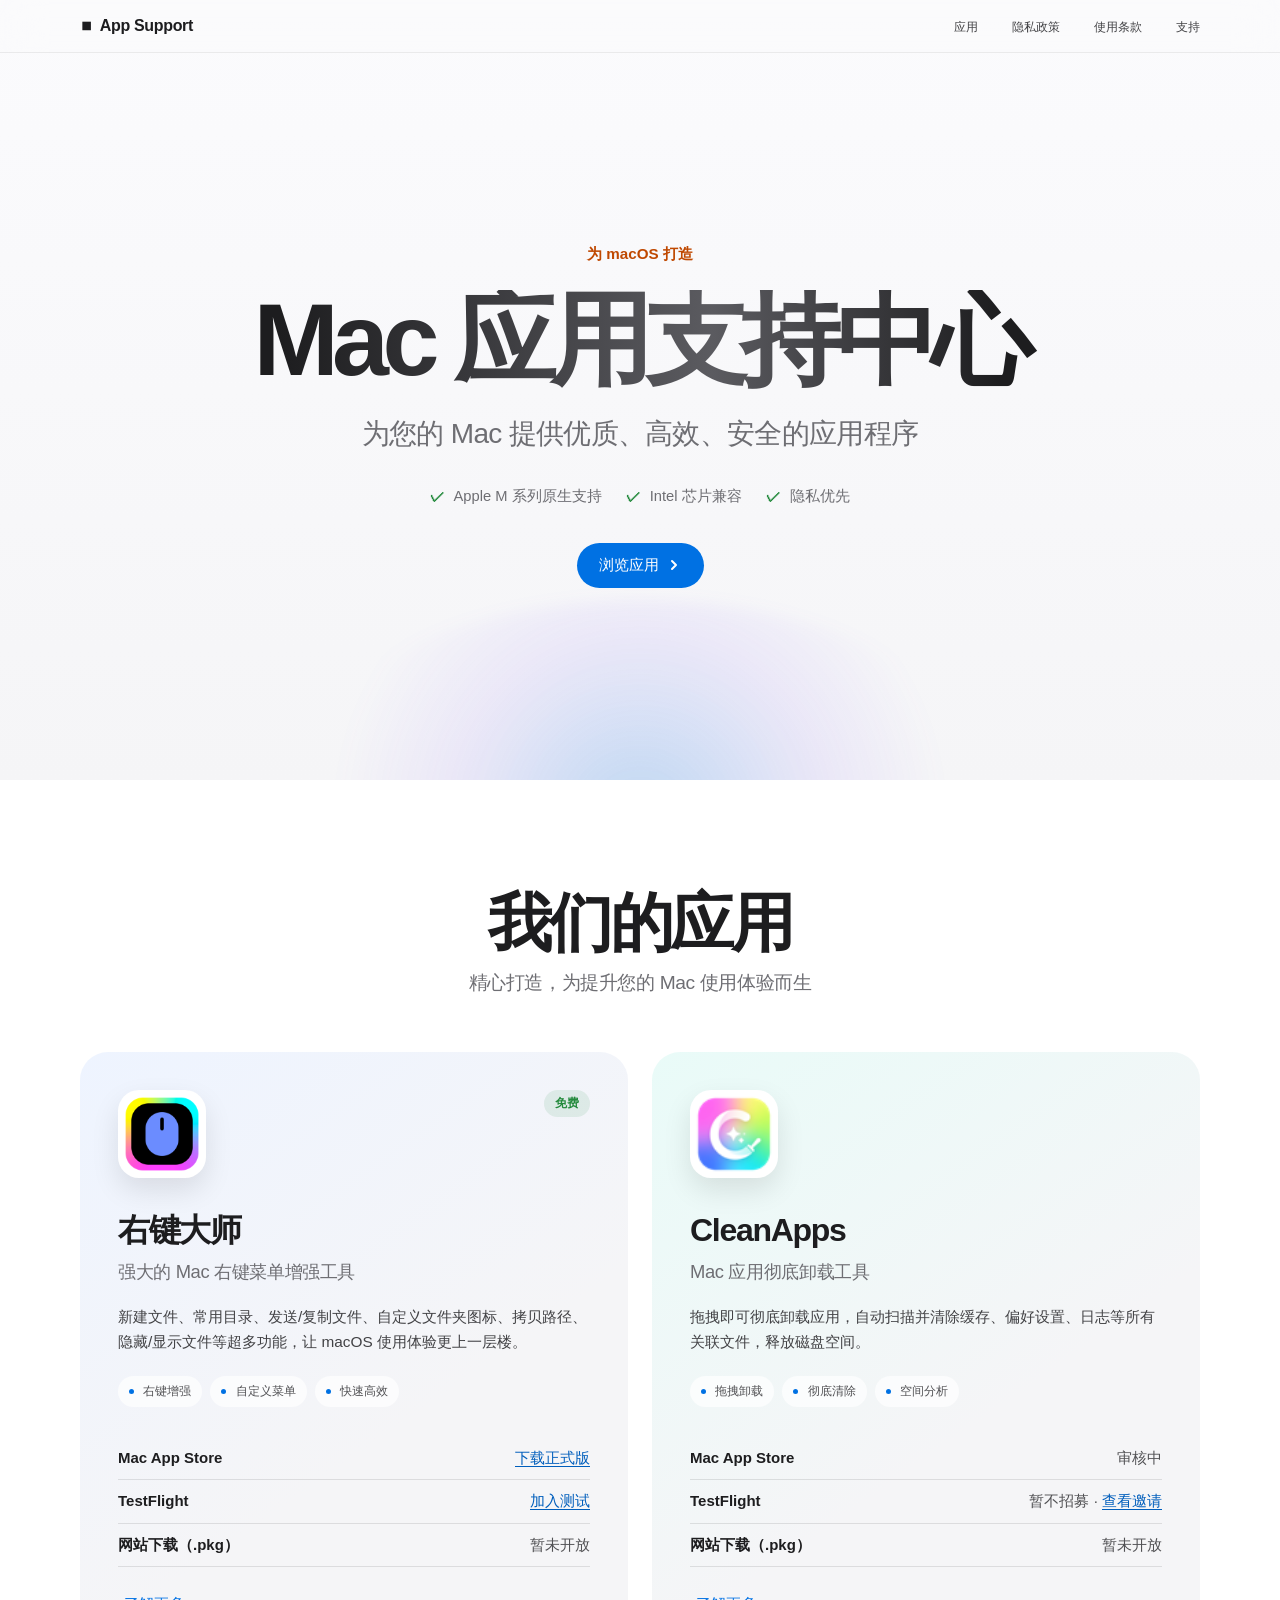
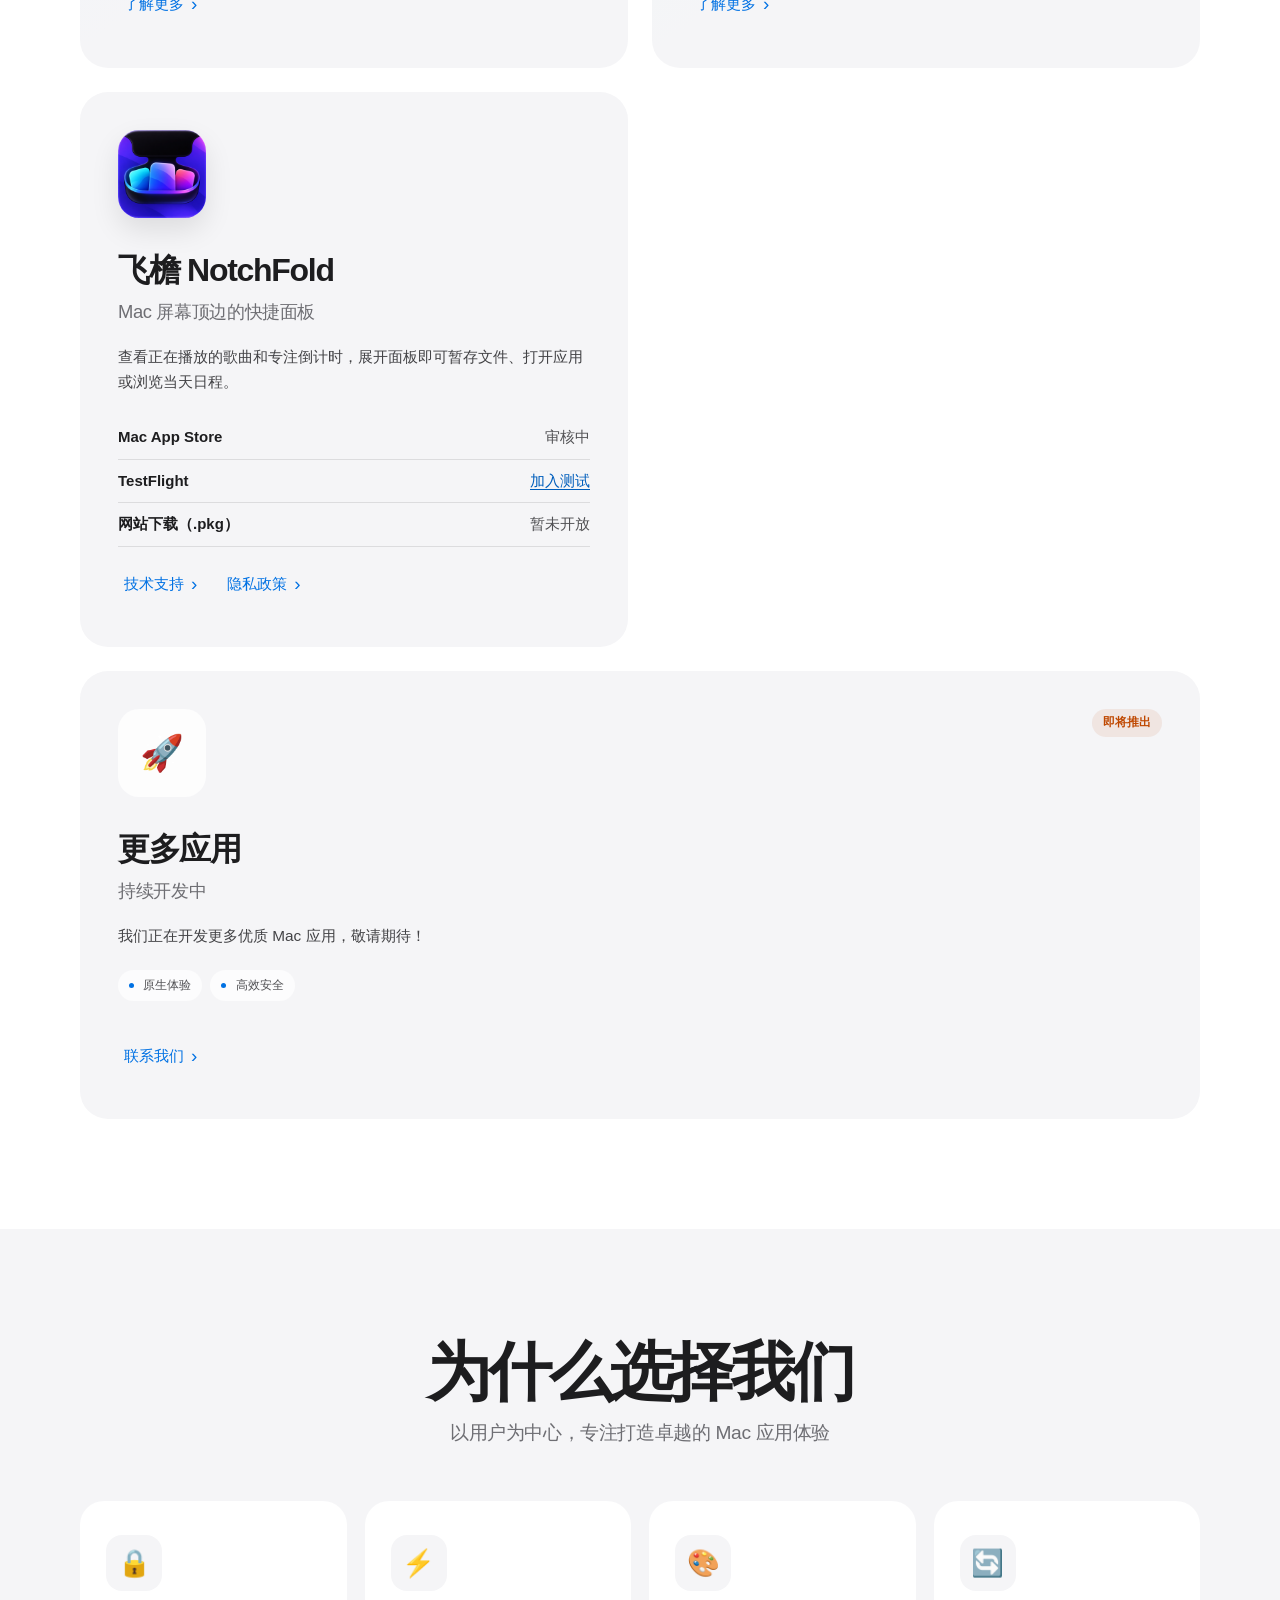
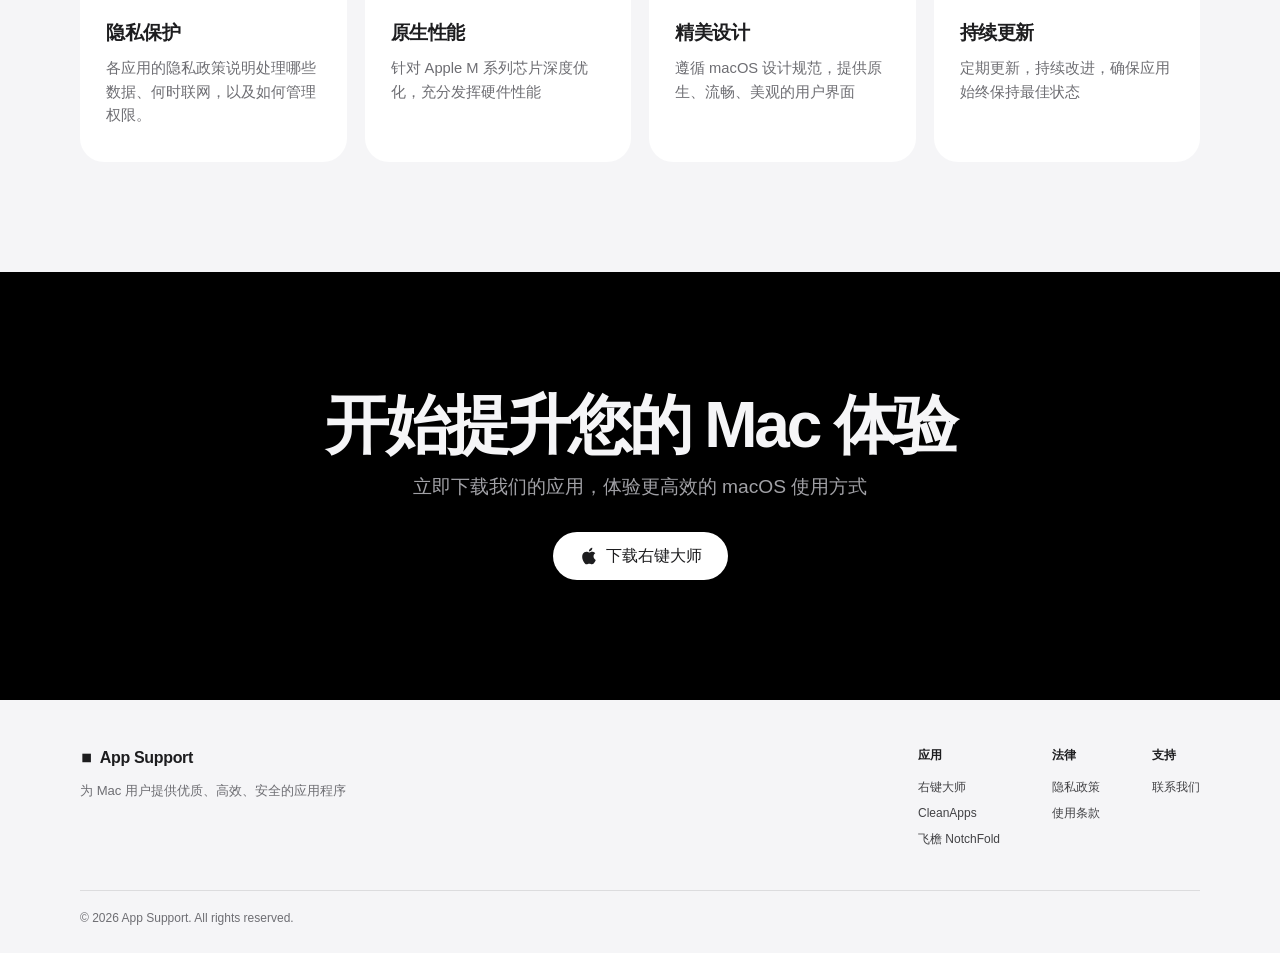
==== commit 784fbd3d: "更新三款 Mac 应用的下载渠道和 TestFlight 邀请" ====
--- a/index.html
+++ b/index.html
@@ -100,16 +100,22 @@
                                     快速高效
                                 </span>
                             </div>
+                            <dl class="download-channels">
+                                <div>
+                                    <dt>Mac App Store</dt>
+                                    <dd><a href="https://apps.apple.com/cn/app/%E5%8F%B3%E9%94%AE%E5%A4%A7%E5%B8%88/id6742123561?mt=12">下载正式版</a></dd>
+                                </div>
+                                <div>
+                                    <dt>TestFlight</dt>
+                                    <dd><a href="https://testflight.apple.com/join/vqYT5rH8">加入测试</a></dd>
+                                </div>
+                                <div>
+                                    <dt>网站下载（.pkg）</dt>
+                                    <dd>暂未开放</dd>
+                                </div>
+                            </dl>
                             <div class="app-actions">
-                                <a href="apps/rightclick-master.html" class="btn btn-secondary">
-                                    了解更多
-                                </a>
-                                <a href="https://apps.apple.com/cn/app/%E5%8F%B3%E9%94%AE%E5%A4%A7%E5%B8%88/id6742123561?mt=12" class="btn btn-dark" target="_blank">
-                                    <svg width="16" height="16" viewBox="0 0 24 24" fill="currentColor">
-                                        <path d="M18.71 19.5c-.83 1.24-1.71 2.45-3.05 2.47-1.34.03-1.77-.79-3.29-.79-1.53 0-2 .77-3.27.82-1.31.05-2.3-1.32-3.14-2.53C4.25 17 2.94 12.45 4.7 9.39c.87-1.52 2.43-2.48 4.12-2.51 1.28-.02 2.5.87 3.29.87.78 0 2.26-1.07 3.81-.91.65.03 2.47.26 3.64 1.98-.09.06-2.17 1.28-2.15 3.81.03 3.02 2.65 4.03 2.68 4.04-.03.07-.42 1.44-1.38 2.83M13 3.5c.73-.83 1.94-1.46 2.94-1.5.13 1.17-.34 2.35-1.04 3.19-.69.85-1.83 1.51-2.95 1.42-.15-1.15.41-2.35 1.05-3.11z"/>
-                                    </svg>
-                                    App Store
-                                </a>
+                                <a href="apps/rightclick-master.html" class="btn btn-secondary">了解更多</a>
                             </div>
                         </div>
                     </div>
@@ -122,7 +128,6 @@
                                 <div class="app-icon-wrapper">
                                     <img src="images/cleanapps-icon.png" alt="CleanApps" class="app-icon-img">
                                 </div>
-                                <div class="app-badge new">审核中</div>
                             </div>
                             <h3 class="app-name">CleanApps</h3>
                             <p class="app-tagline">Mac 应用彻底卸载工具</p>
@@ -141,21 +146,27 @@
                                     空间分析
                                 </span>
                             </div>
+                            <dl class="download-channels">
+                                <div>
+                                    <dt>Mac App Store</dt>
+                                    <dd>审核中</dd>
+                                </div>
+                                <div>
+                                    <dt>TestFlight</dt>
+                                    <dd>暂不招募 · <a href="https://testflight.apple.com/join/TPYxN2VU">查看邀请</a></dd>
+                                </div>
+                                <div>
+                                    <dt>网站下载（.pkg）</dt>
+                                    <dd>暂未开放</dd>
+                                </div>
+                            </dl>
                             <div class="app-actions">
-                                <a href="apps/cleanapps.html" class="btn btn-secondary">
-                                    了解更多
-                                </a>
-                                <span class="btn btn-dark" style="opacity: 0.5; cursor: not-allowed;">
-                                    <svg width="16" height="16" viewBox="0 0 24 24" fill="currentColor">
-                                        <path d="M18.71 19.5c-.83 1.24-1.71 2.45-3.05 2.47-1.34.03-1.77-.79-3.29-.79-1.53 0-2 .77-3.27.82-1.31.05-2.3-1.32-3.14-2.53C4.25 17 2.94 12.45 4.7 9.39c.87-1.52 2.43-2.48 4.12-2.51 1.28-.02 2.5.87 3.29.87.78 0 2.26-1.07 3.81-.91.65.03 2.47.26 3.64 1.98-.09.06-2.17 1.28-2.15 3.81.03 3.02 2.65 4.03 2.68 4.04-.03.07-.42 1.44-1.38 2.83M13 3.5c.73-.83 1.94-1.46 2.94-1.5.13 1.17-.34 2.35-1.04 3.19-.69.85-1.83 1.51-2.95 1.42-.15-1.15.41-2.35 1.05-3.11z"/>
-                                    </svg>
-                                    审核中
-                                </span>
-                            </div>
-                        </div>
-                    </div>
-
-                    <!-- 屏檐 NotchFold -->
+                                <a href="apps/cleanapps.html" class="btn btn-secondary">了解更多</a>
+                            </div>
+                        </div>
+                    </div>
+
+                    <!-- 飞檐 NotchFold -->
                     <div class="app-card">
                         <div class="app-card-glow"></div>
                         <div class="app-card-content">
@@ -164,12 +175,26 @@
                                     <img src="images/notchfold-icon.png" alt="" class="app-icon-img">
                                 </div>
                             </div>
-                            <h3 class="app-name">屏檐 NotchFold</h3>
+                            <h3 class="app-name">飞檐 NotchFold</h3>
                             <p class="app-tagline">Mac 屏幕顶边的快捷面板</p>
                             <p class="app-desc">查看正在播放的歌曲和专注倒计时，展开面板即可暂存文件、打开应用或浏览当天日程。</p>
+                            <dl class="download-channels">
+                                <div>
+                                    <dt>Mac App Store</dt>
+                                    <dd>审核中</dd>
+                                </div>
+                                <div>
+                                    <dt>TestFlight</dt>
+                                    <dd><a href="https://testflight.apple.com/join/aY6WRwjh">加入测试</a></dd>
+                                </div>
+                                <div>
+                                    <dt>网站下载（.pkg）</dt>
+                                    <dd>暂未开放</dd>
+                                </div>
+                            </dl>
                             <div class="app-actions">
                                 <a href="apps/notchfold.html" class="btn btn-secondary">技术支持</a>
-                                <a href="apps/notchfold-privacy.html" class="btn btn-dark">隐私政策</a>
+                                <a href="apps/notchfold-privacy.html" class="btn btn-secondary">隐私政策</a>
                             </div>
                         </div>
                     </div>
@@ -279,7 +304,7 @@
                         <h4>应用</h4>
                         <a href="apps/rightclick-master.html">右键大师</a>
                         <a href="apps/cleanapps.html">CleanApps</a>
-                        <a href="apps/notchfold.html">屏檐 NotchFold</a>
+                        <a href="apps/notchfold.html">飞檐 NotchFold</a>
                     </div>
                     <div class="footer-links-group">
                         <h4>法律</h4>
--- a/style.css
+++ b/style.css
@@ -14,3 +14,29 @@
 @media(max-width:900px){.features-grid,.feature-grid{grid-template-columns:repeat(2,1fr)}.support-grid{grid-template-columns:1fr}}
 @media(max-width:700px){.container{width:min(100% - 32px,1120px)}nav.container{width:calc(100% - 24px)}.nav-links{display:none;position:absolute;inset:52px 0 auto;padding:22px 28px 28px;flex-direction:column;align-items:flex-start;gap:18px;background:rgba(250,250,252,.98);border-bottom:1px solid var(--line);box-shadow:0 18px 30px rgba(0,0,0,.06)}.nav-links.active{display:flex}.nav-links a{font-size:1rem}.mobile-menu-btn{display:block}.hero{min-height:690px;padding-top:120px}.hero h1{font-size:clamp(3rem,15vw,5rem)}.hero-features{flex-direction:column;gap:8px}.apps-grid,.features-grid,.feature-grid{grid-template-columns:1fr}.app-card-placeholder{grid-column:auto}.app-card{min-height:470px}.app-card-content{padding:28px}.footer-content{grid-template-columns:1fr;gap:32px}.footer-links{gap:34px}.highlight-box ul{grid-template-columns:1fr}.info-item{flex-direction:column;gap:3px}.app-hero h1{font-size:clamp(3.5rem,18vw,6rem)}}
 @media(prefers-reduced-motion:reduce){html{scroll-behavior:auto}*,*::before,*::after{animation-duration:.01ms!important;animation-iteration-count:1!important;transition-duration:.01ms!important}}
+
+.download-channels {
+    width: 100%;
+    text-align: left;
+    font-size: 0.9375rem;
+}
+.download-channels > div {
+    display: flex;
+    flex-wrap: wrap;
+    align-items: baseline;
+    justify-content: space-between;
+    gap: 0.125rem 0.75rem;
+    padding-block: 0.625rem;
+    border-bottom: 1px solid var(--line);
+}
+.download-channels dt { font-weight: 600; }
+.download-channels dd { margin-left: auto; color: #515154; }
+.download-channels a {
+    color: #005ebc;
+    text-decoration: underline;
+    text-underline-offset: 0.18em;
+}
+.app-card .download-channels { margin-top: auto; }
+.download-channels + .app-actions { flex-wrap: wrap; margin-top: 0.75rem; }
+.app-hero .download-channels { max-width: 26rem; margin-inline: auto; }
+.legal-content .download-channels { max-width: 32rem; margin-bottom: 1rem; }
